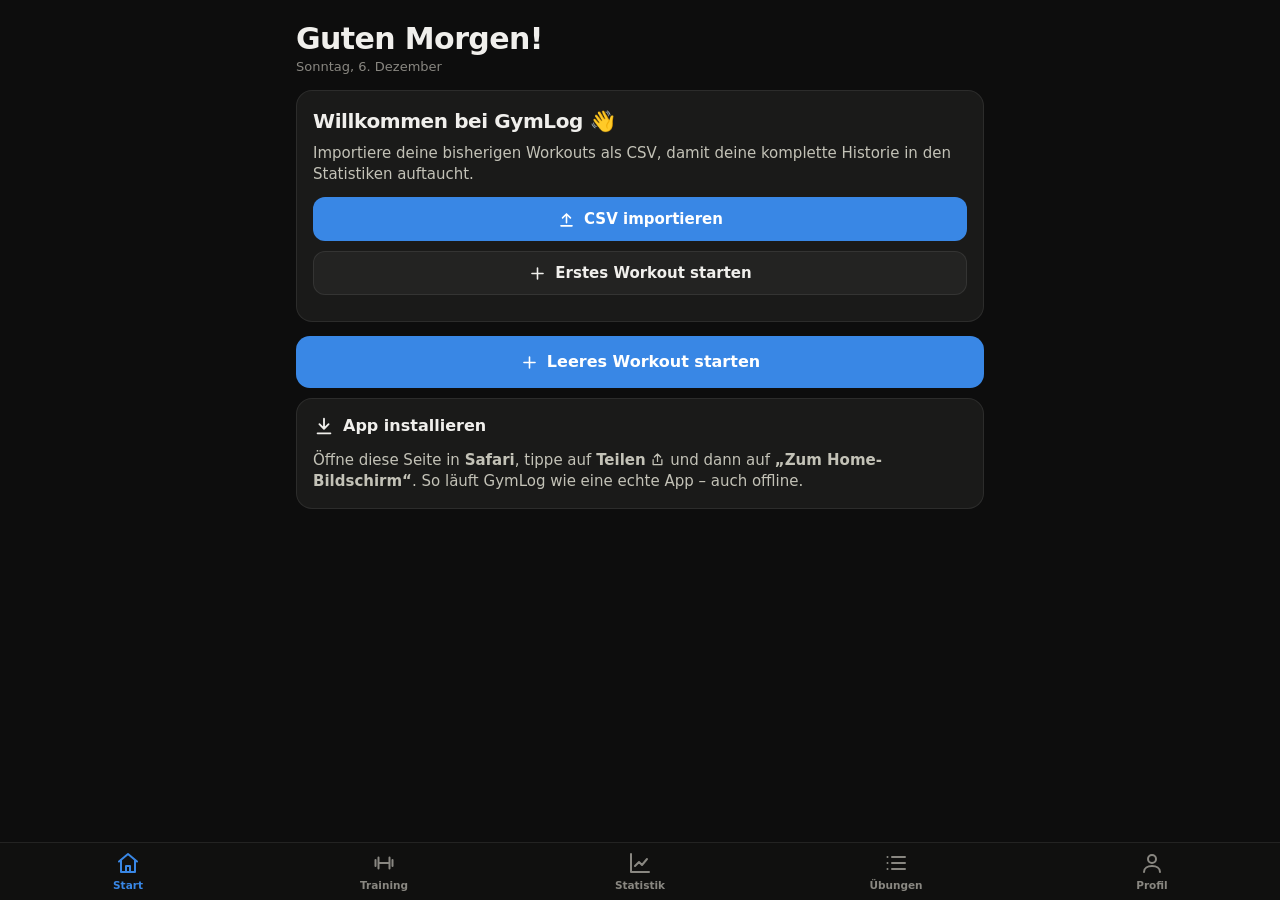
==== index.html @ 5e714deb "GymLog PWA" ====
<!doctype html>
<html lang="de">
<head>
  <meta charset="utf-8">
  <meta name="viewport" content="width=device-width, initial-scale=1, viewport-fit=cover">
  <meta name="theme-color" content="#0d0d0d">
  <meta name="color-scheme" content="dark">
  <meta name="apple-mobile-web-app-capable" content="yes">
  <meta name="mobile-web-app-capable" content="yes">
  <meta name="apple-mobile-web-app-status-bar-style" content="black-translucent">
  <meta name="apple-mobile-web-app-title" content="GymLog">
  <meta name="format-detection" content="telephone=no">
  <title>GymLog</title>
  <link rel="manifest" href="manifest.webmanifest">
  <link rel="apple-touch-icon" href="icons/apple-touch-icon.png">
  <link rel="icon" type="image/png" href="icons/icon-192.png">
  <link rel="stylesheet" href="css/app.css">
</head>
<body>
  <main id="view"><div class="boot">GymLog</div></main>
  <div id="minibar" hidden></div>
  <nav id="tabbar" aria-label="Navigation"></nav>
  <div id="editor" class="overlay editor" hidden></div>
  <div id="layer"></div>
  <script type="module" src="js/app.js"></script>
</body>
</html>
---- css/app.css ----
/* GymLog – dunkles, modernes Design für iPhone */
:root {
  color-scheme: dark;
  --bg: #0d0d0d;
  --surface: #1a1a19;
  --surface-2: #232322;
  --surface-3: #2c2c2a;
  --line: rgba(255, 255, 255, 0.08);
  --line-2: rgba(255, 255, 255, 0.14);
  --text: #f0efec;
  --text-2: #c3c2b7;
  --muted: #898781;
  --accent: #3987e5;
  --accent-press: #2a78d6;
  --accent-soft: rgba(57, 135, 229, 0.16);
  --good: #0ca30c;
  --good-soft: rgba(12, 163, 12, 0.18);
  --danger: #e66767;
  --gold: #fab219;
  --gold-soft: rgba(250, 178, 25, 0.14);
  --warm: #c98500;
  --drop: #9085e9;
  --fail: #e66767;
  --r: 16px;
  --r-sm: 10px;
  --tabbar-h: 58px;
  --st: env(safe-area-inset-top, 0px);
  --sb: env(safe-area-inset-bottom, 0px);
  --font: -apple-system, BlinkMacSystemFont, "SF Pro Text", system-ui, "Segoe UI", sans-serif;
}

* { box-sizing: border-box; -webkit-tap-highlight-color: transparent; }
html { background: var(--bg); }
body {
  margin: 0; background: var(--bg); color: var(--text); font: 15px/1.4 var(--font);
  -webkit-font-smoothing: antialiased; -webkit-text-size-adjust: 100%;
  overscroll-behavior-y: none; min-height: 100vh;
}
body.editor-open { overflow: hidden; }
a { color: inherit; text-decoration: none; }
button { font: inherit; color: inherit; background: none; border: 0; padding: 0; cursor: pointer; }
input, select, textarea { font: inherit; color: var(--text); }
h1, h2, h3 { margin: 0; letter-spacing: -0.02em; }
small { font-size: 12px; }
.muted { color: var(--muted); }
.trunc { overflow: hidden; text-overflow: ellipsis; white-space: nowrap; min-width: 0; }
[hidden] { display: none !important; }

.ic { width: 22px; height: 22px; flex: none; }
.ic.xs { width: 15px; height: 15px; }
.ic.muted { color: var(--muted); }
.ic.gold { color: var(--gold); }
.ic.ml { margin-left: auto; color: var(--accent); }

/* ---------- Layout ---------- */
#view {
  max-width: 720px; margin: 0 auto;
  padding: calc(var(--st) + 8px) 16px calc(var(--tabbar-h) + var(--sb) + 28px);
}
body.has-minibar #view { padding-bottom: calc(var(--tabbar-h) + var(--sb) + 96px); }
.boot { height: 70vh; display: grid; place-items: center; color: var(--muted); font-weight: 700; font-size: 22px; }

.page-head { display: flex; align-items: center; gap: 8px; padding: 14px 0 14px; min-height: 64px; }
.page-head h1 { font-size: 30px; font-weight: 800; line-height: 1.1; }
.page-head.with-back h1 { font-size: 22px; }
.ph-text { flex: 1; min-width: 0; }
.ph-text h1 { overflow-wrap: anywhere; }
.ph-sub { color: var(--muted); font-size: 13px; margin-top: 3px; }
.ph-actions { display: flex; gap: 4px; }
.with-back > .icon-btn:first-child { margin-left: -8px; }

.section-title { font-size: 20px; font-weight: 750; margin: 26px 0 10px; }
.section-row { display: flex; align-items: center; justify-content: space-between; }
.section-row .section-title { margin-bottom: 10px; }
.list-label {
  color: var(--muted); font-size: 12px; font-weight: 650; text-transform: uppercase;
  letter-spacing: 0.06em; margin: 22px 4px 8px;
}
.footnote { color: var(--muted); font-size: 12.5px; margin: 6px 4px 12px; }
.footnote.center { text-align: center; }

.card {
  display: block; background: var(--surface); border-radius: var(--r); padding: 16px;
  margin-bottom: 12px; border: 1px solid var(--line);
}
.card-title { display: flex; align-items: center; gap: 8px; font-weight: 700; font-size: 16px; margin-bottom: 12px; }
.card-title small { color: var(--muted); font-weight: 500; margin-left: auto; }
.grid2 { display: grid; grid-template-columns: 1fr 1fr; gap: 10px; margin-bottom: 12px; }
.grid2 > .card { margin-bottom: 0; }
.grid2.wide { grid-template-columns: 1fr; }
@media (min-width: 640px) { .grid2.wide { grid-template-columns: 1fr 1fr; } }

/* ---------- Buttons ---------- */
.btn {
  display: inline-flex; align-items: center; justify-content: center; gap: 8px;
  height: 44px; padding: 0 18px; border-radius: 12px; font-weight: 650; font-size: 15px;
  background: var(--surface-2); color: var(--text); transition: transform .08s, background .15s;
  user-select: none; -webkit-user-select: none;
}
.btn:active { transform: scale(0.97); }
.btn.primary { background: var(--accent); color: #fff; }
.btn.primary:active { background: var(--accent-press); }
.btn.ghost { background: var(--surface-2); border: 1px solid var(--line); }
.btn.danger-ghost { background: transparent; color: var(--danger); }
.btn.block { display: flex; width: 100%; margin-bottom: 10px; }
.btn.lg { height: 52px; font-size: 16px; border-radius: 14px; }
.btn.sm { height: 34px; padding: 0 14px; font-size: 14px; border-radius: 10px; }
.btn .ic { width: 19px; height: 19px; }
.btn-row { display: flex; gap: 10px; margin: 16px 0; }
.btn-row .btn { flex: 1; }
.icon-btn {
  width: 40px; height: 40px; border-radius: 12px; display: grid; place-items: center; color: var(--text-2);
}
.icon-btn:active { background: var(--surface-2); }
.link-btn { color: var(--accent); font-weight: 600; display: inline-flex; align-items: center; gap: 4px; padding: 8px 4px; }

/* ---------- Chips & Tabs ---------- */
.chips { display: flex; gap: 6px; flex-wrap: wrap; }
.chips.scroll { flex-wrap: nowrap; overflow-x: auto; scrollbar-width: none; margin: 0 -16px; padding: 0 16px 2px; }
.card .chips.scroll { margin: 0 -16px 10px; }
.chips.scroll::-webkit-scrollbar { display: none; }
.chip {
  flex: none; height: 32px; padding: 0 14px; border-radius: 99px; background: var(--surface-2);
  color: var(--text-2); font-size: 13.5px; font-weight: 600; border: 1px solid var(--line); white-space: nowrap;
}
.chip.on { background: var(--text); color: #111; border-color: transparent; }
.filter-row { margin: 4px 0 14px; }
.tabs { display: flex; gap: 4px; background: var(--surface); padding: 4px; border-radius: 12px; margin-bottom: 12px; border: 1px solid var(--line); }
.tabs.scroll { overflow-x: auto; scrollbar-width: none; }
.tabs.scroll::-webkit-scrollbar { display: none; }
.tab { flex: 1; text-align: center; padding: 8px 10px; border-radius: 9px; font-size: 13.5px; font-weight: 650; color: var(--muted); white-space: nowrap; }
.tab.on { background: var(--surface-3); color: var(--text); }

/* ---------- Tab-Leiste ---------- */
#tabbar {
  position: fixed; left: 0; right: 0; bottom: 0; z-index: 30;
  display: flex; justify-content: space-around; align-items: flex-start;
  height: calc(var(--tabbar-h) + var(--sb)); padding-bottom: var(--sb);
  background: rgba(18, 18, 17, 0.86); backdrop-filter: saturate(160%) blur(20px); -webkit-backdrop-filter: saturate(160%) blur(20px);
  border-top: 1px solid var(--line);
}
#tabbar a {
  flex: 1; display: flex; flex-direction: column; align-items: center; gap: 3px; padding-top: 8px;
  color: var(--muted); font-size: 10.5px; font-weight: 600;
}
#tabbar a .ic { width: 24px; height: 24px; }
#tabbar a.on { color: var(--accent); }

#minibar {
  position: fixed; left: 10px; right: 10px; z-index: 31;
  bottom: calc(var(--tabbar-h) + var(--sb) + 8px); max-width: 700px; margin: 0 auto;
}
.mini-inner {
  width: 100%; display: flex; align-items: center; gap: 12px; padding: 12px 16px; border-radius: 16px;
  background: var(--accent); color: #fff; box-shadow: 0 8px 30px rgba(0, 0, 0, .5); text-align: left;
}
.mini-t { flex: 1; display: flex; flex-direction: column; }
.mini-t small { opacity: .85; }
.pulse { width: 10px; height: 10px; border-radius: 50%; background: #fff; animation: pulse 1.6s infinite; }
@keyframes pulse { 0% { box-shadow: 0 0 0 0 rgba(255,255,255,.7); } 70% { box-shadow: 0 0 0 10px rgba(255,255,255,0); } 100% { box-shadow: 0 0 0 0 rgba(255,255,255,0); } }

/* ---------- Start ---------- */
.week-card { padding: 18px; background: linear-gradient(160deg, #1f2a3a 0%, var(--surface) 60%); }
.week-top { display: flex; justify-content: space-between; align-items: flex-start; }
.week-top small { color: var(--text-2); font-weight: 600; }
.week-count b { font-size: 38px; font-weight: 800; letter-spacing: -0.03em; }
.week-count span { color: var(--text-2); margin-left: 6px; }
.streak { display: flex; align-items: center; gap: 8px; background: rgba(250, 178, 25, .12); color: var(--gold); padding: 8px 12px; border-radius: 12px; }
.streak b { display: block; font-size: 18px; line-height: 1; }
.streak small { color: var(--text-2); font-size: 11px; }
.week-dots { display: flex; justify-content: space-between; margin: 16px 0 12px; }
.wd { display: flex; flex-direction: column; align-items: center; gap: 5px; font-size: 11.5px; color: var(--muted); font-weight: 600; }
.wd i { width: 34px; height: 34px; border-radius: 50%; display: grid; place-items: center; background: var(--surface-3); }
.wd.on i { background: var(--accent); color: #fff; }
.wd.on i .ic { width: 17px; height: 17px; }
.wd.today span { color: var(--text); }
.wd.today i { box-shadow: 0 0 0 2px var(--bg), 0 0 0 3.5px var(--text-2); }
.week-bar { height: 6px; border-radius: 3px; background: var(--surface-3); overflow: hidden; }
.week-bar i { display: block; height: 100%; background: var(--accent); border-radius: 3px; }
.week-meta { display: flex; gap: 18px; margin-top: 12px; color: var(--text-2); font-size: 13px; }
.week-meta span { display: inline-flex; align-items: center; gap: 5px; }
.quick { margin: 14px 0 6px; }
.quick-row { display: flex; gap: 8px; overflow-x: auto; scrollbar-width: none; margin: 0 -16px; padding: 0 16px; }
.quick-row::-webkit-scrollbar { display: none; }
.quick-chip {
  flex: none; display: inline-flex; align-items: center; gap: 6px; height: 38px; padding: 0 14px;
  border-radius: 12px; background: var(--surface); border: 1px solid var(--line); font-weight: 600; font-size: 14px;
}
.quick-chip .ic { color: var(--accent); }
.hint p, .onboarding p { color: var(--text-2); margin: 0 0 12px; }
.hint p { margin: 0; }
.hint .ic.xs { vertical-align: -2px; }
.onboarding h3 { font-size: 20px; margin-bottom: 8px; }

/* Workout-Karte */
.workout-card { padding: 16px; transition: transform .1s; }
.workout-card:active { transform: scale(0.985); }
.wc-head { display: flex; justify-content: space-between; align-items: flex-start; gap: 10px; }
.wc-title { font-weight: 750; font-size: 17px; }
.wc-date { color: var(--muted); font-size: 13px; margin-top: 2px; }
.wc-stats { display: flex; gap: 22px; margin: 12px 0; }
.wc-stats small { display: block; color: var(--muted); }
.wc-stats b { font-size: 15px; }
.wc-list { border-top: 1px solid var(--line); padding-top: 10px; }
.wc-ex { display: flex; justify-content: space-between; gap: 10px; font-size: 14px; padding: 3px 0; }
.wc-ex span:first-child { overflow: hidden; text-overflow: ellipsis; white-space: nowrap; }
.wc-ex .muted { flex: none; font-size: 13px; }
.wc-more { color: var(--muted); font-size: 13px; padding-top: 4px; }
.pr-pill {
  display: inline-flex; align-items: center; gap: 4px; padding: 4px 9px; border-radius: 99px;
  background: var(--gold-soft); color: var(--gold); font-size: 12px; font-weight: 700; white-space: nowrap;
}

/* Routinen */
.routine-card .rc-head { display: flex; justify-content: space-between; align-items: flex-start; }
.rc-title { font-weight: 750; font-size: 17px; }
.rc-sub { color: var(--muted); font-size: 13px; margin-top: 2px; }
.rc-list { color: var(--text-2); font-size: 13.5px; margin: 10px 0 14px; display: -webkit-box; -webkit-line-clamp: 2; -webkit-box-orient: vertical; overflow: hidden; }
.routine-card .btn { margin-bottom: 0; }

/* ---------- KPIs ---------- */
.kpis { display: grid; grid-template-columns: repeat(2, 1fr); gap: 10px; margin-bottom: 12px; }
@media (min-width: 560px) { .kpis { grid-template-columns: repeat(3, 1fr); } }
.kpis.four { grid-template-columns: repeat(2, 1fr); }
@media (min-width: 560px) { .kpis.four { grid-template-columns: repeat(4, 1fr); } }
.kpis.three { grid-template-columns: repeat(3, 1fr); }
.kpi { background: var(--surface); border: 1px solid var(--line); border-radius: 14px; padding: 12px 14px; position: relative; min-width: 0; }
.kpi small { display: block; color: var(--muted); font-weight: 600; }
.kpi b { display: block; font-size: 21px; font-weight: 750; letter-spacing: -0.02em; margin-top: 2px; white-space: nowrap; overflow: hidden; text-overflow: ellipsis; }
.kpi.mini b { font-size: 18px; }
.kpi-ic { position: absolute; right: 12px; top: 12px; color: var(--muted); opacity: .6; }
.kpi-ic .ic { width: 17px; height: 17px; }
.delta { display: inline-block; font-size: 12px; font-weight: 650; margin-top: 3px; color: var(--muted); }
.delta.up, .up { color: var(--good); }
.delta.down, .down { color: var(--text-2); }
.mc-delta.down, .strength-table .down, .trend-line.down { color: var(--danger); }

/* ---------- Charts ---------- */
.chart { position: relative; width: 100%; user-select: none; -webkit-user-select: none; }
.chart svg { display: block; touch-action: pan-y; overflow: visible; }
.chart .ax { fill: var(--muted); font-size: 11px; font-variant-numeric: tabular-nums; }
.chart .ax-ref { fill: var(--text-2); font-weight: 600; }
.chart-empty { color: var(--muted); text-align: center; padding: 34px 0; font-size: 14px; }
.chart-tip {
  position: absolute; z-index: 5; pointer-events: auto; min-width: 120px; max-width: 240px;
  background: #2c2c2a; border: 1px solid var(--line-2); border-radius: 10px; padding: 8px 10px;
  box-shadow: 0 6px 24px rgba(0, 0, 0, .45); font-size: 13px;
}
.tt-h { color: var(--text-2); font-size: 12px; margin-bottom: 2px; }
.tt-r { display: flex; align-items: center; gap: 6px; }
.tt-r i { width: 8px; height: 8px; border-radius: 2px; display: inline-block; }
.tt-r.muted { color: var(--muted); font-size: 12px; }
.tt-open { color: var(--accent); font-size: 12px; margin-top: 3px; }
.tt-link { display: block; padding: 4px 0; color: var(--text); border-top: 1px solid var(--line); }
.tt-link:first-of-type { border-top: 0; }
.heat-wrap .chart-tip { position: relative; margin-top: 8px; left: 0 !important; top: 0 !important; max-width: none; }
.heat-scroll { overflow-x: auto; scrollbar-width: none; padding-bottom: 4px; }
.heat-scroll::-webkit-scrollbar { display: none; }
.heat-scroll rect { cursor: pointer; }
.heat-legend { display: flex; align-items: center; gap: 4px; justify-content: flex-end; color: var(--muted); font-size: 11.5px; margin-top: 8px; }
.heat-legend i { width: 12px; height: 12px; border-radius: 3px; }
.heat-legend span:first-child { margin-right: 4px; }
.heat-legend span:last-child { margin-left: 4px; }

.mini-card { padding: 12px; overflow: hidden; }
.mc-name { font-weight: 650; font-size: 13.5px; }
.mc-val { font-size: 22px; font-weight: 800; letter-spacing: -0.02em; margin-top: 2px; }
.mc-val small { font-size: 13px; color: var(--muted); font-weight: 600; }
.mc-delta { font-size: 12px; font-weight: 650; color: var(--muted); margin-bottom: 6px; }
.trend-line { margin-top: 10px; font-size: 13px; color: var(--text-2); display: flex; align-items: center; gap: 6px; flex-wrap: wrap; }
.trend-line.up b { color: var(--good); }

.hbars { display: flex; flex-direction: column; gap: 10px; }
.hbar[data-nav] { cursor: pointer; }
.hbar-top { display: flex; justify-content: space-between; gap: 10px; font-size: 13.5px; margin-bottom: 4px; }
.hbar-l { overflow: hidden; text-overflow: ellipsis; white-space: nowrap; }
.hbar-v { font-weight: 650; font-variant-numeric: tabular-nums; white-space: nowrap; }
.hbar-v small { color: var(--muted); font-weight: 500; }
.hbar-track { height: 8px; background: var(--surface-3); border-radius: 4px; overflow: hidden; }
.hbar-fill { height: 100%; border-radius: 0 4px 4px 0; }

/* Tabellen */
.table { display: flex; flex-direction: column; font-size: 13.5px; }
.tr { display: grid; grid-template-columns: 1.6fr 1fr 1fr 1fr; gap: 8px; padding: 9px 0; border-top: 1px solid var(--line); align-items: center; font-variant-numeric: tabular-nums; }
.tr.five { grid-template-columns: 0.8fr 1fr 1.2fr 1fr 1fr; }
.strength-table .tr { grid-template-columns: 2.2fr 0.9fr 1.1fr 0.9fr; }
.tr .wrap { overflow-wrap: anywhere; line-height: 1.3; }
.tr > span:not(:first-child) { text-align: right; }
.tr.th { border-top: 0; color: var(--muted); font-size: 11.5px; font-weight: 650; text-transform: uppercase; letter-spacing: .04em; padding-top: 0; }
.tr.dim { color: var(--muted); }
.tr small { display: block; color: var(--muted); font-size: 11.5px; }
a.tr:active { background: var(--surface-2); }

/* Rekorde */
.pr-row { display: flex; justify-content: space-between; align-items: center; gap: 10px; padding: 10px 0; border-top: 1px solid var(--line); }
.card-title + .pr-row { border-top: 0; padding-top: 0; }
.pr-row small { display: block; color: var(--muted); }
.pr-val { font-weight: 750; text-align: right; white-space: nowrap; }
.pr-val small { font-weight: 500; }
.pr-card { display: flex; align-items: center; gap: 12px; background: linear-gradient(120deg, rgba(250, 178, 25, .14), var(--surface) 70%); }
.pr-card .ic { width: 30px; height: 30px; }
.pr-card small { display: block; color: var(--text-2); }

/* Workout-Detail */
.detail-date { color: var(--text-2); font-size: 13.5px; margin: -6px 0 14px; }
.dex-head { display: flex; align-items: center; gap: 12px; margin-bottom: 10px; }
.dnote { color: var(--text-2); font-size: 13.5px; background: var(--surface-2); border-radius: 10px; padding: 8px 10px; margin: 0 0 10px; white-space: pre-wrap; }
.dprs { display: flex; flex-wrap: wrap; gap: 6px; margin-bottom: 10px; }
.dsets { display: flex; flex-direction: column; }
.dset { display: flex; align-items: center; gap: 12px; padding: 6px 0; font-size: 14.5px; font-variant-numeric: tabular-nums; }
.dset-v { flex: 1; }
.dset-e { color: var(--muted); font-size: 12.5px; }
.hist { display: block; background: var(--surface); border: 1px solid var(--line); border-radius: var(--r); padding: 12px 14px; margin-bottom: 10px; }
.hist-head { display: flex; justify-content: space-between; font-size: 14px; margin-bottom: 4px; }
.hist-head .muted { font-size: 13px; }

/* Übungsliste */
.search {
  display: flex; align-items: center; gap: 8px; background: var(--surface-2); border-radius: 12px; padding: 0 12px;
  height: 42px; margin-bottom: 10px; color: var(--muted); border: 1px solid var(--line);
}
.search input { flex: 1; background: none; border: 0; outline: none; height: 100%; font-size: 16px; }
.search .ic { width: 18px; height: 18px; }
.ex-list { margin-top: 4px; }
.ex-row { display: flex; align-items: center; gap: 12px; padding: 10px 2px; border-bottom: 1px solid var(--line); }
.ex-row:active { background: var(--surface); }
.ex-avatar {
  width: 40px; height: 40px; border-radius: 12px; flex: none; display: grid; place-items: center;
  background: var(--accent-soft); color: var(--accent); font-weight: 800; font-size: 16px;
}
.ex-titles { flex: 1; min-width: 0; }
.ex-name { font-weight: 650; font-size: 15px; text-align: left; overflow-wrap: anywhere; }
.ex-sub { color: var(--muted); font-size: 12.5px; margin-top: 1px; display: flex; align-items: center; gap: 4px; flex-wrap: wrap; }
.er-right { text-align: right; }
.er-right b { display: block; font-size: 16px; }
.er-right small { color: var(--muted); font-size: 11px; }

/* Profil */
.profile-card { text-align: center; padding: 20px 16px 10px; }
.avatar-lg { width: 64px; height: 64px; border-radius: 50%; margin: 0 auto 14px; display: grid; place-items: center; background: var(--accent-soft); color: var(--accent); }
.avatar-lg .ic { width: 30px; height: 30px; }
.pc-stats { display: grid; grid-template-columns: repeat(3, 1fr); }
.pc-stats b { display: block; font-size: 18px; }
.pc-stats small { color: var(--muted); }
.set-group { background: var(--surface); border-radius: var(--r); border: 1px solid var(--line); overflow: hidden; }
.set-item { display: flex; align-items: center; gap: 12px; width: 100%; padding: 12px 14px; min-height: 50px; border-top: 1px solid var(--line); text-align: left; }
.set-item:first-child { border-top: 0; }
.set-item:active { background: var(--surface-2); }
.si-ic { width: 30px; height: 30px; border-radius: 8px; display: grid; place-items: center; background: var(--surface-3); color: var(--text-2); flex: none; }
.si-ic .ic { width: 17px; height: 17px; }
.si-l { flex: 1; }
.si-v { color: var(--muted); font-size: 14px; }
.set-item.danger { color: var(--danger); }
.set-item.danger .si-ic { color: var(--danger); background: rgba(230, 103, 103, .12); }
.warn-card { display: flex; align-items: center; gap: 12px; border-color: rgba(250, 178, 25, .35); }
.warn-card > .ic { color: var(--gold); }
.warn-card div { flex: 1; }
.warn-card small { display: block; color: var(--text-2); }
.about p { margin: 0 0 6px; color: var(--text-2); }
.switch {
  appearance: none; -webkit-appearance: none; width: 50px; height: 30px; border-radius: 15px; background: var(--surface-3);
  position: relative; transition: background .2s; flex: none; margin: 0;
}
.switch::after { content: ""; position: absolute; top: 2px; left: 2px; width: 26px; height: 26px; border-radius: 50%; background: #fff; transition: transform .2s; box-shadow: 0 2px 4px rgba(0,0,0,.3); }
.switch:checked { background: var(--good); }
.switch:checked::after { transform: translateX(20px); }

/* Leere Zustände */
.empty { text-align: center; padding: 40px 20px; color: var(--text-2); }
.empty-ic { width: 64px; height: 64px; border-radius: 20px; margin: 0 auto 14px; display: grid; place-items: center; background: var(--surface-2); color: var(--muted); }
.empty-ic .ic { width: 30px; height: 30px; }
.empty h3 { color: var(--text); margin-bottom: 6px; }
.empty p { margin: 0 0 16px; }
.empty .btn { margin: 4px; }
.empty-small { text-align: center; color: var(--muted); padding: 30px 0; }
.empty-small .btn { margin-top: 12px; }

/* ---------- Overlays ---------- */
.overlay {
  position: fixed; inset: 0; z-index: 50; background: var(--bg);
  display: flex; flex-direction: column; transform: translateY(100%); transition: transform .25s cubic-bezier(.2, .8, .2, 1);
}
.overlay.open { transform: none; }
.panel { z-index: 60; }
.panel-head, .ed-head {
  display: flex; align-items: center; gap: 8px; padding: calc(var(--st) + 8px) 12px 8px;
  background: var(--bg);
}
.panel-title { flex: 1; text-align: center; font-weight: 700; font-size: 17px; }
.panel-search { padding: 4px 16px 8px; }
.panel-body { flex: 1; overflow-y: auto; -webkit-overflow-scrolling: touch; padding: 0 16px calc(var(--sb) + 90px); }
.panel-foot { position: absolute; left: 0; right: 0; bottom: 0; padding: 12px 16px calc(var(--sb) + 12px); background: linear-gradient(transparent, var(--bg) 30%); }
.pick-row { display: flex; align-items: center; gap: 12px; width: 100%; padding: 10px 4px; border-bottom: 1px solid var(--line); text-align: left; }
.pick-row.sel { background: var(--accent-soft); border-radius: 12px; }
.pick-avatar { width: 40px; height: 40px; border-radius: 12px; background: var(--surface-2); display: grid; place-items: center; font-weight: 800; color: var(--text-2); flex: none; }
.pick-row.sel .pick-avatar { background: var(--accent); color: #fff; }
.pick-main { flex: 1; min-width: 0; }
.pick-name { font-weight: 600; }
.pick-sub { color: var(--muted); font-size: 12.5px; }
.pick-num { width: 26px; height: 26px; border-radius: 50%; background: var(--accent); color: #fff; display: grid; place-items: center; font-size: 13px; font-weight: 700; }
.pick-num .ic { width: 16px; height: 16px; }

/* ---------- Workout-Editor ---------- */
.editor { z-index: 50; }
.ed-head { padding-bottom: 0; }
.ed-title { flex: 1; display: flex; align-items: center; justify-content: center; gap: 6px; font-weight: 750; font-size: 17px; min-width: 0; }
.ed-title span { overflow: hidden; text-overflow: ellipsis; white-space: nowrap; }
.ed-title .ic { color: var(--muted); }
.ed-subline { text-align: center; color: var(--accent); font-weight: 650; font-size: 13.5px; font-variant-numeric: tabular-nums; padding-bottom: 8px; }
.ed-stats { display: grid; grid-template-columns: repeat(3, 1fr); padding: 8px 16px 10px; border-bottom: 1px solid var(--line); }
.ed-stats small { display: block; color: var(--muted); font-size: 12px; }
.ed-stats b { font-size: 16px; font-variant-numeric: tabular-nums; }
.ed-body { flex: 1; overflow-y: auto; -webkit-overflow-scrolling: touch; padding: 12px 12px 0; }
.ed-spacer { height: calc(var(--sb) + 120px); }
.ed-fields { display: grid; grid-template-columns: 1.4fr 1fr; gap: 10px; }
.ex-card { background: var(--surface); border: 1px solid var(--line); border-radius: var(--r); padding: 12px 10px 6px; margin-bottom: 12px; }
.ex-head { display: flex; align-items: center; gap: 10px; padding: 0 4px 8px; }
.ex-head .ex-name { color: var(--accent); }
.rest-chip { display: inline-flex; align-items: center; gap: 3px; color: var(--text-2); font-size: 12.5px; background: var(--surface-2); padding: 2px 7px; border-radius: 6px; }
.ex-notes {
  width: 100%; resize: none; background: var(--surface-2); border: 0; border-radius: 10px; padding: 8px 10px;
  margin: 0 0 8px; font-size: 16px; outline: none; min-height: 38px;
}
.set-row {
  display: grid; align-items: center; gap: 6px; padding: 4px 2px; border-radius: 10px;
  grid-template-columns: 38px 1fr 64px 64px 42px;
  transition: background .2s;
}
.set-row.c1 { grid-template-columns: 38px 1fr 80px 42px; }
.set-row.nochk { grid-template-columns: 38px 1fr 64px 64px; }
.set-row.c1.nochk { grid-template-columns: 38px 1fr 80px; }
.set-row.head { color: var(--muted); font-size: 11px; font-weight: 700; letter-spacing: .05em; padding-bottom: 2px; }
.set-row.head span { text-align: center; }
.set-row.head span:nth-child(2) { text-align: left; padding-left: 4px; }
.set-row.head .ic { width: 14px; height: 14px; vertical-align: middle; }
.set-row.done { background: var(--good-soft); }
.set-badge {
  width: 32px; height: 32px; border-radius: 9px; display: grid; place-items: center; font-weight: 750; font-size: 14px;
  background: var(--surface-2); justify-self: center;
}
.set-badge.sm { width: 26px; height: 26px; font-size: 12.5px; border-radius: 7px; flex: none; }
.set-badge.t-warmup { color: var(--warm); }
.set-badge.t-dropset { color: var(--drop); }
.set-badge.t-failure { color: var(--fail); }
.set-prev { text-align: left; color: var(--muted); font-size: 13px; padding-left: 4px; overflow: hidden; text-overflow: ellipsis; white-space: nowrap; font-variant-numeric: tabular-nums; }
.set-in {
  width: 100%; height: 36px; border-radius: 9px; border: 0; background: var(--surface-2); text-align: center;
  font-size: 16px; font-weight: 650; outline: none; font-variant-numeric: tabular-nums; padding: 0 4px;
}
.set-in:focus { box-shadow: 0 0 0 2px var(--accent); }
.set-in::placeholder { color: #5d5c58; font-weight: 500; }
.set-row.done .set-in { background: transparent; }
.set-chk {
  width: 36px; height: 36px; border-radius: 10px; background: var(--surface-3); display: grid; place-items: center; justify-self: center; color: var(--muted);
}
.set-chk .ic { width: 19px; height: 19px; }
.set-row.done .set-chk { background: var(--good); color: #fff; }
.add-set { width: 100%; height: 38px; margin: 6px 0 4px; border-radius: 10px; background: var(--surface-2); color: var(--text-2); font-weight: 600; font-size: 14px; display: flex; align-items: center; justify-content: center; gap: 6px; }
.shake { animation: shake .35s; }
@keyframes shake { 25% { transform: translateX(-5px); } 75% { transform: translateX(5px); } }

.rest-bar {
  position: absolute; left: 10px; right: 10px; bottom: calc(var(--sb) + 10px); background: #262625; border: 1px solid var(--line-2);
  border-radius: 16px; overflow: hidden; box-shadow: 0 10px 30px rgba(0,0,0,.6);
}
.rest-prog { height: 4px; background: var(--surface-3); }
.rest-prog i { display: block; height: 100%; background: var(--accent); transition: width .5s linear; }
.rest-row { display: flex; align-items: center; gap: 8px; padding: 10px; }
.rest-time { flex: 1; display: flex; align-items: center; justify-content: center; gap: 6px; font-size: 22px; font-variant-numeric: tabular-nums; }
.rest-time .ic { color: var(--accent); }

/* ---------- Sheets & Dialoge ---------- */
.sheet-backdrop {
  position: fixed; inset: 0; z-index: 80; background: rgba(0, 0, 0, .55); display: flex; align-items: flex-end; justify-content: center;
  animation: fade .18s;
}
.sheet-backdrop.closing { opacity: 0; transition: opacity .18s; }
.sheet {
  width: 100%; max-width: 560px; background: var(--surface); border-radius: 20px 20px 0 0; padding: 10px 12px calc(var(--sb) + 12px);
  animation: up .22s cubic-bezier(.2, .8, .2, 1); max-height: 85vh; overflow-y: auto;
}
.sheet-title { text-align: center; font-weight: 700; padding: 8px 10px 4px; }
.sheet-msg { text-align: center; color: var(--text-2); font-size: 14px; padding: 4px 12px 10px; }
.sheet-opts { background: var(--surface-2); border-radius: 14px; overflow: hidden; margin-top: 6px; }
.sheet-opt { display: flex; align-items: center; gap: 12px; width: 100%; padding: 14px 16px; font-size: 16px; border-top: 1px solid var(--line); text-align: left; }
.sheet-opt:first-child { border-top: 0; }
.sheet-opt:active { background: var(--surface-3); }
.sheet-opt .ic { color: var(--text-2); width: 20px; height: 20px; }
.sheet-opt.danger, .sheet-opt.danger .ic { color: var(--danger); }
.sheet-opt.active { font-weight: 700; }
.sheet-cancel { width: 100%; margin-top: 8px; padding: 14px; border-radius: 14px; background: var(--surface-2); font-weight: 700; font-size: 16px; }
.form-sheet { padding: 14px 16px calc(var(--sb) + 16px); }
.field { display: block; margin: 12px 0; }
.field span { display: block; color: var(--text-2); font-size: 13px; margin-bottom: 6px; }
.field input, .field select, .field textarea {
  width: 100%; height: 46px; border-radius: 12px; border: 1px solid var(--line); background: var(--surface-2);
  padding: 0 12px; font-size: 16px; outline: none; -webkit-appearance: none; appearance: none;
}
.field textarea { height: auto; padding: 10px 12px; }
.field input:focus, .field select:focus { border-color: var(--accent); }
.field.inline { margin: 0; }
.form-actions { display: flex; gap: 10px; margin-top: 16px; }
.form-actions .btn { flex: 1; }
@keyframes up { from { transform: translateY(100%); } }
@keyframes fade { from { opacity: 0; } }

.toast {
  position: fixed; left: 50%; top: calc(var(--st) + 12px); transform: translate(-50%, -20px); z-index: 90; opacity: 0;
  background: #2c2c2a; border: 1px solid var(--line-2); padding: 10px 16px; border-radius: 12px; font-size: 14px; font-weight: 600;
  transition: all .25s; box-shadow: 0 8px 24px rgba(0,0,0,.5); max-width: calc(100vw - 32px); text-align: center;
}
.toast.show { opacity: 1; transform: translate(-50%, 0); }

/* Zusammenfassung */
.summary-panel { z-index: 70; }
.summary { flex: 1; overflow-y: auto; padding: calc(var(--st) + 30px) 16px calc(var(--sb) + 20px); max-width: 560px; margin: 0 auto; width: 100%; }
.summary-hero { text-align: center; margin-bottom: 22px; }
.confetti { font-size: 56px; animation: pop .5s cubic-bezier(.2, 1.6, .4, 1); }
.summary-hero h2 { font-size: 28px; font-weight: 800; margin-top: 8px; }
.summary-hero p { color: var(--text-2); margin: 6px 0 0; }
.summary-actions { margin-top: 20px; }
@keyframes pop { from { transform: scale(.3); opacity: 0; } }

@media (min-width: 720px) {
  .overlay.editor, .overlay.panel { left: 50%; width: 720px; margin-left: -360px; border-left: 1px solid var(--line); border-right: 1px solid var(--line); }
}
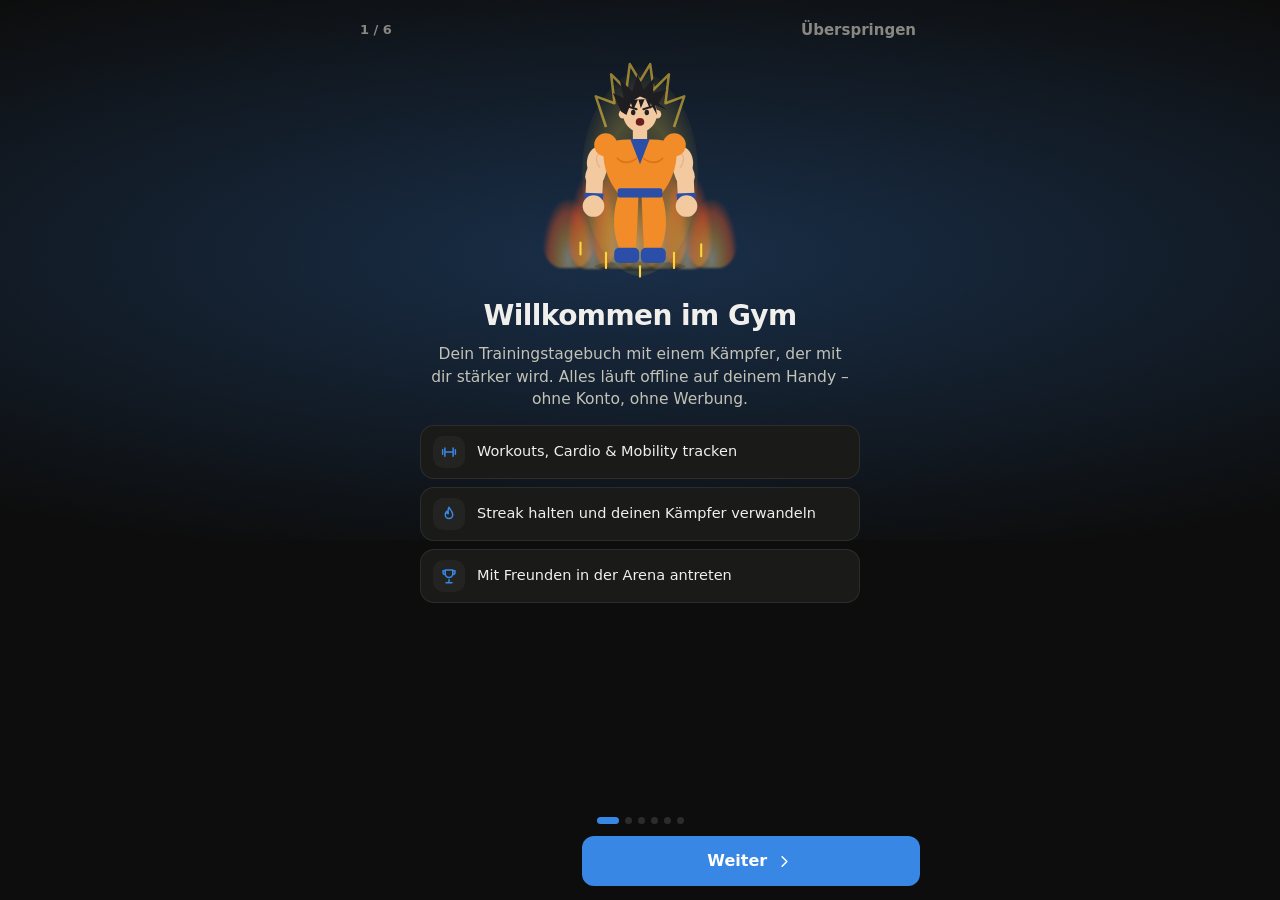
==== commit 1ec6b3ab: "Gym v3.4 (Server): Konten mit Benutzername + Passwort, CORS für die App von GitHub Pages, Pi-Setup (" ====
--- a/index.html
+++ b/index.html
@@ -4,20 +4,31 @@
   <meta charset="utf-8">
   <meta name="viewport" content="width=device-width, initial-scale=1, viewport-fit=cover">
   <meta name="theme-color" content="#0d0d0d">
-  <meta name="color-scheme" content="dark">
+  <meta name="color-scheme" content="dark light">
   <meta name="apple-mobile-web-app-capable" content="yes">
   <meta name="mobile-web-app-capable" content="yes">
   <meta name="apple-mobile-web-app-status-bar-style" content="black-translucent">
-  <meta name="apple-mobile-web-app-title" content="GymLog">
+  <meta name="apple-mobile-web-app-title" content="Gym">
   <meta name="format-detection" content="telephone=no">
-  <title>GymLog</title>
+  <title>Gym</title>
+  <script>
+    (function () {
+      var p = localStorage.getItem('gymlog-theme') || 'dark';
+      var t = p === 'system' ? (matchMedia('(prefers-color-scheme: light)').matches ? 'light' : 'dark') : p;
+      document.documentElement.dataset.theme = t;
+      if (t === 'light') {
+        document.querySelector('meta[name="theme-color"]').setAttribute('content', '#f2f2ef');
+        document.querySelector('meta[name="apple-mobile-web-app-status-bar-style"]').setAttribute('content', 'default');
+      }
+    })();
+  </script>
   <link rel="manifest" href="manifest.webmanifest">
   <link rel="apple-touch-icon" href="icons/apple-touch-icon.png">
   <link rel="icon" type="image/png" href="icons/icon-192.png">
   <link rel="stylesheet" href="css/app.css">
 </head>
 <body>
-  <main id="view"><div class="boot">GymLog</div></main>
+  <main id="view"><div class="boot">Gym</div></main>
   <div id="minibar" hidden></div>
   <nav id="tabbar" aria-label="Navigation"></nav>
   <div id="editor" class="overlay editor" hidden></div>
--- a/css/app.css
+++ b/css/app.css
@@ -1,5 +1,5 @@
 /* GymLog – dunkles, modernes Design für iPhone */
-:root {
+:root, :root[data-theme="dark"] {
   color-scheme: dark;
   --bg: #0d0d0d;
   --surface: #1a1a19;
@@ -10,23 +10,80 @@
   --text: #f0efec;
   --text-2: #c3c2b7;
   --muted: #898781;
+  --placeholder: #5d5c58;
   --accent: #3987e5;
   --accent-press: #2a78d6;
   --accent-soft: rgba(57, 135, 229, 0.16);
   --good: #0ca30c;
+  --good-text: #0ca30c;
   --good-soft: rgba(12, 163, 12, 0.18);
   --danger: #e66767;
   --gold: #fab219;
   --gold-soft: rgba(250, 178, 25, 0.14);
+  --warn: #fab219;
   --warm: #c98500;
   --drop: #9085e9;
   --fail: #e66767;
+  --chip-on-bg: #f0efec;
+  --chip-on-text: #111;
+  --tabbar-bg: rgba(18, 18, 17, 0.86);
+  --tip-bg: #2c2c2a;
+  --week-grad: #1f2a3a;
+  --shadow: 0 8px 30px rgba(0, 0, 0, .5);
+  /* Charts */
+  --grid: #2c2c2a;
+  --axis: #383835;
+  --ref: #c3c2b7;
+  --band: rgba(12, 163, 12, 0.12);
+  --s1: #3987e5; --s2: #d95926; --s3: #199e70; --s4: #c98500;
+  --s5: #d55181; --s6: #0ca30c; --s7: #9085e9; --s8: #e66767;
+  --heat0: #262625; --heat1: #184f95; --heat2: #256abf; --heat3: #3987e5; --heat4: #86b6ef;
+  --st-good: #0ca30c; --st-warn: #fab219; --st-serious: #ec835a; --st-crit: #d03b3b;
   --r: 16px;
   --r-sm: 10px;
   --tabbar-h: 58px;
   --st: env(safe-area-inset-top, 0px);
   --sb: env(safe-area-inset-bottom, 0px);
   --font: -apple-system, BlinkMacSystemFont, "SF Pro Text", system-ui, "Segoe UI", sans-serif;
+}
+:root[data-theme="light"] {
+  color-scheme: light;
+  --bg: #f2f2ef;
+  --surface: #fcfcfb;
+  --surface-2: #f0efec;
+  --surface-3: #e4e3dd;
+  --line: rgba(11, 11, 11, 0.08);
+  --line-2: rgba(11, 11, 11, 0.14);
+  --text: #0b0b0b;
+  --text-2: #52514e;
+  --muted: #74736e;
+  --placeholder: #a9a8a2;
+  --accent: #2a78d6;
+  --accent-press: #256abf;
+  --accent-soft: rgba(42, 120, 214, 0.12);
+  --good: #0ca30c;
+  --good-text: #006300;
+  --good-soft: rgba(12, 163, 12, 0.14);
+  --danger: #d03b3b;
+  --gold: #b07400;
+  --gold-soft: rgba(237, 161, 0, 0.16);
+  --warn: #b07400;
+  --warm: #b07400;
+  --drop: #6250d6;
+  --fail: #d03b3b;
+  --chip-on-bg: #0b0b0b;
+  --chip-on-text: #fcfcfb;
+  --tabbar-bg: rgba(252, 252, 251, 0.88);
+  --tip-bg: #ffffff;
+  --week-grad: #dce9fa;
+  --shadow: 0 8px 30px rgba(0, 0, 0, .14);
+  --grid: #e1e0d9;
+  --axis: #c3c2b7;
+  --ref: #52514e;
+  --band: rgba(12, 163, 12, 0.10);
+  --s1: #2a78d6; --s2: #eb6834; --s3: #1baf7a; --s4: #eda100;
+  --s5: #e87ba4; --s6: #008300; --s7: #6250d6; --s8: #e34948;
+  --heat0: #e9e8e3; --heat1: #b7d3f6; --heat2: #6da7ec; --heat3: #2a78d6; --heat4: #184f95;
 }
 
 * { box-sizing: border-box; -webkit-tap-highlight-color: transparent; }
@@ -123,7 +180,7 @@
   flex: none; height: 32px; padding: 0 14px; border-radius: 99px; background: var(--surface-2);
   color: var(--text-2); font-size: 13.5px; font-weight: 600; border: 1px solid var(--line); white-space: nowrap;
 }
-.chip.on { background: var(--text); color: #111; border-color: transparent; }
+.chip.on { background: var(--chip-on-bg); color: var(--chip-on-text); border-color: transparent; }
 .filter-row { margin: 4px 0 14px; }
 .tabs { display: flex; gap: 4px; background: var(--surface); padding: 4px; border-radius: 12px; margin-bottom: 12px; border: 1px solid var(--line); }
 .tabs.scroll { overflow-x: auto; scrollbar-width: none; }
@@ -136,7 +193,7 @@
   position: fixed; left: 0; right: 0; bottom: 0; z-index: 30;
   display: flex; justify-content: space-around; align-items: flex-start;
   height: calc(var(--tabbar-h) + var(--sb)); padding-bottom: var(--sb);
-  background: rgba(18, 18, 17, 0.86); backdrop-filter: saturate(160%) blur(20px); -webkit-backdrop-filter: saturate(160%) blur(20px);
+  background: var(--tabbar-bg); backdrop-filter: saturate(160%) blur(20px); -webkit-backdrop-filter: saturate(160%) blur(20px);
   border-top: 1px solid var(--line);
 }
 #tabbar a {
@@ -152,7 +209,7 @@
 }
 .mini-inner {
   width: 100%; display: flex; align-items: center; gap: 12px; padding: 12px 16px; border-radius: 16px;
-  background: var(--accent); color: #fff; box-shadow: 0 8px 30px rgba(0, 0, 0, .5); text-align: left;
+  background: var(--accent); color: #fff; box-shadow: var(--shadow); text-align: left;
 }
 .mini-t { flex: 1; display: flex; flex-direction: column; }
 .mini-t small { opacity: .85; }
@@ -160,7 +217,7 @@
 @keyframes pulse { 0% { box-shadow: 0 0 0 0 rgba(255,255,255,.7); } 70% { box-shadow: 0 0 0 10px rgba(255,255,255,0); } 100% { box-shadow: 0 0 0 0 rgba(255,255,255,0); } }
 
 /* ---------- Start ---------- */
-.week-card { padding: 18px; background: linear-gradient(160deg, #1f2a3a 0%, var(--surface) 60%); }
+.week-card { padding: 18px; background: linear-gradient(160deg, var(--week-grad) 0%, var(--surface) 60%); }
 .week-top { display: flex; justify-content: space-between; align-items: flex-start; }
 .week-top small { color: var(--text-2); font-weight: 600; }
 .week-count b { font-size: 38px; font-weight: 800; letter-spacing: -0.03em; }
@@ -231,7 +288,7 @@
 .kpi-ic { position: absolute; right: 12px; top: 12px; color: var(--muted); opacity: .6; }
 .kpi-ic .ic { width: 17px; height: 17px; }
 .delta { display: inline-block; font-size: 12px; font-weight: 650; margin-top: 3px; color: var(--muted); }
-.delta.up, .up { color: var(--good); }
+.delta.up, .up { color: var(--good-text); }
 .delta.down, .down { color: var(--text-2); }
 .mc-delta.down, .strength-table .down, .trend-line.down { color: var(--danger); }
 
@@ -243,8 +300,8 @@
 .chart-empty { color: var(--muted); text-align: center; padding: 34px 0; font-size: 14px; }
 .chart-tip {
   position: absolute; z-index: 5; pointer-events: auto; min-width: 120px; max-width: 240px;
-  background: #2c2c2a; border: 1px solid var(--line-2); border-radius: 10px; padding: 8px 10px;
-  box-shadow: 0 6px 24px rgba(0, 0, 0, .45); font-size: 13px;
+  background: var(--tip-bg); border: 1px solid var(--line-2); border-radius: 10px; padding: 8px 10px;
+  box-shadow: var(--shadow); font-size: 13px;
 }
 .tt-h { color: var(--text-2); font-size: 12px; margin-bottom: 2px; }
 .tt-r { display: flex; align-items: center; gap: 6px; }
@@ -268,7 +325,7 @@
 .mc-val small { font-size: 13px; color: var(--muted); font-weight: 600; }
 .mc-delta { font-size: 12px; font-weight: 650; color: var(--muted); margin-bottom: 6px; }
 .trend-line { margin-top: 10px; font-size: 13px; color: var(--text-2); display: flex; align-items: center; gap: 6px; flex-wrap: wrap; }
-.trend-line.up b { color: var(--good); }
+.trend-line.up b { color: var(--good-text); }
 
 .hbars { display: flex; flex-direction: column; gap: 10px; }
 .hbar[data-nav] { cursor: pointer; }
@@ -448,7 +505,7 @@
   font-size: 16px; font-weight: 650; outline: none; font-variant-numeric: tabular-nums; padding: 0 4px;
 }
 .set-in:focus { box-shadow: 0 0 0 2px var(--accent); }
-.set-in::placeholder { color: #5d5c58; font-weight: 500; }
+.set-in::placeholder { color: var(--placeholder); font-weight: 500; }
 .set-row.done .set-in { background: transparent; }
 .set-chk {
   width: 36px; height: 36px; border-radius: 10px; background: var(--surface-3); display: grid; place-items: center; justify-self: center; color: var(--muted);
@@ -460,8 +517,8 @@
 @keyframes shake { 25% { transform: translateX(-5px); } 75% { transform: translateX(5px); } }
 
 .rest-bar {
-  position: absolute; left: 10px; right: 10px; bottom: calc(var(--sb) + 10px); background: #262625; border: 1px solid var(--line-2);
-  border-radius: 16px; overflow: hidden; box-shadow: 0 10px 30px rgba(0,0,0,.6);
+  position: absolute; left: 10px; right: 10px; bottom: calc(var(--sb) + 10px); background: var(--surface); border: 1px solid var(--line-2);
+  border-radius: 16px; overflow: hidden; box-shadow: var(--shadow);
 }
 .rest-prog { height: 4px; background: var(--surface-3); }
 .rest-prog i { display: block; height: 100%; background: var(--accent); transition: width .5s linear; }
@@ -506,8 +563,8 @@
 
 .toast {
   position: fixed; left: 50%; top: calc(var(--st) + 12px); transform: translate(-50%, -20px); z-index: 90; opacity: 0;
-  background: #2c2c2a; border: 1px solid var(--line-2); padding: 10px 16px; border-radius: 12px; font-size: 14px; font-weight: 600;
-  transition: all .25s; box-shadow: 0 8px 24px rgba(0,0,0,.5); max-width: calc(100vw - 32px); text-align: center;
+  background: var(--tip-bg); border: 1px solid var(--line-2); padding: 10px 16px; border-radius: 12px; font-size: 14px; font-weight: 600;
+  transition: all .25s; box-shadow: var(--shadow); max-width: calc(100vw - 32px); text-align: center;
 }
 .toast.show { opacity: 1; transform: translate(-50%, 0); }
 
@@ -515,7 +572,6 @@
 .summary-panel { z-index: 70; }
 .summary { flex: 1; overflow-y: auto; padding: calc(var(--st) + 30px) 16px calc(var(--sb) + 20px); max-width: 560px; margin: 0 auto; width: 100%; }
 .summary-hero { text-align: center; margin-bottom: 22px; }
-.confetti { font-size: 56px; animation: pop .5s cubic-bezier(.2, 1.6, .4, 1); }
 .summary-hero h2 { font-size: 28px; font-weight: 800; margin-top: 8px; }
 .summary-hero p { color: var(--text-2); margin: 6px 0 0; }
 .summary-actions { margin-top: 20px; }
@@ -524,3 +580,926 @@
 @media (min-width: 720px) {
   .overlay.editor, .overlay.panel { left: 50%; width: 720px; margin-left: -360px; border-left: 1px solid var(--line); border-right: 1px solid var(--line); }
 }
+
+/* =====================================================================
+   v2: Charts-Klassen, Gamification, AI, Balance, Geführte Einheiten
+   ===================================================================== */
+.g-grid { stroke: var(--grid); stroke-width: 1; }
+.g-axis { stroke: var(--axis); stroke-width: 1; }
+.g-ref { stroke: var(--ref); stroke-width: 1; stroke-opacity: .6; }
+.g-cross { stroke: var(--muted); stroke-width: 1; }
+.g-ring { stroke: var(--surface); stroke-width: 2; }
+.g-sel { stroke: var(--text); stroke-width: 1.5; }
+.chart .ax-band { fill: var(--good-text); font-weight: 600; }
+.chart .ax-radar { fill: var(--text-2); font-size: 11.5px; font-weight: 600; }
+.legend { display: flex; flex-wrap: wrap; gap: 6px 14px; margin: 0 0 10px; font-size: 12.5px; color: var(--text-2); }
+.legend span { display: inline-flex; align-items: center; gap: 6px; }
+.legend i { width: 10px; height: 10px; border-radius: 3px; }
+
+.bar { height: 6px; border-radius: 3px; background: var(--surface-3); overflow: hidden; }
+.bar i { display: block; height: 100%; border-radius: 3px; background: var(--accent); transition: width .4s; }
+
+/* ---------- Kämpfer ---------- */
+.fighter { width: 100%; height: auto; display: block; overflow: visible; }
+.fighter .body { animation: breathe 3.2s ease-in-out infinite; transform-origin: 100px 240px; }
+.fighter.st0 .body { animation-duration: 4.5s; }
+.fighter .aura { animation: aura 1.1s ease-in-out infinite; transform-origin: 100px 150px; }
+.fighter .bolt { animation: bolt .9s steps(2) infinite; }
+.fighter .bolt.b2 { animation-delay: .3s; }
+.fighter .bolt.b3 { animation-delay: .55s; }
+.fighter.power .aura { animation-duration: .45s; }
+.fighter.power .particles path { animation: rise .7s linear infinite; }
+.fighter.power .particles path:nth-child(2n) { animation-delay: .35s; }
+@keyframes breathe { 50% { transform: scaleY(1.012) translateY(-1px); } }
+@keyframes aura { 50% { transform: scale(1.05, 1.03); opacity: .8; } }
+@keyframes bolt { 50% { opacity: 0; } }
+@keyframes rise { from { transform: translateY(0); opacity: 1; } to { transform: translateY(-40px); opacity: 0; } }
+
+.hero { display: grid; grid-template-columns: 112px 1fr; gap: 14px; align-items: center; position: relative; overflow: hidden; padding: 14px 16px; }
+.hero::before { content: ""; position: absolute; inset: 0; background: radial-gradient(circle at 18% 60%, var(--accent-soft), transparent 55%); pointer-events: none; }
+.hero.st5::before, .hero.st6::before, .hero.st7::before { background: radial-gradient(circle at 18% 60%, var(--gold-soft), transparent 60%); }
+.hero-fig { position: relative; }
+.hero-info { position: relative; min-width: 0; }
+.hero-info > small { color: var(--muted); font-weight: 600; }
+.hero-info h3 { font-size: 21px; margin: 1px 0 6px; }
+.hero-streak { display: flex; align-items: baseline; gap: 6px; color: var(--gold); }
+.hero-streak .ic { align-self: center; }
+.hero-streak b { font-size: 26px; font-weight: 800; }
+.hero-streak span { color: var(--text-2); font-size: 13px; }
+.hero-next { margin: 8px 0; }
+.hero-next small { display: block; color: var(--text-2); margin-top: 4px; }
+.hero-next .bar i { background: linear-gradient(90deg, var(--gold), #eb6834); }
+.hero-max { color: var(--gold); font-weight: 700; }
+.hero-power { display: flex; align-items: baseline; gap: 8px; flex-wrap: wrap; }
+.hero-power small { color: var(--muted); }
+.hero-power b { font-size: 17px; font-variant-numeric: tabular-nums; }
+.over9000 { font-size: 11px; font-weight: 900; color: #fff; background: linear-gradient(90deg, #eb6834, #e34948); padding: 2px 6px; border-radius: 6px; animation: shake9000 2.5s infinite; }
+@keyframes shake9000 { 0%, 90%, 100% { transform: none; } 92% { transform: rotate(-4deg) scale(1.1); } 96% { transform: rotate(4deg) scale(1.1); } }
+.hero-level { position: absolute; top: 12px; right: 14px; display: flex; flex-direction: column; align-items: flex-end; gap: 4px; width: 64px; }
+.hero-level span { font-size: 12px; font-weight: 800; color: var(--accent); }
+.hero-level .bar { width: 100%; height: 4px; }
+
+.week-meta.col { flex-direction: column; gap: 4px; margin-top: 4px; align-items: flex-end; }
+.streak-alert { margin-top: 12px; padding: 10px 12px; border-radius: 12px; font-size: 13.5px; background: var(--surface-2); color: var(--text-2); }
+.streak-alert b { color: var(--text); }
+.streak-alert.ok { background: var(--good-soft); color: var(--good-text); }
+.streak-alert.danger { background: rgba(236, 131, 90, .16); color: var(--text); border: 1px solid rgba(236, 131, 90, .5); animation: glow 2s infinite; }
+.streak-alert.lost { background: rgba(208, 59, 59, .12); }
+@keyframes glow { 50% { box-shadow: 0 0 0 4px rgba(236, 131, 90, .12); } }
+
+.quest { display: flex; gap: 12px; align-items: flex-start; padding: 10px 0; border-top: 1px solid var(--line); }
+.card-title + .quest { border-top: 0; padding-top: 0; }
+.q-ic { font-size: 22px; width: 28px; text-align: center; }
+.q-main { flex: 1; min-width: 0; }
+.q-top { display: flex; justify-content: space-between; gap: 8px; font-size: 14px; margin-bottom: 6px; }
+.q-top span { color: var(--accent); font-size: 12px; font-weight: 700; white-space: nowrap; }
+.q-main small { display: block; color: var(--muted); margin-top: 4px; }
+.quest.done b { text-decoration: line-through; color: var(--muted); }
+.quest.done .bar i { background: var(--good); }
+
+.ai-badge { display: inline-grid; place-items: center; min-width: 30px; height: 22px; padding: 0 6px; border-radius: 7px; font-size: 11px; font-weight: 900; letter-spacing: .04em; color: #fff; background: linear-gradient(135deg, #6250d6, #3987e5); flex: none; }
+.ai-badge.lg { min-width: 42px; height: 32px; font-size: 14px; border-radius: 10px; }
+.coach-mini, .badge-teaser, .resume-card { display: flex; align-items: center; gap: 12px; text-align: left; width: 100%; }
+.coach-mini div, .badge-teaser > div:not(.bt-icons), .resume-card div { flex: 1; min-width: 0; }
+.coach-mini small, .badge-teaser small, .resume-card small { display: block; color: var(--muted); }
+.bt-icons { display: flex; font-size: 22px; }
+.bt-icons span { margin-right: -4px; }
+.resume-card { border-color: var(--accent); color: var(--text); }
+.resume-card > .ic { color: var(--accent); }
+
+/* ---------- Editor: AI & PR ---------- */
+.ai-chip { display: flex; gap: 10px; align-items: center; background: linear-gradient(120deg, rgba(98, 80, 214, .14), var(--surface-2)); border-radius: 10px; padding: 8px 10px; margin: 0 2px 8px; }
+.ai-chip b { display: block; font-size: 14px; }
+.ai-chip small { color: var(--text-2); font-size: 12px; }
+.ai-chip.k-increase b::after { content: " ▲"; color: var(--good-text); }
+.ai-chip.k-deload b::after { content: " ▼"; color: var(--muted); }
+.set-row.pr { background: linear-gradient(90deg, #ffb02e, #ff7a1a 55%, #ff4d1a); position: relative; overflow: hidden; animation: prRow .6s ease-out; }
+.set-row.pr::after { content: ""; position: absolute; inset: 0; background: linear-gradient(0deg, rgba(255, 220, 80, .0), rgba(255, 240, 150, .35), rgba(255, 220, 80, 0)); background-size: 100% 200%; animation: flame 1.4s linear infinite; pointer-events: none; }
+.set-row.pr .set-in, .set-row.pr .set-prev, .set-row.pr .set-badge { color: #2a1200; background: rgba(255, 255, 255, .22); }
+.set-row.pr .set-chk { background: #fff; color: #ff6a00; }
+.set-row.pr .set-prev { font-weight: 700; }
+@keyframes prRow { 0% { transform: scale(.96); filter: brightness(1.6); } 100% { transform: none; filter: none; } }
+@keyframes flame { from { background-position: 0 100%; } to { background-position: 0 -100%; } }
+
+.pr-pop {
+  position: fixed; left: 50%; top: calc(var(--st) + 70px); z-index: 95; pointer-events: none;
+  width: min(340px, calc(100vw - 32px)); transform: translate(-50%, -30px) scale(.8); opacity: 0;
+  display: flex; align-items: center; gap: 10px; padding: 12px 16px 12px 8px; border-radius: 22px;
+  background: linear-gradient(135deg, #2a1400, #5a2400 60%, #8a3a00); color: #fff;
+  box-shadow: 0 0 0 2px rgba(255, 196, 60, .7), 0 18px 50px rgba(255, 120, 0, .45);
+  transition: transform .35s cubic-bezier(.2, 1.5, .4, 1), opacity .3s;
+}
+.pr-pop.show { transform: translate(-50%, 0) scale(1); opacity: 1; }
+.pr-pop.hide { transform: translate(-50%, -20px) scale(.9); opacity: 0; transition: all .4s ease-in; }
+.pr-burst { position: absolute; inset: -30px; background: radial-gradient(circle, rgba(255, 210, 63, .45), transparent 60%); animation: burst 1s ease-out infinite; border-radius: 50%; z-index: -1; }
+@keyframes burst { from { transform: scale(.6); opacity: 1; } to { transform: scale(1.3); opacity: 0; } }
+.pr-fighter { width: 86px; flex: none; margin: -24px 0 -10px; }
+.pr-title { font-weight: 900; font-size: 20px; letter-spacing: .02em; background: linear-gradient(90deg, #ffe680, #ffb02e); -webkit-background-clip: text; background-clip: text; color: transparent; }
+.pr-ex { font-weight: 700; font-size: 15px; }
+.pr-detail { font-size: 12.5px; opacity: .9; }
+
+/* ---------- Training: AI ---------- */
+.ai-toggle { display: flex; align-items: center; gap: 12px; cursor: pointer; }
+.ai-toggle div { flex: 1; }
+.ai-toggle small { display: block; color: var(--muted); }
+.ai-toggle.on { border-color: rgba(98, 80, 214, .6); background: linear-gradient(120deg, rgba(98, 80, 214, .12), var(--surface) 70%); }
+.coach-head { display: flex; align-items: center; gap: 8px; margin-bottom: 8px; font-size: 16px; }
+.coach-when { font-size: 17px; font-weight: 700; }
+.coach-goal { color: var(--text-2); font-size: 13.5px; margin: 2px 0 12px; }
+.coach-best { display: flex; justify-content: space-between; align-items: center; gap: 10px; background: var(--surface-2); border-radius: 12px; padding: 12px; margin-bottom: 12px; }
+.coach-best small { display: block; color: var(--muted); }
+.coach-best b { font-size: 18px; }
+.ready-pill { text-align: center; font-weight: 800; font-size: 18px; padding: 6px 10px; border-radius: 12px; }
+.ready-pill small { display: block; font-size: 10.5px; font-weight: 600; }
+.ready-pill.good, .cand-bar i.good { background: var(--good-soft); color: var(--good-text); }
+.ready-pill.warn { background: rgba(250, 178, 25, .16); color: var(--warn); }
+.ready-pill.crit { background: rgba(208, 59, 59, .14); color: var(--danger); }
+.cand { display: grid; grid-template-columns: 1fr 90px 44px; align-items: center; gap: 10px; padding: 6px 0; font-size: 14px; }
+.cand b { text-align: right; font-size: 13px; }
+.cand-bar { height: 6px; background: var(--surface-3); border-radius: 3px; overflow: hidden; }
+.cand-bar i { display: block; height: 100%; }
+.cand-bar i.good { background: var(--st-good); }
+.cand-bar i.warn { background: var(--st-warn); }
+.cand-bar i.crit { background: var(--st-crit); }
+.stag { border-top: 1px solid var(--line); padding: 12px 0 4px; }
+.card-title + .stag { border-top: 0; padding-top: 0; }
+.stag-head { display: flex; justify-content: space-between; gap: 10px; }
+.stag-head small { display: block; color: var(--muted); font-size: 12px; }
+.stag.decline .stag-head small { color: var(--danger); }
+.stag-val { font-weight: 800; white-space: nowrap; }
+.stag-val small { color: var(--muted); font-weight: 500; }
+.tips { margin: 6px 0 4px; padding-left: 18px; color: var(--text-2); font-size: 13px; }
+.tips li { margin: 2px 0; }
+.stag-progress { margin-top: 10px; padding: 10px 12px; border-radius: 10px; background: var(--good-soft); color: var(--good-text); font-size: 13px; }
+.guided-grid { display: grid; grid-template-columns: 1fr 1fr; gap: 10px; }
+.guided-tile { text-align: left; border-radius: var(--r); padding: 14px; color: #fff; min-height: 130px; display: flex; flex-direction: column; gap: 4px; }
+.guided-tile span { font-size: 30px; }
+.guided-tile b { font-size: 17px; }
+.guided-tile small { opacity: .9; font-size: 12px; line-height: 1.3; }
+.guided-tile.cardio { background: linear-gradient(140deg, #eb6834, #e34948); }
+.guided-tile.mobility { background: linear-gradient(140deg, #1baf7a, #2a78d6); }
+.guided-tile:active { transform: scale(.98); }
+
+/* ---------- Körperkarte ---------- */
+.bodymap { text-align: center; }
+.bm-figs { display: grid; grid-template-columns: 1fr 1fr; gap: 6px; max-width: 360px; margin: 0 auto; }
+.bm-figs figure { margin: 0; }
+.bm-figs svg { width: 100%; height: auto; }
+.bm-figs figcaption { color: var(--muted); font-size: 12px; margin-top: 2px; }
+.bm-base { fill: var(--surface-3); }
+.bm-m { cursor: pointer; transition: opacity .2s; stroke: var(--surface); stroke-width: .8; }
+.bm-m.sel { stroke: var(--text); stroke-width: 1.2; }
+.bm-info { font-size: 13.5px; color: var(--text-2); margin: 8px 0 6px; min-height: 20px; }
+.bm-legend { display: flex; flex-wrap: wrap; justify-content: center; gap: 4px 12px; font-size: 11.5px; color: var(--muted); }
+.bm-legend span { display: inline-flex; align-items: center; gap: 4px; }
+.bm-legend i { width: 10px; height: 10px; border-radius: 3px; }
+
+/* ---------- Balance ---------- */
+.bal-summary { display: flex; gap: 12px; align-items: center; }
+.bal-summary > span { font-size: 26px; }
+.bal-summary small { display: block; color: var(--muted); }
+.bal-summary.warn { border-color: rgba(236, 131, 90, .5); }
+.bal-summary.ok { border-color: rgba(12, 163, 12, .4); }
+.bal-head { display: flex; justify-content: space-between; align-items: center; gap: 8px; margin-bottom: 12px; }
+.bal-lvl { font-size: 12px; font-weight: 700; padding: 3px 8px; border-radius: 8px; white-space: nowrap; }
+.bal-lvl.ok { background: var(--good-soft); color: var(--good-text); }
+.bal-lvl.mild { background: rgba(250, 178, 25, .16); color: var(--warn); }
+.bal-lvl.strong { background: rgba(208, 59, 59, .14); color: var(--danger); }
+.bal-lvl.none { background: var(--surface-2); color: var(--muted); }
+.bal-track { position: relative; height: 14px; border-radius: 7px; background: var(--surface-3); }
+.bal-zone { position: absolute; top: 0; bottom: 0; background: var(--band); border: 1.5px solid var(--st-good); border-radius: 7px; }
+.bal-mid { position: absolute; left: 50%; top: -3px; bottom: -3px; width: 1px; background: var(--ref); opacity: .5; }
+.bal-dot { position: absolute; top: 50%; width: 20px; height: 20px; margin: -10px 0 0 -10px; border-radius: 50%; background: var(--accent); border: 3px solid var(--surface); box-shadow: 0 1px 4px rgba(0,0,0,.3); }
+.bal.mild .bal-dot { background: var(--st-warn); }
+.bal.strong .bal-dot { background: var(--st-crit); }
+.bal.ok .bal-dot { background: var(--st-good); }
+.bal-labels { display: flex; justify-content: space-between; font-size: 12px; color: var(--text-2); margin-top: 6px; gap: 6px; }
+.bal-nums { display: flex; justify-content: space-between; gap: 10px; flex-wrap: wrap; font-size: 12.5px; color: var(--muted); margin-top: 10px; }
+.bal-nums b { color: var(--text); }
+.bal-tip { margin-top: 10px; font-size: 13.5px; background: var(--surface-2); padding: 8px 10px; border-radius: 10px; }
+.bal-ratio { display: flex; align-items: baseline; gap: 10px; margin-bottom: 10px; }
+.bal-ratio b { font-size: 26px; font-weight: 800; }
+.bal-ratio small { color: var(--muted); }
+.std { margin-bottom: 18px; }
+.std-head { display: flex; justify-content: space-between; font-size: 14px; margin-bottom: 6px; }
+.std-head span { color: var(--text-2); }
+.std-track { position: relative; height: 10px; border-radius: 5px; background: var(--surface-3); overflow: hidden; }
+.std-track i { position: absolute; top: 0; bottom: 0; width: 2px; background: var(--surface); z-index: 2; }
+.std-fill { height: 100%; border-radius: 5px; background: var(--s1); }
+.std-lbl { position: relative; height: 16px; font-size: 10px; color: var(--muted); }
+.std-lbl span { position: absolute; transform: translateX(-50%); top: 3px; white-space: nowrap; }
+
+/* Jahresrückblick */
+.review { background: linear-gradient(150deg, rgba(98, 80, 214, .16), var(--surface) 55%); }
+.review-grid { display: grid; grid-template-columns: 1fr 1fr; gap: 12px; }
+.review-grid > div { background: var(--surface-2); border-radius: 12px; padding: 10px 12px; min-width: 0; }
+.review-grid .wide { grid-column: 1 / -1; }
+.review-grid span { font-size: 20px; }
+.review-grid b { display: block; font-size: 17px; margin-top: 2px; }
+.review-grid small { color: var(--muted); font-size: 12px; }
+
+/* Profil: Segment-Auswahl */
+.seg { display: grid; grid-template-columns: repeat(3, 1fr); gap: 4px; background: var(--surface); border: 1px solid var(--line); padding: 4px; border-radius: 14px; }
+.seg-btn { padding: 10px 6px; border-radius: 10px; font-weight: 650; font-size: 14px; color: var(--text-2); }
+.seg-btn.on { background: var(--accent); color: #fff; }
+
+/* Abzeichen */
+.level-card { display: flex; gap: 16px; align-items: center; }
+.level-card small { display: block; color: var(--text-2); margin-top: 2px; }
+.lv-ring { --p: 0; width: 82px; height: 82px; border-radius: 50%; flex: none; display: grid; place-content: center; text-align: center;
+  background: radial-gradient(closest-side, var(--surface) 78%, transparent 80%), conic-gradient(var(--accent) calc(var(--p) * 1%), var(--surface-3) 0); }
+.lv-ring b { font-size: 26px; line-height: 1; }
+.lv-ring small { font-size: 11px; color: var(--muted); margin: 0; }
+.stage-row { display: grid; grid-template-columns: repeat(4, 1fr); gap: 6px; overflow-x: auto; }
+.stage { text-align: center; opacity: .35; filter: grayscale(1); font-size: 11px; }
+.stage.got { opacity: 1; filter: none; }
+.stage.cur { background: var(--accent-soft); border-radius: 12px; }
+.stage b { display: block; font-size: 11px; line-height: 1.2; }
+.stage small { color: var(--muted); font-size: 10px; }
+.badge-grid { display: grid; grid-template-columns: repeat(2, 1fr); gap: 10px; }
+@media (min-width: 560px) { .badge-grid { grid-template-columns: repeat(3, 1fr); } }
+.badge { background: var(--surface); border: 1px solid var(--line); border-radius: 14px; padding: 12px; text-align: center; opacity: .55; }
+.badge.done { opacity: 1; border-color: rgba(250, 178, 25, .45); background: linear-gradient(160deg, var(--gold-soft), var(--surface) 70%); }
+.b-ic { font-size: 30px; display: block; filter: grayscale(1); }
+.badge.done .b-ic { filter: none; }
+.badge b { display: block; font-size: 13.5px; margin-top: 4px; }
+.badge small { color: var(--muted); font-size: 11.5px; display: block; margin-bottom: 6px; }
+
+/* AI-Karte (Übung) */
+.ai-card { background: linear-gradient(130deg, rgba(98, 80, 214, .14), var(--surface) 65%); }
+.ai-target { font-size: 24px; font-weight: 800; }
+.ai-reason { color: var(--text-2); font-size: 13.5px; margin: 2px 0 10px; }
+.ai-sets { display: flex; flex-wrap: wrap; gap: 6px; margin-bottom: 8px; }
+.ai-sets span { background: var(--surface-2); border-radius: 8px; padding: 4px 8px; font-size: 13px; font-weight: 650; font-variant-numeric: tabular-nums; }
+.ai-sets span.w { color: var(--warm); }
+
+/* ---------- Geführt: Auswahl ---------- */
+.device-grid { display: grid; grid-template-columns: repeat(4, 1fr); gap: 8px; }
+.device { display: flex; flex-direction: column; align-items: center; gap: 4px; padding: 10px 4px; border-radius: 12px; background: var(--surface); border: 1.5px solid var(--line); font-size: 12px; font-weight: 600; }
+.device.on { border-color: var(--accent); background: var(--accent-soft); }
+.prog-card p { color: var(--text-2); font-size: 13.5px; margin: 8px 0 10px; }
+.prog-card .chips { margin-bottom: 10px; }
+.prog-card .btn { margin-bottom: 0; }
+.prog-head { display: flex; gap: 12px; align-items: center; }
+.prog-head small { display: block; color: var(--muted); }
+.prog-strip { display: flex; gap: 2px; height: 10px; margin-bottom: 12px; }
+.prog-strip i { border-radius: 2px; }
+.z1 { --zc: #5aa0e8; } .z2 { --zc: #1baf7a; } .z3 { --zc: #eda100; } .z4 { --zc: #eb6834; } .z5 { --zc: #e34948; }
+.prog-strip i, .g-segs i { background: var(--zc, var(--muted)); }
+
+/* ---------- Geführt: Player ---------- */
+.guided {
+  position: fixed; inset: 0; z-index: 58; background: var(--bg); color: var(--text); display: flex; flex-direction: column;
+  padding: calc(var(--st) + 6px) 16px calc(var(--sb) + 12px); overflow: hidden; transform: translateY(100%); transition: transform .3s cubic-bezier(.2, .8, .2, 1);
+}
+.guided.open { transform: none; }
+.g-bg { position: absolute; inset: 0; z-index: -1; background: radial-gradient(120% 70% at 50% 35%, color-mix(in srgb, var(--zc, var(--accent)) 30%, transparent), transparent 70%); transition: background .6s; }
+.guided.mob { --zc: #1baf7a; }
+.guided.mob.k-prep, .guided.mob.k-switch { --zc: #5aa0e8; }
+.guided.k-hard .g-bg { animation: hardPulse 1.2s ease-in-out infinite; }
+@keyframes hardPulse { 50% { opacity: .65; } }
+.g-top { display: flex; align-items: center; gap: 8px; }
+.g-title { flex: 1; text-align: center; font-weight: 750; }
+.g-title small { display: block; color: var(--muted); font-weight: 500; font-size: 12px; }
+.g-top .icon-btn { font-size: 20px; }
+.g-segs { display: flex; gap: 2px; height: 10px; }
+.g-segs i { border-radius: 2px; opacity: .45; }
+.g-segs i.past { opacity: .18; }
+.g-segs i.now { opacity: 1; box-shadow: 0 0 10px var(--zc); }
+.g-segs i.m-prep, .g-segs i.m-switch { --zc: var(--surface-3); flex-grow: .5 !important; }
+.g-segs i.m-move { --zc: #1baf7a; }
+.g-main { flex: 1; display: flex; flex-direction: column; align-items: center; justify-content: center; text-align: center; gap: 10px; min-height: 0; }
+.g-phase { font-size: 22px; font-weight: 800; letter-spacing: -.01em; display: flex; align-items: center; gap: 8px; }
+.g-badge { font-size: 13px; background: var(--zc); color: #fff; padding: 2px 8px; border-radius: 8px; }
+.g-ring { position: relative; width: min(64vw, 260px, 34vh); aspect-ratio: 1; }
+.g-ring > svg { width: 100%; height: 100%; transform: rotate(-90deg); }
+.g-ring-bg { fill: none; stroke: var(--surface-3); stroke-width: 14; }
+.g-ring-fg { fill: none; stroke: var(--zc, var(--accent)); stroke-width: 14; stroke-linecap: round; stroke-dasharray: 1000; transition: stroke-dashoffset .25s linear; filter: drop-shadow(0 0 6px var(--zc)); }
+.g-ring-in { position: absolute; inset: 0; display: flex; flex-direction: column; align-items: center; justify-content: center; }
+.g-time { font-size: clamp(44px, 14vw, 64px); font-weight: 800; font-variant-numeric: tabular-nums; letter-spacing: -.03em; line-height: 1; }
+.g-sub { color: var(--text-2); font-weight: 650; margin-top: 4px; text-transform: uppercase; letter-spacing: .08em; font-size: 12px; }
+.g-settings { display: flex; gap: 10px; justify-content: center; flex-wrap: wrap; }
+.g-settings div { background: var(--surface); border: 1px solid var(--line); border-radius: 14px; padding: 8px 14px; min-width: 96px; }
+.g-settings small { display: block; color: var(--muted); font-size: 11.5px; }
+.g-settings b { font-size: clamp(20px, 6vw, 26px); font-variant-numeric: tabular-nums; }
+.g-zone { font-size: 12.5px; color: var(--text-2); display: flex; align-items: center; gap: 6px; flex-wrap: wrap; justify-content: center; }
+.zdot { width: 10px; height: 10px; border-radius: 50%; background: var(--zc); }
+.g-side { background: var(--zc); color: #fff; font-weight: 800; padding: 2px 12px; border-radius: 8px; font-size: 14px; letter-spacing: .06em; text-transform: uppercase; }
+.g-cue { color: var(--text-2); font-size: 14.5px; margin: 0; }
+.g-bottom { display: flex; flex-direction: column; gap: 8px; }
+.g-next { text-align: center; color: var(--text-2); font-size: 13.5px; background: var(--surface); border-radius: 12px; padding: 8px 10px; border: 1px solid var(--line); }
+.g-ctrl { display: grid; grid-template-columns: 1fr 1fr; gap: 10px; }
+.g-ctrl .btn { height: 50px; }
+.g-finish { flex: 1; overflow-y: auto; text-align: center; padding-top: 10px; position: relative; }
+.g-finish h2 { font-size: 30px; margin: 6px 0 2px; }
+.g-finish p { color: var(--text-2); margin: 0 0 16px; }
+.g-finish .field { text-align: left; }
+.g-fin-fighter { width: 150px; margin: 0 auto; }
+.guided.done { --zc: #fab219; }
+
+/* ---------- Kämpfer: Licht- & Feuer-Effekt ---------- */
+.fx-wrap {
+  --f1: #fff4c2; --f2: #ffb02e; --f3: #ff5a1f; --glow: rgba(255, 150, 40, .55); --spark: #ffd23f; --fs: 1;
+  position: relative; isolation: isolate;
+}
+.fx-st0 { --fs: .55; } .fx-st1 { --fs: .7; } .fx-st2 { --fs: .85; } .fx-st3 { --fs: 1; }
+.fx-st4 { --fs: 1.08; }
+.fx-st5, .fx-st6, .fx-st7 { --f1: #fffbe6; --f2: #ffe066; --f3: #ffb300; --glow: rgba(255, 214, 60, .6); --spark: #fff3a0; --fs: 1.14; }
+.fx-st6 { --fs: 1.24; --spark: #b9f3ff; }
+.fx-st7 { --fs: 1.32; --spark: #b9f3ff; --glow: rgba(255, 230, 120, .75); }
+.fx-wrap .fighter { position: relative; z-index: 2; }
+.fx-glow, .fx-fire, .fx-sparks, .fx-flash { position: absolute; pointer-events: none; }
+.fx-glow { inset: 0 -10% 0; z-index: 0; border-radius: 50%; background: radial-gradient(ellipse at 50% 62%, var(--glow), transparent 62%); opacity: 0; }
+.fx-fire { left: 0; right: 0; bottom: 5%; height: 92%; z-index: 1; }
+.fx-fire i { position: absolute; bottom: 0; left: var(--x); width: 30%; height: calc(78% * var(--h) * var(--fs)); margin-left: -15%; transform-origin: 50% 100%; opacity: 0; }
+.fx-fire b { position: absolute; inset: 0; border-radius: 50% 50% 38% 38% / 64% 64% 36% 36%;
+  background: radial-gradient(ellipse at 50% 88%, var(--f1) 0%, var(--f2) 28%, var(--f3) 55%, transparent 74%);
+  filter: blur(1.2px); transform-origin: 50% 100%; animation: fxFlicker .55s ease-in-out infinite alternate; animation-delay: var(--d); }
+.fx-sparks { inset: 0; z-index: 3; }
+.fx-sparks span { position: absolute; bottom: 12%; left: var(--x); width: 4px; height: 4px; border-radius: 50%; background: var(--spark); box-shadow: 0 0 6px var(--spark); opacity: 0; }
+.fx-flash { inset: -25%; z-index: 4; border-radius: 50%; opacity: 0;
+  background: radial-gradient(circle, rgba(255, 255, 240, .95) 0%, var(--glow) 30%, transparent 62%); }
+
+/* Ruhezustand ab Stufe 3: dezente, flackernde Aura */
+.fx-idle .fx-glow { opacity: .55; animation: fxGlow 2.4s ease-in-out infinite; }
+.fx-idle .fx-fire i { opacity: .38; transform: scaleY(.7); }
+
+/* Auftritt beim Öffnen der Seite */
+.fx-enter .fx-flash { animation: fxFlash 1s cubic-bezier(.2, .7, .3, 1) .05s both; }
+.fx-enter .fx-glow { animation: fxGlowIn 2.6s ease-out both; }
+.fx-enter.fx-idle .fx-glow { animation: fxGlowIn 2.6s ease-out both, fxGlow 2.4s ease-in-out 2.6s infinite; }
+.fx-enter .fx-fire i { animation: fxFireIn 2.6s cubic-bezier(.2, .8, .3, 1) both; animation-delay: calc(var(--d) * .4); }
+.fx-enter.fx-idle .fx-fire i { animation-name: fxFireInIdle; }
+.fx-enter .fx-sparks span { animation: fxSpark 1.5s ease-out both; animation-delay: calc(.25s + var(--d) * .6); }
+.fx-enter .fighter { animation: fxPop .9s cubic-bezier(.2, 1.6, .4, 1) both; }
+
+@keyframes fxFlicker { from { transform: scaleY(.9) scaleX(1.04) skewX(-3deg); } to { transform: scaleY(1.12) scaleX(.94) skewX(3deg); } }
+@keyframes fxGlow { 50% { opacity: .85; transform: scale(1.04); } }
+@keyframes fxGlowIn { 0% { opacity: 0; transform: scale(.6); } 25% { opacity: 1; transform: scale(1.15); } 100% { opacity: 0; transform: scale(1); } }
+@keyframes fxFlash { 0% { opacity: 0; transform: scale(.25); } 25% { opacity: 1; } 100% { opacity: 0; transform: scale(1.35); } }
+@keyframes fxFireIn { 0% { opacity: 0; transform: scaleY(0); } 22% { opacity: 1; transform: scaleY(1.35); } 60% { opacity: .9; transform: scaleY(1); } 100% { opacity: 0; transform: scaleY(.5); } }
+@keyframes fxFireInIdle { 0% { opacity: 0; transform: scaleY(0); } 22% { opacity: 1; transform: scaleY(1.35); } 60% { opacity: .9; transform: scaleY(1); } 100% { opacity: .38; transform: scaleY(.7); } }
+@keyframes fxSpark { 0% { opacity: 0; transform: translate(0, 0) scale(.6); } 15% { opacity: 1; } 100% { opacity: 0; transform: translate(calc((var(--x) - 50%) * .25), -150px) scale(1.2); } }
+@keyframes fxPop { 0% { transform: scale(.88); filter: brightness(1.8) saturate(1.3); } 60% { transform: scale(1.04); filter: brightness(1.15); } 100% { transform: none; filter: none; } }
+
+.stage .fx-wrap { margin-bottom: 2px; }
+.g-fin-fighter .fx-wrap { margin-top: 10px; }
+
+@media (prefers-reduced-motion: reduce) {
+  .fx-wrap *, .fx-wrap { animation: none !important; }
+  .fx-flash, .fx-sparks { display: none; }
+}
+
+/* =====================================================================
+   v2.2: Kämpfer-Posen, schlanker geführter Player
+   ===================================================================== */
+:root, :root[data-theme="dark"] { --pose-prop: #6b6b66; --pose-prop-fill: #2f2f2d; --pose-shadow: rgba(0, 0, 0, .35); --pose-mat: rgba(57, 135, 229, .28); }
+:root[data-theme="light"] { --pose-prop: #9a9993; --pose-prop-fill: #e4e3dd; --pose-shadow: rgba(0, 0, 0, .12); --pose-mat: rgba(42, 120, 214, .2); }
+.pose { width: 100%; height: 100%; display: block; overflow: visible; }
+
+.pose-av { background: var(--surface-2); padding: 2px; overflow: hidden; }
+.ex-avatar.pose-av { width: 44px; height: 44px; }
+.pick-avatar.pose-av { width: 44px; height: 44px; }
+.pick-row.sel .pick-avatar.pose-av { background: var(--accent-soft); box-shadow: inset 0 0 0 2px var(--accent); }
+
+.demo { padding: 8px; display: flex; justify-content: center; background: radial-gradient(ellipse at 50% 60%, var(--accent-soft), var(--surface) 70%); }
+.demo [data-demo] { width: min(240px, 70%); aspect-ratio: 1; }
+
+.q-ic { color: var(--accent); display: grid; place-items: center; }
+.quest.done .q-ic { color: var(--good-text); }
+.bt-icons span { width: 30px; height: 30px; border-radius: 50%; display: grid; place-items: center; background: var(--gold-soft); color: var(--gold); margin-right: -6px; border: 2px solid var(--surface); }
+.bt-icons .ic { width: 16px; height: 16px; }
+.b-ic { color: var(--muted); display: grid; place-items: center; }
+.b-ic .ic { width: 30px; height: 30px; }
+.badge.done .b-ic { color: var(--gold); }
+.streak-alert { display: flex; gap: 8px; align-items: flex-start; }
+.streak-alert .ic { margin-top: 2px; flex: none; }
+.review-grid span { color: var(--accent); display: block; }
+.review-grid span .ic { width: 20px; height: 20px; }
+.bal-summary > span { color: var(--warn); }
+.bal-summary.ok > span { color: var(--good-text); }
+.bal-summary > span .ic { width: 28px; height: 28px; }
+.summary-fighter { width: 150px; margin: 0 auto 4px; }
+
+.guided-tile { min-height: 150px; }
+.gt-fig { width: 72px; height: 72px; margin: -6px 0 2px -6px; filter: drop-shadow(0 4px 8px rgba(0, 0, 0, .25)); }
+.guided-tile .pose ellipse, .guided-tile .pose rect, .guided-tile .pose path[style] { opacity: .55; }
+
+.device { padding: 6px 4px 8px; }
+.device .pose { width: 100%; aspect-ratio: 1; height: auto; }
+.prog-head { display: flex; justify-content: space-between; align-items: baseline; gap: 10px; margin-bottom: 10px; }
+.prog-head span { color: var(--muted); font-size: 13px; font-weight: 600; }
+.move-thumbs { display: flex; gap: 6px; overflow-x: auto; scrollbar-width: none; margin: 0 -4px 6px; padding: 0 4px; }
+.move-thumbs::-webkit-scrollbar { display: none; }
+.move-thumbs figure { margin: 0; flex: none; width: 70px; text-align: center; }
+.move-thumbs .pose { width: 70px; height: 70px; background: var(--surface-2); border-radius: 12px; }
+.move-thumbs figcaption { font-size: 10.5px; color: var(--muted); line-height: 1.2; margin-top: 3px; }
+
+/* Player */
+.guided { gap: 6px; }
+.g-segs { display: flex; gap: 2px; height: 5px; margin: 10px 0 4px; }
+.g-main { gap: 6px; justify-content: space-evenly; }
+.g-phase { font-size: 24px; flex-wrap: wrap; justify-content: center; }
+.g-side { font-size: 13px; padding: 3px 10px; }
+.g-figure { width: min(46vw, 25vh, 210px); aspect-ratio: 1; position: relative; }
+.g-figure::before { content: ""; position: absolute; inset: 8%; border-radius: 50%; background: radial-gradient(circle, color-mix(in srgb, var(--zc, var(--accent)) 28%, transparent), transparent 70%); }
+.g-figure.hot::before { animation: aura 0.9s ease-in-out infinite; background: radial-gradient(circle, rgba(255, 180, 40, .55), transparent 68%); }
+.g-figure .pose { position: relative; }
+.g-ring { width: min(62vw, 30vh, 270px); position: relative; }
+.breath-big {
+  position: absolute; inset: 10%; border-radius: 50%; z-index: 0;
+  background: radial-gradient(circle, color-mix(in srgb, var(--zc) 55%, transparent) 0%, color-mix(in srgb, var(--zc) 25%, transparent) 60%, transparent 72%);
+  animation: breathBig 10s ease-in-out infinite;
+}
+@keyframes breathBig { 0% { transform: scale(.55); } 40% { transform: scale(1.12); } 100% { transform: scale(.55); } }
+.paused .breath-big { animation-play-state: paused; }
+.g-ring > svg, .g-ring-in { position: relative; z-index: 1; }
+.g-ring-in { position: absolute; inset: 0; }
+.g-sub { font-size: 14px; letter-spacing: .1em; color: var(--text); }
+.g-cue { color: var(--text-2); font-size: 15px; margin: 0; max-width: 420px; text-align: center; }
+.g-settings div { min-width: 120px; }
+.g-zone { font-size: 13px; }
+.g-next { background: none; border: 0; padding: 0; font-size: 13.5px; }
+.g-ctrl .btn .ic { width: 18px; height: 18px; }
+.g-fin-fighter { width: 170px; }
+.move-thumbs .pose, .device .pose, .gt-fig .pose { overflow: hidden; }
+.move-thumbs .pose { border-radius: 12px; }
+
+/* ---------- Start-Animation ---------- */
+.intro { position: fixed; inset: 0; z-index: 200; overflow: hidden; display: flex; flex-direction: column; align-items: center; justify-content: center;
+  --f1: #fff4c2; --f2: #ffb02e; --f3: #ff5a1f; --glow: rgba(255, 150, 40, .7); animation: inFade .3s ease-out both; cursor: pointer; }
+.intro.st5, .intro.st6, .intro.st7 { --f1: #fffbe6; --f2: #ffe066; --f3: #ffb300; --glow: rgba(255, 214, 60, .75); }
+.intro.out { animation: inOut .42s ease-in both; }
+.in-bg { position: absolute; inset: 0; background: radial-gradient(120% 80% at 50% 60%, #2a1406 0%, #0d0705 55%, #050302 100%); }
+.in-rays { position: absolute; left: 50%; top: 55%; width: 220vmax; height: 220vmax; margin: -110vmax 0 0 -110vmax; opacity: 0;
+  background: repeating-conic-gradient(from 0deg, color-mix(in srgb, var(--f2) 40%, transparent) 0deg 6deg, transparent 6deg 18deg);
+  mask-image: radial-gradient(circle, #000 0%, transparent 45%); -webkit-mask-image: radial-gradient(circle, #000 0%, transparent 45%);
+  animation: inRays 3s linear both; }
+.in-fire { position: absolute; inset: 0; pointer-events: none; }
+.in-fire i { position: absolute; bottom: -60%; left: var(--x); width: var(--w); height: 70%; margin-left: calc(var(--w) / -2); border-radius: 50% 50% 40% 40% / 70% 70% 30% 30%;
+  background: linear-gradient(0deg, transparent 0%, var(--f3) 25%, var(--f2) 55%, var(--f1) 80%, transparent 100%);
+  filter: blur(6px); opacity: 0; mix-blend-mode: screen;
+  animation: inFire var(--s) ease-in var(--d) infinite; }
+.in-fire i:nth-child(2n) { height: 90%; }
+.in-fire i:nth-child(3n) { height: 55%; }
+.in-flash { position: absolute; inset: 0; background: radial-gradient(circle at 50% 50%, rgba(255, 252, 230, .95), var(--glow) 35%, transparent 70%); opacity: 0; animation: inFlash .9s ease-out 1s both; }
+.in-stage { position: relative; width: min(70vw, 340px); }
+.in-glow { position: absolute; inset: -20%; border-radius: 50%; background: radial-gradient(circle, var(--glow), transparent 62%); opacity: 0; animation: inGlow 2.2s ease-out .9s both; }
+.in-fighter { position: relative; animation: inJump 1s cubic-bezier(.3, 1.4, .5, 1) .15s both, inShake .08s linear 1.05s 18; }
+.intro .fighter .body { animation: none; }
+.intro .fighter .f-head { animation: inHead .35s cubic-bezier(.3, 1.3, .5, 1) 1s both; }
+.intro .fighter .e-up, .intro .fighter .m-scream { opacity: 0; animation: inShow .01s linear 1s both; }
+.intro .fighter .e-happy, .intro .fighter .m-smile { animation: inHide .01s linear 1s both; }
+.intro .fighter .aura { opacity: 0; animation: inShow .2s ease-out 1s both, aura .4s ease-in-out 1.2s infinite; }
+@keyframes inFade { from { opacity: 0; } }
+@keyframes inOut { to { opacity: 0; transform: scale(1.04); } }
+@keyframes inRays { 0%, 30% { opacity: 0; transform: rotate(0deg) scale(.6); } 40% { opacity: 1; } 100% { opacity: .7; transform: rotate(40deg) scale(1); } }
+@keyframes inFire { 0% { transform: translateY(0) scaleX(1); opacity: 0; } 15% { opacity: .95; } 100% { transform: translateY(-175%) scaleX(.6); opacity: 0; } }
+@keyframes inFlash { 0% { opacity: 0; } 15% { opacity: 1; } 100% { opacity: 0; } }
+@keyframes inGlow { 0% { opacity: 0; transform: scale(.4); } 30% { opacity: 1; transform: scale(1.15); } 100% { opacity: .8; transform: scale(1); } }
+@keyframes inJump { 0% { transform: translateY(40px) scale(.7); opacity: 0; } 30% { transform: translateY(-26px) scale(1.03); opacity: 1; } 50% { transform: translateY(0) scale(1); } 70% { transform: translateY(-14px); } 100% { transform: none; } }
+@keyframes inShake { 0% { transform: translate(0, 0); } 25% { transform: translate(-3px, 1px); } 50% { transform: translate(2px, -2px); } 75% { transform: translate(-2px, 2px); } 100% { transform: translate(0, 0); } }
+@keyframes inHead { 0% { transform: none; } 60% { transform: translateY(-9px) scale(1.08, .86); } 100% { transform: translateY(-7px) scale(1.05, .9); } }
+@keyframes inShow { to { opacity: 1; } }
+@keyframes inHide { to { opacity: 0; } }
+.home-top { height: 12px; }
+.card-title .link-btn.sm { margin-left: 8px; padding: 4px; }
+.goal-row .si-l { text-align: left; display: flex; flex-direction: column; }
+.goal-row .si-l small { color: var(--muted); font-size: 12.5px; }
+
+/* ---------- v2.5: Avatar-Editor, Körpergewicht ---------- */
+.hero-fig { display: block; padding: 0; background: none; border: 0; cursor: pointer; }
+.avatar-fig { display: block; margin: -4px auto 10px; width: 112px; position: relative; }
+.avatar-fig .fighter { width: 112px; height: 146px; display: block; }
+.avatar-fig span { position: absolute; left: 50%; bottom: 0; transform: translateX(-50%); background: var(--accent); color: #fff; font-size: 11.5px; font-weight: 700; padding: 3px 9px; border-radius: 99px; display: inline-flex; gap: 4px; align-items: center; white-space: nowrap; }
+.avatar-fig span .ic { width: 12px; height: 12px; }
+.section-title .link-btn.sm { font-size: 13px; margin-left: 8px; vertical-align: middle; }
+
+.av-body { padding-bottom: 40px; }
+.av-preview { height: 260px; display: grid; place-items: center; position: relative; }
+.av-preview .fx-wrap { width: 200px; height: 260px; }
+.av-stages { display: flex; justify-content: center; gap: 6px; margin: 6px 0 2px; }
+.av-stages button { width: 32px; height: 32px; border-radius: 50%; background: var(--surface-2); font-weight: 700; color: var(--text-2); font-size: 13px; }
+.av-stages button.on { background: var(--accent); color: #fff; }
+.av-grid { display: grid; gap: 8px; }
+.av-grid.two { grid-template-columns: 1fr 1fr; }
+.av-grid.three { grid-template-columns: repeat(3, 1fr); }
+.av-grid.four { grid-template-columns: repeat(4, 1fr); }
+.av-opt { background: var(--surface); border: 1px solid var(--line); border-radius: 14px; padding: 8px 4px 6px; display: flex; flex-direction: column; align-items: center; gap: 2px; }
+.av-opt svg { width: 100%; height: 72px; display: block; }
+.av-grid.four .av-opt svg { height: 86px; }
+.av-opt small { font-size: 11.5px; font-weight: 650; color: var(--text-2); }
+.av-opt.on { border-color: var(--accent); box-shadow: inset 0 0 0 1.5px var(--accent); background: var(--accent-soft); }
+.av-opt .aura, .av-opt .bolts { display: none; }
+.av-swatches { display: grid; grid-template-columns: repeat(auto-fit, minmax(30px, 1fr)); gap: 6px; padding: 4px 4px 6px; justify-items: center; }
+.av-sw { width: 100%; max-width: 34px; aspect-ratio: 1; height: auto; border-radius: 50%; background: var(--c); border: 2px solid var(--line-2); }
+.av-sw.on { box-shadow: 0 0 0 3px var(--bg), 0 0 0 5px var(--accent); }
+.fighter.head-only { overflow: hidden; }
+.av-opt { overflow: hidden; }
+.fighter.head-only .aura, .fighter.head-only .bolts, .fighter.head-only ellipse[opacity] { display: none; }
+
+.rel-switch { display: inline-flex; background: var(--surface-2); border-radius: 10px; padding: 3px; gap: 2px; flex: none; }
+.rel-switch button { padding: 5px 10px; border-radius: 8px; font-size: 12.5px; font-weight: 700; color: var(--text-2); }
+.rel-switch button.on { background: var(--accent); color: #fff; }
+.rel-row { display: flex; justify-content: flex-end; margin: 4px 0 2px; }
+.rel-head { display: flex; align-items: flex-start; gap: 10px; }
+.rel-head .footnote { flex: 1; }
+.rel-head .rel-switch { margin-top: 6px; }
+.card-title .rel-switch { margin-left: auto; }
+.tr small { display: block; color: var(--muted); font-size: 11px; }
+
+.bw-now { text-align: center; margin: 6px 0 16px; }
+.bw-now b { font-size: 44px; font-weight: 800; letter-spacing: -.02em; }
+.bw-now span { font-size: 18px; color: var(--muted); margin-left: 4px; font-weight: 650; }
+.bw-now small { display: block; color: var(--muted); font-weight: 600; margin-top: 2px; }
+.bw-now small.up { color: var(--warn, #e8a33d); }
+.bw-now small.down { color: var(--good, #3fb27f); }
+.bw-editor .card { margin-top: 12px; }
+
+/* ---------- v3: Gruppe, Liga, Challenges ---------- */
+#tabbar.six a { font-size: 10px; }
+#tabbar.six a .ic { width: 22px; height: 22px; }
+.sheet-msg { white-space: pre-line; }
+.tag { font-style: normal; font-size: 10.5px; font-weight: 750; color: var(--accent); background: var(--accent-soft); padding: 1px 6px; border-radius: 6px; vertical-align: middle; margin-left: 4px; }
+.pill { font-size: 12px; font-weight: 700; color: var(--text-2); background: var(--surface-2); padding: 4px 10px; border-radius: 99px; white-space: nowrap; }
+.field-row { display: grid; grid-template-columns: 1fr 1fr; gap: 10px; }
+.seg.two { grid-template-columns: 1fr 1fr; }
+
+.lg-row { display: flex; align-items: center; gap: 10px; padding: 9px 0; border-bottom: 1px solid var(--line); color: inherit; }
+.lg-row:last-of-type { border-bottom: 0; }
+.set-group .lg-row { padding: 10px 14px; }
+.lg-row.me .lg-main b { color: var(--accent); }
+.lg-rank { width: 22px; text-align: center; font-weight: 800; color: var(--muted); font-variant-numeric: tabular-nums; flex: none; }
+.lg-rank.m1 { color: var(--gold); }
+.lg-rank.m2 { color: #a7b0bd; }
+.lg-rank.m3 { color: #c6814a; }
+.lg-head { width: 40px; height: 40px; border-radius: 50%; background: var(--surface-2); overflow: hidden; flex: none; display: block; }
+.lg-head svg { width: 100%; height: 100%; }
+.lg-main { flex: 1; min-width: 0; display: flex; flex-direction: column; gap: 3px; }
+.lg-main b { font-weight: 700; white-space: nowrap; overflow: hidden; text-overflow: ellipsis; }
+.lg-main small { color: var(--muted); font-size: 12px; display: flex; align-items: center; gap: 3px; flex-wrap: wrap; }
+.lg-main small .ic { width: 12px; height: 12px; }
+.lg-main .bar { height: 5px; }
+.lg-val { font-weight: 800; font-variant-numeric: tabular-nums; white-space: nowrap; text-align: right; }
+.lg-val small { font-size: 11px; color: var(--muted); margin-left: 2px; }
+
+.season-card { overflow: hidden; }
+.season-top { display: flex; justify-content: space-between; align-items: flex-start; }
+.season-top small { color: var(--muted); font-weight: 650; }
+.season-top h3 { font-size: 21px; margin: 0; }
+.podium { display: grid; grid-template-columns: 1fr 1.2fr 1fr; align-items: end; gap: 6px; margin-top: 8px; }
+.pod { display: flex; flex-direction: column; align-items: center; color: inherit; text-align: center; min-width: 0; }
+.pod-fig { width: 100%; max-width: 110px; }
+.pod.p1 .pod-fig { max-width: 140px; }
+.pod-fig .fx-wrap { width: 100%; aspect-ratio: 200 / 260; }
+.pod b { font-size: 14px; margin-top: 2px; max-width: 100%; overflow: hidden; text-overflow: ellipsis; white-space: nowrap; }
+.pod small { color: var(--muted); font-weight: 700; }
+.pod-base { width: 100%; margin-top: 6px; border-radius: 10px 10px 0 0; background: var(--surface-2); font-weight: 900; font-size: 20px; color: var(--muted); padding: 6px 0; }
+.pod.p1 .pod-base { height: 58px; background: linear-gradient(var(--gold-soft, rgba(250, 178, 25, .2)), var(--surface-2)); color: var(--gold); }
+.pod.p2 .pod-base { height: 40px; }
+.pod.p3 .pod-base { height: 28px; }
+.pod.me b { color: var(--accent); }
+
+.ch-card .ch-top { display: flex; align-items: flex-start; gap: 8px; margin-bottom: 6px; }
+.ch-t { flex: 1; min-width: 0; display: flex; flex-direction: column; gap: 2px; }
+.ch-t b { font-size: 16.5px; }
+.ch-t small { color: var(--muted); font-size: 12.5px; }
+.ch-row { display: flex; align-items: center; gap: 10px; padding: 7px 0; }
+.ch-row.me .lg-main b { color: var(--accent); }
+.ch-row .lg-head { width: 34px; height: 34px; }
+.ch-finished .bar i { background: var(--gold); }
+.ch-invite { display: flex; align-items: center; gap: 8px; flex-wrap: wrap; background: var(--accent-soft); border-radius: 12px; padding: 10px 12px; margin: 6px 0 8px; }
+.ch-invite span { flex: 1; font-weight: 650; font-size: 13.5px; min-width: 140px; }
+.ch-wait { display: block; color: var(--muted); margin-top: 6px; }
+.ch-card .btn.block { margin-top: 8px; }
+.ch-win { display: flex; align-items: center; gap: 10px; padding: 4px 0 8px; }
+.ch-win-fig { width: 56px; }
+.ch-win small { display: block; color: var(--muted); }
+.ch-win b { color: var(--gold); font-size: 16px; }
+
+.key-box { text-align: center; background: var(--surface); border: 1px dashed var(--line-2); border-radius: 16px; padding: 18px 12px; margin: 6px 0 12px; }
+.key-box small { display: block; color: var(--muted); font-weight: 600; }
+.key-box b { display: block; font: 800 24px/1.3 ui-monospace, SFMono-Regular, Menlo, monospace; letter-spacing: .06em; margin: 6px 0; user-select: all; -webkit-user-select: all; }
+.key-box.sm b { font-size: 18px; }
+.key-link { font-size: 12.5px; color: var(--muted); word-break: break-all; text-align: center; margin-bottom: 14px; user-select: all; -webkit-user-select: all; }
+.key-view .btn { margin-bottom: 10px; }
+.adm-u.off { opacity: .55; }
+.adm-u .si-l { display: flex; flex-direction: column; text-align: left; }
+.adm-u .si-l small { color: var(--muted); font-size: 12px; }
+
+.join-card { text-align: center; }
+.join-card form { text-align: left; }
+.join-fig { width: 130px; margin: 0 auto; }
+.join-fig .fx-wrap { width: 130px; height: 169px; }
+
+.mem-hero { margin-top: 4px; }
+.mw-head { display: flex; justify-content: space-between; align-items: flex-start; gap: 8px; }
+.mw-head small { display: block; color: var(--muted); font-size: 12.5px; }
+.mw-pr { color: var(--gold); font-weight: 750; display: inline-flex; align-items: center; gap: 3px; }
+.mw-meta { display: flex; gap: 12px; flex-wrap: wrap; color: var(--text-2); font-size: 13px; margin: 6px 0; }
+.mw-meta span { display: inline-flex; align-items: center; gap: 4px; }
+.mw-ex { display: flex; flex-wrap: wrap; gap: 6px; }
+.mw-ex span { font-size: 12px; background: var(--surface-2); padding: 3px 8px; border-radius: 8px; color: var(--text-2); }
+.mw-sets { display: none; margin-top: 10px; }
+.mw.open .mw-sets { display: block; }
+.mw.open .mw-ex, .mw.open .mw-toggle { display: none; }
+.mw-e { padding: 6px 0; border-top: 1px solid var(--line); }
+.mw-e > b { display: block; font-size: 14px; margin-bottom: 2px; }
+.ch-form .chips { margin-bottom: 4px; }
+
+/* ---------- Arena-Kampf ---------- */
+.fight { position: fixed; inset: 0; z-index: 200; background: #07070a; opacity: 0; transition: opacity .25s; overflow: hidden; touch-action: none; }
+.fight.open { opacity: 1; }
+.fg-bg { position: absolute; inset: 0; background: radial-gradient(ellipse at 50% 62%, #2b1d4a 0%, #120d1f 45%, #050507 80%); }
+.fg-lines { position: absolute; inset: -50%; background: repeating-conic-gradient(from 0deg at 50% 50%, rgba(255,255,255,.05) 0 2deg, transparent 2deg 9deg); animation: fgSpin 6s linear infinite; }
+.fight.charged .fg-lines { background: repeating-conic-gradient(from 0deg at 50% 50%, rgba(255,210,63,.09) 0 2deg, transparent 2deg 8deg); animation-duration: 2.5s; }
+.fg-ground { position: absolute; left: 0; right: 0; top: 68%; bottom: 0; background: linear-gradient(#2a2040, #0b0912); border-top: 2px solid rgba(255,210,63,.35); box-shadow: 0 -10px 40px rgba(255,170,40,.15); }
+@keyframes fgSpin { to { transform: rotate(360deg); } }
+.fg-stage { position: absolute; inset: 0; max-width: 560px; margin: 0 auto; padding-top: env(safe-area-inset-top); }
+.fg-hud { position: absolute; top: calc(env(safe-area-inset-top) + 18px); left: 14px; right: 14px; display: flex; align-items: center; justify-content: space-between; gap: 8px; color: #fff; }
+.fg-name { display: flex; flex-direction: column; min-width: 0; flex: 1; }
+.fg-name.b { text-align: right; }
+.fg-name b { font-size: 19px; font-weight: 850; white-space: nowrap; overflow: hidden; text-overflow: ellipsis; text-shadow: 0 2px 10px rgba(0,0,0,.6); }
+.fg-name small { color: #ffd23f; font-weight: 800; font-size: 15px; font-variant-numeric: tabular-nums; }
+.fg-vs { font-size: 30px; font-weight: 900; font-style: italic; color: #ffd23f; text-shadow: 0 0 18px rgba(255,140,0,.8); animation: fgVs .6s cubic-bezier(.2,1.8,.4,1) both; }
+@keyframes fgVs { from { transform: scale(3); opacity: 0; } }
+.fg-cat { position: absolute; top: calc(env(safe-area-inset-top) + 76px); left: 0; right: 0; text-align: center; color: rgba(255,255,255,.7); font-weight: 700; font-size: 13px; letter-spacing: .06em; text-transform: uppercase; }
+.fg-f { position: absolute; will-change: transform; transform-origin: 50% 85%; }
+.fg-f .fighter { width: 100%; height: auto; display: block; }
+.fg-f.b .fg-body { transform: scaleX(-1); }
+.fg-f .aura, .fg-f .particles, .fg-f .bolts { opacity: 0; transition: opacity .3s; }
+.fight.charged .fg-f .aura, .fight.charged .fg-f .particles { opacity: 1; }
+.fight.charged .fg-f .bolts { opacity: 1; }
+.fight.charged .fg-f .fighter { filter: drop-shadow(0 0 14px rgba(255,210,63,.55)); }
+.fight.ko .fg-f .fighter { filter: none; }
+.fg-beams { position: absolute; height: 18px; margin-top: -9px; opacity: 0; display: flex; pointer-events: none; }
+.fg-beams i { display: block; height: 100%; }
+.fg-beams .ba { background: linear-gradient(90deg, #8fd0ff, #e8f7ff 60%, #8fd0ff); border-radius: 9px 0 0 9px; box-shadow: 0 0 18px 6px rgba(80,170,255,.7); }
+.fg-beams .bb { margin-left: auto; background: linear-gradient(90deg, #ffe680, #fff6cf 40%, #ffb03a); border-radius: 0 9px 9px 0; box-shadow: 0 0 18px 6px rgba(255,170,40,.7); }
+.fg-clash { position: absolute; top: 50%; width: 54px; height: 54px; margin: -27px 0 0 -27px; border-radius: 50%; background: radial-gradient(circle, #fff 0 30%, rgba(255,240,180,.9) 45%, rgba(255,150,40,0) 70%); animation: fgPulse .12s infinite alternate; }
+@keyframes fgPulse { to { transform: scale(1.25); } }
+.fg-hit { position: absolute; width: 120px; height: 120px; border-radius: 50%; opacity: 0; pointer-events: none; background: radial-gradient(circle, #fff 0 18%, rgba(255,230,140,.9) 30%, rgba(255,140,40,.4) 50%, transparent 70%); }
+.fg-boom { position: absolute; width: 160px; height: 160px; border-radius: 50%; opacity: 0; pointer-events: none; background: radial-gradient(circle, #fff 0 15%, #ffe680 30%, #ff8a2b 50%, rgba(220,50,30,.5) 62%, transparent 72%); }
+.fg-flash { position: absolute; inset: 0; background: #fff; opacity: 0; pointer-events: none; }
+.fg-result { position: absolute; left: 16px; right: 16px; bottom: calc(env(safe-area-inset-bottom) + 22px); text-align: center; color: #fff; opacity: 0; transform: translateY(20px); transition: opacity .4s, transform .4s; pointer-events: none; }
+.fight.done .fg-result { opacity: 1; transform: none; pointer-events: auto; }
+.fg-result small { display: block; color: #ffd23f; font-weight: 800; letter-spacing: .12em; text-transform: uppercase; font-size: 13px; }
+.fg-result b { display: block; font-size: 30px; font-weight: 900; margin: 2px 0; text-shadow: 0 0 20px rgba(255,170,40,.6); }
+.fg-result span { display: block; color: rgba(255,255,255,.8); font-weight: 700; font-variant-numeric: tabular-nums; margin-bottom: 14px; }
+.fg-actions { display: flex; gap: 10px; justify-content: center; }
+.fg-actions .btn { min-width: 130px; }
+.fg-actions .btn.ghost { color: #fff; border-color: rgba(255,255,255,.25); background: rgba(255,255,255,.08); }
+.fg-skip { position: absolute; right: 14px; bottom: calc(env(safe-area-inset-bottom) + 14px); width: 40px; height: 40px; border-radius: 50%; background: rgba(255,255,255,.1); color: #fff; display: grid; place-items: center; z-index: 2; }
+.fight.done .fg-skip { display: none; }
+.lg-fight { width: 34px; height: 34px; border-radius: 50%; display: grid; place-items: center; background: var(--gold-soft); color: var(--gold); flex: none; }
+.lg-fight .ic { width: 17px; height: 17px; }
+.btn.fight-btn { background: linear-gradient(90deg, #eb6834, #e34948); color: #fff; border: 0; }
+.fight.ko .fg-f.lose .aura, .fight.ko .fg-f.lose .particles, .fight.ko .fg-f.lose .bolts { opacity: 0; }
+.fight.ko .fg-f.lose .fighter { filter: saturate(.6) brightness(.8); }
+.demo-banner { display: flex; gap: 12px; align-items: flex-start; border-color: var(--gold-soft); background: linear-gradient(135deg, var(--gold-soft), var(--surface) 60%); }
+.demo-banner b { display: block; }
+.demo-banner small { color: var(--text-2); font-size: 12.5px; display: block; margin-top: 2px; }
+.demo-tag { flex: none; font-size: 11px; font-weight: 900; letter-spacing: .08em; color: #1a1300; background: var(--gold); padding: 3px 7px; border-radius: 6px; margin-top: 2px; }
+.tag.demo { color: var(--gold); background: var(--gold-soft); }
+
+/* ---------- v3.3: Training-Kacheln ---------- */
+.train-tiles { display: grid; grid-template-columns: repeat(3, 1fr); gap: 8px; margin: 4px 0 6px; }
+.t-tile { position: relative; overflow: hidden; text-align: left; border-radius: var(--r); padding: 10px 10px 12px; color: #fff; min-height: 178px; display: flex; flex-direction: column; justify-content: flex-end; gap: 1px; isolation: isolate; box-shadow: 0 8px 22px -10px var(--tt-glow, rgba(0,0,0,.5)); }
+.t-tile:active { transform: scale(.97); }
+.t-tile b { font-size: 17px; font-weight: 850; letter-spacing: -.01em; text-shadow: 0 1px 6px rgba(0,0,0,.25); }
+.t-tile small { font-size: 11.5px; font-weight: 650; opacity: .95; line-height: 1.25; }
+.t-tile em { font-style: normal; font-size: 10.5px; font-weight: 750; margin-top: 5px; align-self: flex-start; background: rgba(0,0,0,.22); padding: 2px 7px; border-radius: 99px; white-space: nowrap; max-width: 100%; overflow: hidden; text-overflow: ellipsis; }
+.t-tile.gym { background: linear-gradient(150deg, #f7b733, #fc4a1a 70%); --tt-glow: rgba(252,74,26,.6); }
+.t-tile.cardio { background: linear-gradient(150deg, #00c6ff, #0052d4 75%); --tt-glow: rgba(0,110,255,.6); }
+.t-tile.mobility { background: linear-gradient(150deg, #e56cf0, #7b2ff7 75%); --tt-glow: rgba(150,60,240,.6); }
+.tt-fig { position: absolute; left: 50%; top: 4px; width: 104px; height: 104px; transform: translateX(-50%); z-index: -1; filter: drop-shadow(0 6px 10px rgba(0,0,0,.3)); }
+.tt-fig .pose { width: 100%; height: 100%; overflow: visible; }
+.tt-fig .pose ellipse, .tt-fig .pose rect[style] { opacity: .35; }
+.tt-fx { position: absolute; inset: 0; z-index: -2; pointer-events: none; }
+.t-tile.cardio .tt-fx { background: repeating-linear-gradient(90deg, transparent 0 22px, rgba(255,255,255,.22) 22px 24px, transparent 24px 50px); background-size: 100% 2px, auto; mask: linear-gradient(transparent 8%, #000 20%, #000 55%, transparent 70%); -webkit-mask: linear-gradient(transparent 8%, #000 20%, #000 55%, transparent 70%); animation: ttSpeed .5s linear infinite; }
+.t-tile.cardio .tt-fx::after { content: ''; position: absolute; right: 8px; top: 10px; width: 22px; height: 30px; background: #fff36b; clip-path: polygon(60% 0, 10% 55%, 45% 55%, 30% 100%, 90% 40%, 55% 40%); filter: drop-shadow(0 0 6px #fff36b); animation: ttBolt 1.2s steps(2) infinite; }
+.t-tile.gym .tt-fx { background: radial-gradient(circle at 50% 32%, rgba(255,230,120,.55), transparent 48%); animation: ttPulse 1.6s ease-in-out infinite; }
+.t-tile.mobility .tt-fx { background: radial-gradient(circle at 50% 36%, rgba(255,255,255,.35), transparent 30%), conic-gradient(from 0deg at 50% 36%, rgba(255,255,255,0), rgba(255,255,255,.18), rgba(255,255,255,0) 30%); animation: ttSpin 5s linear infinite; }
+@keyframes ttSpeed { to { background-position: -50px 0; } }
+@keyframes ttBolt { 50% { opacity: .25; } }
+@keyframes ttPulse { 50% { opacity: .55; transform: scale(1.06); } }
+@keyframes ttSpin { to { filter: hue-rotate(40deg); } }
+@media (prefers-reduced-motion: reduce) { .tt-fx, .tt-fx::after { animation: none !important; } }
+#gym-list { scroll-margin-top: 12px; }
+#gym-list .section-title { display: flex; align-items: center; gap: 6px; }
+.quick.bottom { margin: 22px 0 6px; display: grid; gap: 8px; }
+.demo-tag.sm { font-size: 9.5px; padding: 2px 5px; margin: 0 0 0 auto; }
+.ai-badge.xs { min-width: 0; height: 15px; font-size: 9px; padding: 0 4px; border-radius: 4px; vertical-align: 1px; }
+.si-sub { display: block; color: var(--muted); font-size: 12px; font-weight: 500; margin-top: 1px; }
+
+/* ---------- Statistik: Woche, Kalender, Balance ---------- */
+.week-nav { display: flex; align-items: center; justify-content: space-between; gap: 8px; background: var(--surface); border: 1px solid var(--line); border-radius: 14px; padding: 6px; margin-bottom: 12px; }
+.week-nav > div { text-align: center; }
+.week-nav b { display: block; font-size: 15px; }
+.week-nav small { color: var(--muted); font-size: 12.5px; }
+.week-nav .icon-btn[disabled] { opacity: .3; }
+.week-days { padding: 6px 14px; }
+.wd-row { display: flex; gap: 12px; padding: 8px 0; border-top: 1px solid var(--line); align-items: flex-start; }
+.wd-row:first-child { border-top: 0; }
+.wd-row.future { opacity: .45; }
+.wd-d { width: 34px; flex: none; text-align: center; }
+.wd-d b { display: block; font-size: 13px; }
+.wd-d small { color: var(--muted); font-size: 11.5px; }
+.wd-row.today .wd-d b { color: var(--accent); }
+.wd-w { flex: 1; min-width: 0; display: flex; flex-direction: column; gap: 4px; padding-top: 2px; }
+.wd-w a { display: block; background: var(--surface-2); border-radius: 10px; padding: 6px 10px; }
+.wd-w a b { display: block; font-size: 14px; white-space: nowrap; overflow: hidden; text-overflow: ellipsis; }
+.wd-w a small { color: var(--muted); font-size: 12px; }
+.heat-row { display: flex; align-items: flex-start; }
+.heat-days { flex: none; }
+.heat-row .heat-scroll { flex: 1; min-width: 0; }
+.bal-head b { white-space: nowrap; overflow: hidden; text-overflow: ellipsis; min-width: 0; }
+.std-card { margin-bottom: 12px; }
+
+/* ---------- Arena: Saison, Rangliste, Könige, Vorschläge ---------- */
+.season-card.tap { cursor: pointer; }
+.season-card.tap:active { transform: scale(.99); }
+.pod-hint { text-align: center; color: var(--muted); font-size: 12.5px; font-weight: 650; margin-top: 10px; display: flex; align-items: center; justify-content: center; gap: 2px; }
+.pod-hint .ic { width: 14px; height: 14px; }
+.month-grid { display: grid; grid-template-columns: repeat(3, 1fr); gap: 6px; }
+.mg { background: var(--surface-2); border-radius: 12px; padding: 8px 6px; text-align: center; min-width: 0; display: flex; flex-direction: column; align-items: center; gap: 2px; }
+.mg small { color: var(--muted); font-size: 11px; font-weight: 650; }
+.mg b { font-size: 12.5px; white-space: nowrap; overflow: hidden; text-overflow: ellipsis; max-width: 100%; }
+.mg .lg-head { width: 30px; height: 30px; }
+.mg.run { outline: 1.5px dashed var(--gold); outline-offset: -1.5px; }
+.mg.me { background: var(--gold-soft); }
+.rank-view .seg { margin-bottom: 12px; }
+.sug-card { display: flex; align-items: center; gap: 12px; width: 100%; text-align: left; margin-bottom: 10px; border: 1px solid var(--line); }
+.sug-card:active { transform: scale(.99); }
+.sug-fig { width: 48px; height: 48px; flex: none; border-radius: 14px; background: var(--surface-2); overflow: hidden; }
+.sug-fig .fighter { width: 100%; height: 100%; }
+.sug-main { flex: 1; min-width: 0; display: flex; flex-direction: column; }
+.sug-main small { font-size: 13px; color: var(--text-2); }
+.sug-main em { font-style: normal; font-weight: 750; color: var(--text); }
+.sug-go { width: 40px; height: 40px; border-radius: 50%; display: grid; place-items: center; background: linear-gradient(135deg, #eb6834, #e34948); color: #fff; flex: none; }
+.king-card .king-top { display: flex; align-items: center; gap: 12px; margin-bottom: 8px; position: relative; }
+.king-fig { width: 78px; flex: none; }
+.king-fig .fx-wrap { width: 78px; height: 101px; }
+.king-info { flex: 1; min-width: 0; }
+.king-info small { display: inline-flex; align-items: center; gap: 4px; color: var(--muted); font-weight: 750; font-size: 12px; text-transform: uppercase; letter-spacing: .05em; }
+.king-info h3 { font-size: 21px; font-weight: 850; margin: 1px 0 2px; }
+.king-info span { font-size: 13.5px; color: var(--text-2); font-weight: 650; }
+.king-crown { position: absolute; right: 0; top: 0; width: 34px; height: 34px; border-radius: 50%; display: grid; place-items: center; color: var(--gold); background: var(--gold-soft); }
+.king-card.k-gym { background: linear-gradient(160deg, rgba(252,74,26,.13), var(--surface) 55%); }
+.king-card.k-cardio { background: linear-gradient(160deg, rgba(0,110,255,.14), var(--surface) 55%); }
+.king-card.k-mobility { background: linear-gradient(160deg, rgba(150,60,240,.14), var(--surface) 55%); }
+.king-card .btn { margin-top: 8px; }
+.lg-val.sm { font-size: 12.5px; max-width: 46%; text-align: right; white-space: normal; line-height: 1.25; }
+.chip-sep { flex: none; width: 1px; background: var(--line); margin: 4px 2px; }
+
+/* ---------- Könige-Duelle ---------- */
+.showdown .fg-bg { background: radial-gradient(ellipse at 50% 70%, #1b2b4a 0%, #0c1020 50%, #050507 85%); }
+.sd-lift .fg-bg { background: radial-gradient(ellipse at 50% 70%, #4a261b 0%, #1f100c 50%, #050507 85%); }
+.sd-stretch .fg-bg { background: radial-gradient(ellipse at 50% 70%, #3a1b4a 0%, #170c20 50%, #050507 85%); }
+.sd-head { position: absolute; top: calc(env(safe-area-inset-top) + 16px); left: 0; right: 0; text-align: center; color: #fff; z-index: 2; }
+.sd-head small { display: block; color: #ffd23f; font-weight: 800; letter-spacing: .12em; text-transform: uppercase; font-size: 12px; }
+.sd-head b { display: block; font-size: 22px; font-weight: 900; }
+.sd-head span { color: rgba(255,255,255,.65); font-size: 13px; font-weight: 650; }
+.sd-field { position: absolute; left: 0; right: 0; top: calc(env(safe-area-inset-top) + 96px); bottom: 34%; max-width: 640px; margin: 0 auto; display: flex; flex-direction: column; }
+.sd-lane { position: relative; flex: 1; min-height: 0; display: flex; align-items: flex-end; }
+.sd-race .sd-lane { border-bottom: 2px solid rgba(255,255,255,.12); }
+.sd-track { position: absolute; left: 0; right: 0; bottom: 0; height: 26%; background: linear-gradient(transparent, rgba(255,255,255,.05)), linear-gradient(90deg, rgba(255,255,255,.25) 0 26px, transparent 26px) 0 100% / 60px 3px repeat-x; animation: sdTrack .35s linear infinite; }
+.showdown.done .sd-track { animation: none; }
+@keyframes sdTrack { from { background-position: 0 0, 0 100%; } to { background-position: 0 0, -60px 100%; } }
+.sd-fig { position: relative; height: 100%; aspect-ratio: 220 / 226; max-width: 48%; will-change: transform; transform-origin: 50% 90%; }
+.sd-fig .sd-svg { display: block; width: 100%; height: 100%; overflow: visible; position: relative; z-index: 1; }
+.sd-fig .pose ellipse { display: none; }
+.sd-aura { position: absolute; inset: 8% 18% 4%; border-radius: 50%; background: radial-gradient(ellipse at 50% 60%, rgba(255,220,90,.55), rgba(255,150,40,0) 68%); opacity: 0; transition: opacity .3s; }
+.sd-fig.charged .sd-aura { opacity: 1; animation: aura .5s ease-in-out infinite; }
+.sd-fig.charged .sd-svg { filter: drop-shadow(0 0 10px rgba(255,210,63,.7)); }
+.sd-bolts { position: absolute; inset: -6% -10% 10%; width: 120%; height: 96%; z-index: 2; fill: #fff36b; filter: drop-shadow(0 0 6px #ffe14d); opacity: 0; pointer-events: none; }
+.sd-fig.zoom .sd-bolts { opacity: 1; animation: bolt .25s steps(2) infinite; }
+.sd-fig.zoom::before { content: ''; position: absolute; right: 70%; top: 30%; width: 160%; height: 40%; background: repeating-linear-gradient(180deg, rgba(150,220,255,.45) 0 2px, transparent 2px 9px); mask: linear-gradient(90deg, transparent, #000); -webkit-mask: linear-gradient(90deg, transparent, #000); }
+.sd-fig.worst .sd-svg { filter: saturate(.55); }
+.sd-pop { position: absolute; left: 50%; top: 2%; transform: translateX(-50%) scale(.5); color: #fff; font-weight: 900; font-size: 18px; white-space: nowrap; opacity: 0; z-index: 3; text-shadow: 0 2px 10px rgba(0,0,0,.7); }
+.sd-pop.show { animation: sdPop 1.1s ease-out both; }
+.sd-fig.worst .sd-pop { color: #ff8a8a; }
+@keyframes sdPop { 0% { opacity: 0; transform: translateX(-50%) scale(.5); } 15% { opacity: 1; transform: translateX(-50%) scale(1.15); } 70% { opacity: 1; transform: translateX(-50%) scale(1); } 100% { opacity: 0; transform: translateX(-50%) translateY(-14px); } }
+.sd-tag { position: absolute; left: 8px; top: 4px; color: #fff; z-index: 2; pointer-events: none; max-width: 60%; }
+.sd-tag b { display: block; font-size: 13.5px; font-weight: 850; white-space: nowrap; overflow: hidden; text-overflow: ellipsis; text-shadow: 0 1px 6px rgba(0,0,0,.8); }
+.sd-tag small { color: #ffd23f; font-size: 11.5px; font-weight: 750; text-shadow: 0 1px 6px rgba(0,0,0,.8); }
+.sd-lift .sd-field, .sd-stretch .sd-field { flex-direction: row; align-items: stretch; }
+.sd-lift .sd-lane, .sd-stretch .sd-lane { flex-direction: column; justify-content: flex-end; align-items: center; border-bottom: 2px solid rgba(255,255,255,.14); }
+.sd-lift .sd-fig, .sd-stretch .sd-fig { height: auto; width: 100%; max-width: 230px; max-height: calc(100% - 52px); }
+.sd-lift .sd-tag, .sd-stretch .sd-tag { position: static; text-align: center; max-width: 100%; order: 2; padding: 6px 4px 0; }
+.sd-msg { position: absolute; left: 0; right: 0; top: 46%; text-align: center; color: #fff; font-size: 34px; font-weight: 900; font-style: italic; pointer-events: none; opacity: 0; text-shadow: 0 0 20px rgba(255,140,0,.8); z-index: 3; }
+.sd-msg.show { animation: sdMsg .9s ease-out both; }
+@keyframes sdMsg { 0% { opacity: 0; transform: scale(2); } 25% { opacity: 1; transform: scale(1); } 75% { opacity: 1; } 100% { opacity: 0; } }
+.sd-result { bottom: calc(env(safe-area-inset-bottom) + 16px); }
+.sd-rank { background: rgba(255,255,255,.06); border-radius: 14px; padding: 6px 10px; margin: 6px auto 12px; max-width: 420px; text-align: left; }
+.sd-rank div { display: flex; align-items: center; gap: 8px; padding: 4px 0; font-size: 13.5px; color: rgba(255,255,255,.85); flex-wrap: wrap; }
+.sd-rank div.top { color: #fff; font-weight: 800; }
+.sd-rank span { display: inline; margin: 0; color: inherit; }
+.sd-rank em { font-style: normal; flex: 1; min-width: 0; overflow: hidden; text-overflow: ellipsis; white-space: nowrap; font-weight: 750; }
+.sd-badge { font-style: normal; font-size: 10.5px; font-weight: 850; padding: 2px 6px; border-radius: 6px; background: rgba(255,255,255,.14); color: #ffb0b0; display: inline-flex; align-items: center; gap: 2px; }
+.sd-badge.gold { background: rgba(255,210,63,.2); color: #ffd23f; }
+.sd-badge .ic { width: 11px; height: 11px; }
+.showdown.many .sd-tag b { font-size: 12px; }
+
+/* ---------- Tickets ---------- */
+.tk-new { display: flex; gap: 8px; margin-bottom: 10px; }
+.tk-new .btn { flex: 1; }
+.tk-row { display: flex; align-items: center; gap: 12px; width: 100%; text-align: left; margin-bottom: 8px; border: 1px solid var(--line); }
+.tk-ic { width: 34px; height: 34px; border-radius: 10px; display: grid; place-items: center; flex: none; background: var(--gold-soft); color: var(--gold); }
+.tk-ic.bug { background: rgba(208, 59, 59, .14); color: var(--danger); }
+.tk-main { flex: 1; min-width: 0; display: flex; flex-direction: column; }
+.tk-main b { white-space: nowrap; overflow: hidden; text-overflow: ellipsis; }
+.tk-main small, .tk-side small { color: var(--muted); font-size: 12px; }
+.tk-side { display: flex; flex-direction: column; align-items: flex-end; gap: 3px; flex: none; }
+.tk-side small { display: inline-flex; align-items: center; gap: 3px; }
+.tk-st { font-size: 11px; font-weight: 800; padding: 3px 7px; border-radius: 7px; background: var(--surface-3); color: var(--text-2); white-space: nowrap; }
+.tk-st.open { background: rgba(57, 135, 229, .16); color: var(--accent); }
+.tk-st.progress { background: rgba(250, 178, 25, .16); color: var(--warn); }
+.tk-st.done { background: var(--good-soft); color: var(--good-text); }
+.tk-head { display: flex; align-items: flex-start; gap: 12px; margin-bottom: 12px; }
+.tk-head > div { flex: 1; min-width: 0; }
+.tk-head h3 { font-size: 19px; margin-bottom: 2px; }
+.tk-head small { color: var(--muted); }
+.tk-body { white-space: normal; line-height: 1.45; margin-bottom: 8px; }
+.tk-c { padding: 10px 12px; margin-bottom: 8px; }
+.tk-c small { color: var(--muted); font-size: 12px; }
+.tk-c p { margin-top: 2px; }
+.tk-cform { display: flex; gap: 8px; align-items: flex-end; margin-top: 8px; }
+.tk-cform textarea { flex: 1; resize: none; background: var(--surface-2); border: 1px solid var(--line); border-radius: 12px; padding: 8px 10px; color: var(--text); font: inherit; }
+
+/* ---------- v3.4: Zugangsdaten ---------- */
+.key-box.acc { text-align: left; padding: 14px 16px; }
+.key-box.acc small { margin-top: 6px; }
+.key-box.acc b { font-size: 19px; letter-spacing: .02em; margin: 2px 0 4px; word-break: break-all; }
+.key-box.acc b.sm { font-size: 14px; }
+
+/* ---------- Onboarding ---------- */
+.onb { position: fixed; inset: 0; z-index: 210; background: var(--bg); display: flex; flex-direction: column; padding: calc(env(safe-area-inset-top) + 10px) 20px calc(env(safe-area-inset-bottom) + 14px); opacity: 0; transition: opacity .3s; overflow: hidden; touch-action: pan-y; }
+.onb.open { opacity: 1; }
+.onb::before { content: ''; position: absolute; left: -20%; right: -20%; top: -10%; height: 70%; background: radial-gradient(ellipse 60% 50% at 50% 55%, var(--onb-glow, rgba(57,135,229,.28)), transparent 100%); pointer-events: none; }
+.onb-top { display: flex; justify-content: space-between; align-items: center; height: 40px; position: relative; max-width: 560px; width: 100%; margin: 0 auto; }
+.onb-step { color: var(--muted); font-size: 13px; font-weight: 700; }
+.onb-skip { color: var(--muted); font-weight: 650; font-size: 15px; padding: 8px 4px; }
+.onb-slide { flex: 1; min-height: 0; overflow-y: auto; position: relative; max-width: 560px; width: 100%; margin: 0 auto; display: flex; flex-direction: column; scrollbar-width: none; }
+.onb-slide::-webkit-scrollbar { display: none; }
+.onb-slide.in-r { animation: onbR .35s ease both; }
+.onb-slide.in-l { animation: onbL .35s ease both; }
+@keyframes onbR { from { opacity: 0; transform: translateX(40px); } }
+@keyframes onbL { from { opacity: 0; transform: translateX(-40px); } }
+.onb-fig { height: min(28vh, 230px); flex: none; display: flex; align-items: center; justify-content: center; margin: 4px 0 12px; }
+.onb-slide h2 { font-size: 28px; font-weight: 850; letter-spacing: -.02em; text-align: center; }
+.onb-text { text-align: center; color: var(--text-2); font-size: 15.5px; line-height: 1.45; margin: 8px auto 14px; max-width: 420px; }
+.onb-list { list-style: none; padding: 0; margin: 0 auto; display: grid; gap: 8px; width: 100%; max-width: 440px; }
+.onb-list li { display: flex; gap: 12px; align-items: center; background: var(--surface); border: 1px solid var(--line); border-radius: 14px; padding: 10px 12px; font-size: 14.5px; line-height: 1.35; }
+.onb-list li > span { width: 32px; height: 32px; flex: none; border-radius: 10px; display: grid; place-items: center; background: var(--surface-2); color: var(--accent); }
+.onb-list li > span .ic { width: 18px; height: 18px; }
+.onb-q { margin: 14px auto 0; width: 100%; max-width: 440px; text-align: center; }
+.onb-q > b { display: block; font-size: 15px; margin-bottom: 8px; }
+.onb-q small { color: var(--muted); font-weight: 600; }
+.onb-chips { display: grid; grid-template-columns: repeat(7, 1fr); gap: 5px; margin-bottom: 8px; }
+.onb-chips .chip { min-width: 0; padding: 0; }
+.onb-bw { display: flex; align-items: center; justify-content: center; gap: 8px; }
+.onb-bw input { width: 120px; height: 46px; border-radius: 12px; border: 1px solid var(--line); background: var(--surface-2); color: var(--text); font: 700 20px/1 inherit; text-align: center; }
+.onb-bw span { color: var(--muted); font-weight: 700; }
+.onb-actions { display: flex; gap: 8px; margin: 14px auto 0; width: 100%; max-width: 440px; }
+.onb-actions .btn { flex: 1; }
+.onb-bottom { position: relative; max-width: 560px; width: 100%; margin: 10px auto 0; }
+.onb-dots { display: flex; justify-content: center; gap: 6px; margin-bottom: 12px; }
+.onb-dots i { width: 7px; height: 7px; border-radius: 4px; background: var(--surface-3); transition: width .25s, background .25s; cursor: pointer; }
+.onb-dots i.on { width: 22px; background: var(--accent); }
+.onb-nav { display: grid; grid-template-columns: 1fr 1.6fr; gap: 10px; }
+.onb-nav .btn { height: 50px; font-size: 16px; }
+/* Illustrationen */
+.onb-fx { width: 170px; }
+.onb-fx .fx-wrap { width: 170px; height: 221px; }
+.onb-poses { display: grid; grid-template-columns: repeat(3, 1fr); gap: 8px; width: 100%; max-width: 380px; height: 100%; }
+.onb-poses > div { border-radius: 18px; padding: 6px; display: flex; align-items: center; }
+.onb-poses .pose { width: 100%; height: auto; overflow: visible; }
+.onb-poses .pose ellipse, .onb-poses .pose rect[style] { opacity: .35; }
+.p-gym { background: linear-gradient(150deg, #f7b733, #fc4a1a 70%); }
+.p-cardio { background: linear-gradient(150deg, #00c6ff, #0052d4 75%); }
+.p-mob { background: linear-gradient(150deg, #e56cf0, #7b2ff7 75%); }
+.onb-stages { display: flex; align-items: flex-end; justify-content: center; gap: 4px; width: 100%; max-width: 420px; }
+.onb-st { flex: 1; text-align: center; }
+.onb-st > div { animation: onbPop .5s cubic-bezier(.2,1.6,.4,1) both; }
+.onb-st:nth-child(2) > div { animation-delay: .12s; } .onb-st:nth-child(3) > div { animation-delay: .24s; } .onb-st:nth-child(4) > div { animation-delay: .36s; }
+.onb-st:nth-child(1) { transform: scale(.82); transform-origin: bottom; } .onb-st:nth-child(2) { transform: scale(.9); transform-origin: bottom; }
+.onb-st small { display: block; font-size: 11px; font-weight: 750; color: var(--muted); margin-top: 2px; white-space: nowrap; }
+@keyframes onbPop { from { opacity: 0; transform: translateY(20px) scale(.8); } }
+.onb-chart { width: 220px; height: auto; }
+.onb-chart rect { fill: var(--accent); opacity: .85; transform-origin: bottom; transform-box: fill-box; animation: onbBar .6s ease both; }
+.onb-line { fill: none; stroke: #ffd23f; stroke-width: 3; stroke-linecap: round; stroke-linejoin: round; stroke-dasharray: 220; animation: onbLine 1.2s .4s ease both; }
+@keyframes onbBar { from { transform: scaleY(0); } }
+@keyframes onbLine { from { stroke-dashoffset: 220; } to { stroke-dashoffset: 0; } }
+.onb-duel { display: flex; align-items: center; justify-content: center; gap: 4px; width: 100%; max-width: 360px; }
+.onb-duel > div { width: 40%; }
+.onb-duel .flip { transform: scaleX(-1); }
+.onb-duel i { font-style: italic; font-weight: 900; font-size: 30px; color: #ffd23f; text-shadow: 0 0 18px rgba(255,140,0,.7); animation: fgVs .6s cubic-bezier(.2,1.8,.4,1) both; }
+.onb-data { display: flex; gap: 18px; }
+.onb-data .ic { width: 64px; height: 64px; padding: 16px; border-radius: 22px; background: var(--surface); border: 1px solid var(--line); color: var(--accent); }
+.onb:has(.s-train) { --onb-glow: rgba(252,74,26,.25); }
+.onb:has(.s-streak) { --onb-glow: rgba(255,210,63,.25); }
+.onb:has(.s-arena) { --onb-glow: rgba(150,60,240,.28); }
+.onb:has(.s-stats) { --onb-glow: rgba(0,150,255,.25); }
+@media (prefers-reduced-motion: reduce) { .onb-slide, .onb-st > div, .onb-chart rect, .onb-line { animation: none !important; } }
+@media (max-height: 700px) { .onb-fig { height: 150px; } .onb-slide h2 { font-size: 24px; } .onb-list li { padding: 7px 10px; font-size: 13.5px; } }
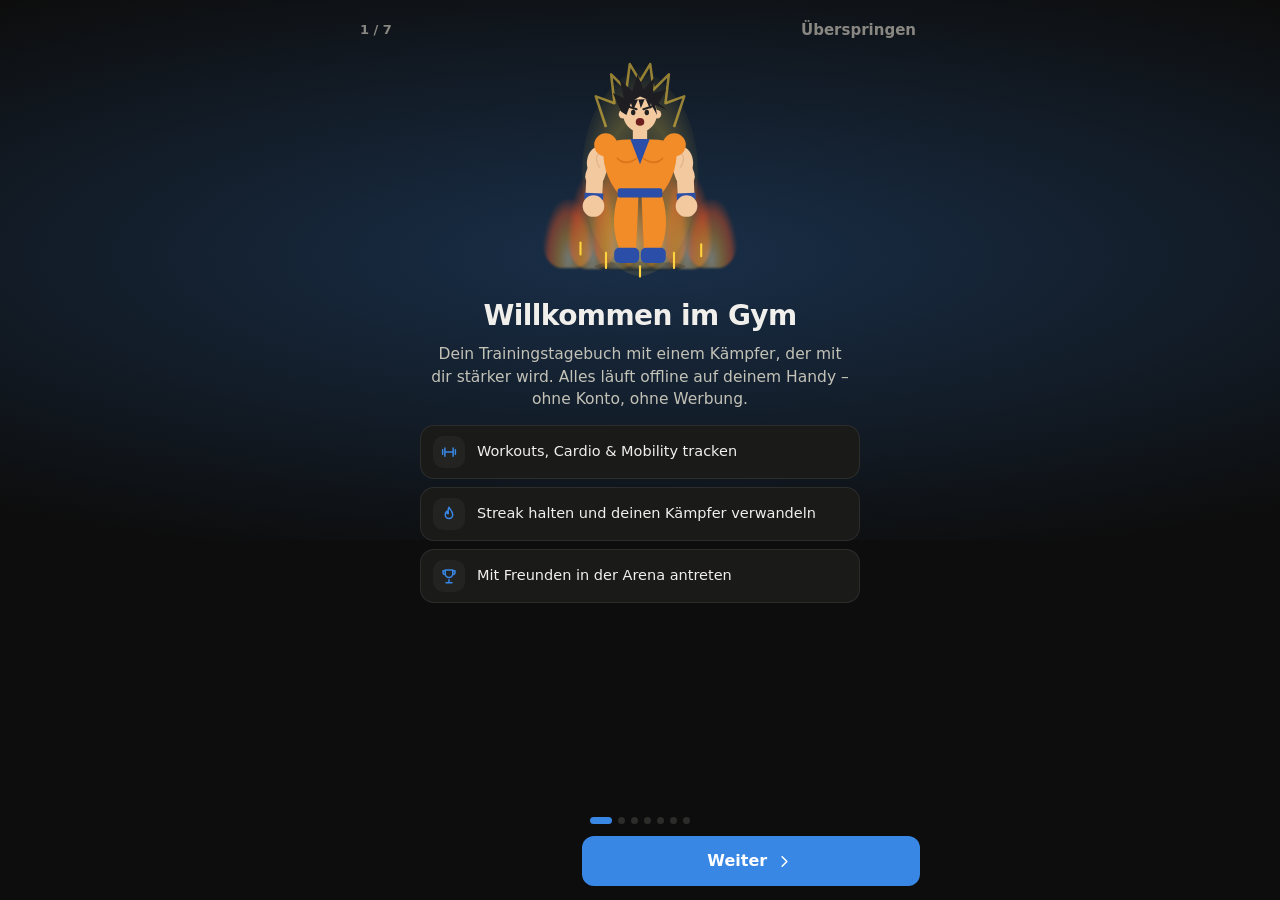
==== commit 10b37201: "Phase 2: ein Punktesystem für Level, Arena und Streak (nur in der App Getracktes zählt, Importe und " ====
--- a/index.html
+++ b/index.html
@@ -2,7 +2,9 @@
 <html lang="de">
 <head>
   <meta charset="utf-8">
-  <meta name="viewport" content="width=device-width, initial-scale=1, viewport-fit=cover">
+  <!-- Sicherheitsregel: nur eigene Skripte, kein eingeschleuster Code, keine Plugins/Frames -->
+  <meta http-equiv="Content-Security-Policy" content="default-src 'self'; script-src 'self'; style-src 'self' 'unsafe-inline'; img-src 'self' data: blob:; media-src 'self' data: blob:; font-src 'self'; connect-src 'self' https: http://localhost:* http://127.0.0.1:*; worker-src 'self'; manifest-src 'self'; frame-src 'none'; object-src 'none'; base-uri 'none'; form-action 'self'">
+  <meta name="viewport" content="width=device-width, initial-scale=1, maximum-scale=1, viewport-fit=cover">
   <meta name="theme-color" content="#0d0d0d">
   <meta name="color-scheme" content="dark light">
   <meta name="apple-mobile-web-app-capable" content="yes">
@@ -11,21 +13,13 @@
   <meta name="apple-mobile-web-app-title" content="Gym">
   <meta name="format-detection" content="telephone=no">
   <title>Gym</title>
-  <script>
-    (function () {
-      var p = localStorage.getItem('gymlog-theme') || 'dark';
-      var t = p === 'system' ? (matchMedia('(prefers-color-scheme: light)').matches ? 'light' : 'dark') : p;
-      document.documentElement.dataset.theme = t;
-      if (t === 'light') {
-        document.querySelector('meta[name="theme-color"]').setAttribute('content', '#f2f2ef');
-        document.querySelector('meta[name="apple-mobile-web-app-status-bar-style"]').setAttribute('content', 'default');
-      }
-    })();
-  </script>
+  <script src="js/boot.js"></script>
   <link rel="manifest" href="manifest.webmanifest">
   <link rel="apple-touch-icon" href="icons/apple-touch-icon.png">
   <link rel="icon" type="image/png" href="icons/icon-192.png">
   <link rel="stylesheet" href="css/app.css">
+  <link rel="stylesheet" href="css/items.css">
+  <link rel="stylesheet" href="css/stats.css">
 </head>
 <body>
   <main id="view"><div class="boot">Gym</div></main>
--- a/css/app.css
+++ b/css/app.css
@@ -87,7 +87,8 @@
 }
 
 * { box-sizing: border-box; -webkit-tap-highlight-color: transparent; }
-html { background: var(--bg); }
+html { background: var(--bg); touch-action: manipulation; }
+a, button, input, select, textarea, label { touch-action: manipulation; }
 body {
   margin: 0; background: var(--bg); color: var(--text); font: 15px/1.4 var(--font);
   -webkit-font-smoothing: antialiased; -webkit-text-size-adjust: 100%;
@@ -1503,3 +1504,350 @@
 .onb:has(.s-stats) { --onb-glow: rgba(0,150,255,.25); }
 @media (prefers-reduced-motion: reduce) { .onb-slide, .onb-st > div, .onb-chart rect, .onb-line { animation: none !important; } }
 @media (max-height: 700px) { .onb-fig { height: 150px; } .onb-slide h2 { font-size: 24px; } .onb-list li { padding: 7px 10px; font-size: 13.5px; } }
+
+/* ---------- EP pro Workout ---------- */
+.ep-card { display: flex; align-items: center; gap: 12px; padding: 12px 14px; background: linear-gradient(120deg, var(--gold-soft), var(--surface) 70%); }
+.ep-badge { flex: none; font-weight: 900; font-size: 17px; color: #1a1300; background: var(--gold); padding: 4px 10px; border-radius: 10px; }
+.ep-card small { color: var(--text-2); font-size: 12.5px; line-height: 1.35; }
+.mw-side { display: flex; align-items: center; gap: 8px; flex: none; }
+.mw-ep { font-size: 12.5px; font-weight: 850; color: #1a1300; background: var(--gold); padding: 2px 8px; border-radius: 8px; white-space: nowrap; }
+
+/* ---------- AI-Coach: Einrichtung ---------- */
+.coach-setup .panel-title { display: flex; align-items: center; gap: 8px; justify-content: center; }
+.cs-sec { margin: 18px 0 6px; }
+.cs-h { display: flex; align-items: baseline; gap: 8px; font-weight: 750; font-size: 15.5px; margin-bottom: 10px; }
+.cs-h .ic { align-self: center; color: var(--accent); }
+.cs-h small { color: var(--muted); font-weight: 500; font-size: 12.5px; }
+.cs-l { color: var(--text-2); font-size: 13px; margin: 12px 0 8px; }
+.cs-goals { display: grid; grid-template-columns: repeat(2, 1fr); gap: 8px; }
+.cs-goals.six { grid-template-columns: repeat(3, 1fr); }
+.cs-goal { display: flex; align-items: center; gap: 8px; padding: 12px; border-radius: 12px; background: var(--surface); border: 1px solid var(--line); font-weight: 650; font-size: 14px; text-align: left; }
+.cs-goals.six .cs-goal { justify-content: center; text-align: center; padding: 11px 6px; font-size: 13.5px; }
+.cs-goal .ic { color: var(--accent); flex: none; }
+.cs-goal.on { border-color: var(--accent); background: var(--accent-soft); }
+.cs-opts { display: grid; gap: 6px; }
+.cs-opt { text-align: left; padding: 10px 12px; border-radius: 12px; background: var(--surface); border: 1px solid var(--line); }
+.cs-opt b { display: block; font-size: 14.5px; }
+.cs-opt b em { font-style: normal; color: var(--muted); font-weight: 500; }
+.cs-opt small { display: block; color: var(--muted); font-size: 12.5px; margin-top: 2px; }
+.cs-opt.on { border-color: var(--accent); background: var(--accent-soft); }
+.chips.nums { display: grid; grid-template-columns: repeat(7, 1fr); }
+.chips.nums .chip { justify-content: center; padding-left: 0; padding-right: 0; text-align: center; }
+.field-row.three { grid-template-columns: repeat(3, 1fr); }
+.cs-pick { width: 100%; height: 44px; display: flex; align-items: center; justify-content: space-between; padding: 0 12px; border-radius: 12px; background: var(--surface); border: 1px solid var(--line); font-size: 15px; text-align: left; }
+.cs-actions { margin: 22px 0 8px; }
+.cs-verdict { margin-top: 12px; }
+.csv-top { display: flex; align-items: center; gap: 8px; font-size: 17px; }
+.cs-verdict > small { display: block; color: var(--muted); margin: 4px 0 10px; }
+.cs-verdict p { margin: 8px 0; color: var(--text-2); font-size: 14px; line-height: 1.45; }
+.csv-pill { display: inline-block; font-weight: 800; font-size: 13px; padding: 4px 10px; border-radius: 999px; }
+.csv-pill.sm { font-size: 11.5px; padding: 2px 8px; }
+.csv-pill.good { color: var(--good-text); background: var(--good-soft); }
+.csv-pill.warn { color: #1a1300; background: var(--gold); }
+.csv-pill.crit { color: #fff; background: var(--danger); }
+.csv-pill.info { color: var(--accent); background: var(--accent-soft); }
+.cs-verdict.good { border-left: 4px solid var(--good); }
+.cs-verdict.warn { border-left: 4px solid var(--gold); }
+.cs-verdict.crit { border-left: 4px solid var(--danger); }
+.cs-prop { display: flex; align-items: center; gap: 10px; width: 100%; text-align: left; padding: 10px 12px; margin-top: 8px; border-radius: 12px; background: var(--surface-2); border: 1px dashed var(--line-2); }
+.cs-prop > div { flex: 1; min-width: 0; }
+.cs-prop b { display: block; font-size: 14px; }
+.cs-prop small { display: block; color: var(--muted); font-size: 12px; }
+.cs-prop > span { flex: none; font-size: 12.5px; font-weight: 750; color: var(--accent); }
+.cs-prop.on { border-style: solid; border-color: var(--good); background: var(--good-soft); }
+.cs-prop.on > span, .cs-prop.on .ic { color: var(--good-text); }
+.cs-note { display: flex; gap: 10px; align-items: flex-start; }
+.cs-note > .ic { color: var(--gold); flex: none; margin-top: 3px; }
+.cs-note > div { flex: 1; min-width: 0; }
+.cs-note p { margin: 0; font-size: 14px; color: var(--text-2); line-height: 1.45; }
+
+/* ---------- AI-Coach: Trainingsplan ---------- */
+.coach-empty { display: flex; align-items: center; gap: 12px; width: 100%; text-align: left; }
+.coach-empty > .ic:first-child { color: var(--accent); flex: none; }
+.coach-empty div { flex: 1; min-width: 0; }
+.coach-empty small { display: block; color: var(--muted); }
+.goal-card .gc-top { display: flex; align-items: center; gap: 10px; margin-bottom: 10px; }
+.gc-ic { width: 36px; height: 36px; border-radius: 11px; display: grid; place-items: center; background: var(--accent-soft); color: var(--accent); flex: none; }
+.goal-card.cardio .gc-ic { background: rgba(255, 140, 60, .14); color: #ff8c3c; }
+.gc-t { flex: 1; min-width: 0; }
+.gc-t b { display: block; font-size: 16px; }
+.gc-t small { display: block; color: var(--muted); font-size: 12.5px; }
+.gc-foot { display: flex; align-items: center; justify-content: space-between; gap: 8px; margin-top: 8px; }
+.gc-foot small { color: var(--text-2); font-size: 12.5px; }
+.review { border-left: 4px solid var(--gold); }
+.review.reached { border-left-color: var(--good); background: linear-gradient(120deg, var(--good-soft), var(--surface) 70%); }
+.rv-top { display: flex; gap: 10px; align-items: flex-start; font-size: 15px; }
+.rv-top .ic { flex: none; color: var(--gold); margin-top: 2px; }
+.review.reached .rv-top .ic { color: var(--good); }
+.review p { color: var(--text-2); font-size: 13.5px; margin: 8px 0; }
+.rv-acts { display: flex; gap: 8px; margin-top: 10px; flex-wrap: wrap; }
+.week-nav { display: flex; align-items: center; gap: 8px; margin: 18px 0 8px; }
+.week-nav > div { flex: 1; text-align: center; }
+.week-nav b { display: block; font-size: 16px; }
+.week-nav small { color: var(--muted); font-size: 12.5px; }
+.week-nav .icon-btn[disabled] { opacity: .3; }
+.plan-days { display: grid; gap: 8px; }
+.pd { display: grid; grid-template-columns: 46px 1fr; gap: 8px; align-items: start; }
+.pd-h { padding-top: 10px; }
+.pd-h b { display: block; font-size: 15px; }
+.pd-h small { color: var(--muted); font-size: 11.5px; }
+.pd.today .pd-h b { color: var(--accent); }
+.pd.past { opacity: .75; }
+.pd-l { display: grid; gap: 6px; min-width: 0; }
+.pd-rest { color: var(--muted); font-size: 13px; padding: 12px 2px; border-bottom: 1px dashed var(--line); }
+.ps { background: var(--surface); border: 1px solid var(--line); border-radius: 14px; overflow: hidden; }
+.ps.done { border-color: var(--good-soft); }
+.ps.skipped, .ps.missed { opacity: .6; }
+.ps-head { display: flex; align-items: center; gap: 10px; width: 100%; padding: 10px 12px; text-align: left; }
+.ps-head > div { flex: 1; min-width: 0; }
+.ps-head b { display: block; font-size: 14.5px; }
+.ps-head small { display: block; color: var(--muted); font-size: 12px; white-space: nowrap; overflow: hidden; text-overflow: ellipsis; }
+.ps-ic { width: 28px; height: 28px; border-radius: 9px; display: grid; place-items: center; background: var(--accent-soft); color: var(--accent); flex: none; }
+.ps.cardio .ps-ic, .pw-ic.cardio { background: rgba(255, 140, 60, .14); color: #ff8c3c; }
+.ps.done .ps-ic { background: var(--good-soft); color: var(--good-text); }
+.ps-tag { flex: none; font-size: 11px; font-weight: 750; padding: 2px 7px; border-radius: 7px; background: var(--surface-2); color: var(--text-2); display: inline-flex; align-items: center; gap: 3px; }
+.ps-tag.done { background: var(--good-soft); color: var(--good-text); }
+.ps-tag.miss { color: var(--danger); }
+.ps-ex { padding: 0 12px 4px; }
+.pse { display: flex; align-items: center; gap: 8px; padding: 8px 0; border-top: 1px solid var(--line); }
+.pse-t { flex: 1; min-width: 0; }
+.pse-t b { font-size: 14px; }
+.pse-t small { display: block; font-size: 12.5px; color: var(--text-2); }
+.pse-t small.muted { color: var(--muted); font-size: 11.5px; }
+.pse-goal { font-style: normal; font-size: 10.5px; font-weight: 850; margin-left: 6px; padding: 1px 6px; border-radius: 6px; color: #1a1300; background: var(--gold); vertical-align: 1px; }
+.pse-swap { flex: none; width: 36px; height: 36px; border-radius: 10px; display: grid; place-items: center; background: var(--surface-2); color: var(--accent); }
+.ps-desc { margin: 0; padding: 0 12px 6px; font-size: 13.5px; color: var(--text-2); line-height: 1.45; }
+.ps-acts { display: flex; gap: 6px; flex-wrap: wrap; padding: 8px 12px 12px; }
+.ps-done { display: flex; align-items: center; gap: 6px; padding: 4px 12px 12px; font-size: 13.5px; color: var(--good-text); }
+.ps.extra { display: flex; align-items: center; gap: 10px; padding: 10px 12px; border-style: dashed; }
+.ps.extra > div { flex: 1; min-width: 0; }
+.ps.extra small { display: block; color: var(--muted); font-size: 12px; }
+.plan-tools { margin-top: 18px; }
+.plan-mini .row-btns, .row-btns { display: flex; gap: 8px; }
+.row-btns .btn { flex: 1; }
+
+/* Startseite: Plan pro Wochentag */
+.pw { margin-top: 14px; border-top: 1px solid var(--line); padding-top: 10px; }
+.week-card > .pw:first-child { margin-top: 0; border-top: 0; padding-top: 0; }
+.pw-head { display: flex; align-items: center; gap: 6px; font-weight: 750; font-size: 14px; margin-bottom: 4px; }
+.pw-head small { color: var(--muted); font-weight: 500; margin-left: 4px; }
+.pw-head .link-btn { margin-left: auto; }
+.pw-row { display: flex; align-items: center; gap: 10px; min-height: 40px; padding: 4px 0; border-bottom: 1px solid var(--line); color: var(--text); }
+.pw-row:last-child { border-bottom: 0; }
+.pw-d { width: 24px; flex: none; font-weight: 750; font-size: 13px; color: var(--text-2); }
+.pw-row.today .pw-d { color: var(--accent); }
+.pw-ic { width: 24px; height: 24px; border-radius: 8px; display: grid; place-items: center; background: var(--accent-soft); color: var(--accent); flex: none; }
+.pw-t { flex: 1; min-width: 0; font-size: 14px; font-weight: 600; }
+.pw-t small { color: var(--muted); font-weight: 500; font-size: 12px; margin-left: 6px; }
+.pw-row.rest .pw-t { color: var(--muted); font-weight: 500; font-size: 13px; }
+.pw-row.past:not(.done) { opacity: .55; }
+.pw-row.done .pw-ic { background: var(--good-soft); color: var(--good-text); }
+.pw-s { flex: none; color: var(--good-text); display: flex; align-items: center; }
+.pw-s em { font-style: normal; font-size: 11px; color: var(--muted); }
+.pw-row.next { background: linear-gradient(90deg, var(--accent-soft), transparent 80%); border-radius: 10px; margin: 2px -6px; padding: 4px 6px; border-bottom-color: transparent; }
+.pw-go { width: 34px; height: 34px; border-radius: 50%; display: grid; place-items: center; background: var(--accent); color: #fff; }
+
+/* Ernährung */
+.nu-top { display: flex; align-items: flex-end; justify-content: space-between; margin-bottom: 12px; }
+.nu-kcal b { font-size: 34px; font-weight: 900; letter-spacing: -.02em; }
+.nu-kcal span { color: var(--muted); margin-left: 6px; font-weight: 600; }
+.nu-water { color: var(--text-2); font-size: 13px; display: flex; align-items: center; gap: 4px; padding-bottom: 6px; }
+.nu-macros { display: grid; grid-template-columns: repeat(3, 1fr); gap: 10px; }
+.nu-m small { display: block; color: var(--muted); font-size: 12px; }
+.nu-m b { display: block; font-size: 17px; margin: 2px 0 6px; }
+.nu-m .bar i { background: #e5a33a; }
+.nu-m.p .bar i { background: #3987e5; }
+.nu-m.f .bar i { background: #b35ac9; }
+.nu-sub { display: block; color: var(--muted); font-size: 12.5px; margin-top: 12px; }
+.time-in { display: grid; grid-template-columns: 1fr auto 1fr auto; align-items: center; gap: 6px; }
+.field .time-in span { display: inline; margin: 0; color: var(--muted); font-size: 13px; }
+.field .time-in input { min-width: 0; text-align: center; }
+.combo-note { display: flex; gap: 8px; align-items: flex-start; font-size: 12.5px; color: var(--text-2); background: var(--accent-soft); border-radius: 12px; padding: 9px 12px; margin: 0 0 10px; line-height: 1.4; }
+.combo-note .ic { flex: none; color: var(--accent); margin-top: 2px; }
+.pse-more { display: flex; flex-wrap: wrap; gap: 4px 14px; padding: 8px 0 4px; border-top: 1px solid var(--line); }
+.plan-edit { display: flex; align-items: center; gap: 6px; margin: 10px auto 0; }
+.goal-card .gc-top .btn.sm { flex: none; height: 30px; padding: 0 10px; font-size: 13px; }
+
+/* ---------- AI-Coach-Karte mit den Meistern ---------- */
+.coach-hero { padding: 16px; background: radial-gradient(120% 80% at 50% 0%, rgba(98, 80, 214, .22), transparent 60%), var(--surface); overflow: hidden; }
+.ch-head { display: flex; align-items: center; gap: 8px; font-size: 17px; }
+.ch-head .demo-tag { margin-left: auto; }
+.ch-stage { position: relative; margin: 6px 0 4px; }
+.ch-masters { display: grid; grid-template-columns: 1fr; justify-items: center; align-items: end; }
+.ch-stage.n2 .ch-masters { grid-template-columns: 1fr 1fr; }
+.master { display: flex; flex-direction: column; align-items: center; width: 100%; }
+.master-fig { width: 100%; max-width: 190px; aspect-ratio: 1; }
+.ch-stage.n1 .master-fig { max-width: 200px; }
+.master-fig svg { width: 100%; height: 100%; overflow: visible; }
+.master small { margin-top: -6px; font-size: 12px; font-weight: 750; color: var(--text-2); letter-spacing: .02em; }
+.m-gym .master-fig { filter: drop-shadow(0 0 14px rgba(226, 177, 60, .35)); }
+.m-cardio .master-fig { filter: drop-shadow(0 0 12px rgba(15, 163, 181, .4)); }
+.speedlines line { stroke: #0fa3b5; stroke-width: 2.5; stroke-linecap: round; opacity: .55; animation: speedline .45s linear infinite; }
+.speedlines line:nth-child(2) { animation-delay: -.1s; } .speedlines line:nth-child(3) { animation-delay: -.2s; }
+.speedlines line:nth-child(4) { animation-delay: -.3s; } .speedlines line:nth-child(5) { animation-delay: -.38s; }
+@keyframes speedline { from { transform: translateX(30px); opacity: 0; } 40% { opacity: .6; } to { transform: translateX(-30px); opacity: 0; } }
+.ch-bubble { position: relative; margin: 8px auto 2px; max-width: 290px; text-align: center; font-size: 13.5px; font-weight: 600; line-height: 1.35; padding: 9px 13px; border-radius: 14px; background: var(--surface-2); border: 1px solid var(--line); }
+.ch-bubble::after { content: ''; position: absolute; left: 50%; bottom: -7px; width: 12px; height: 12px; background: var(--surface-2); border-right: 1px solid var(--line); border-bottom: 1px solid var(--line); transform: translateX(-50%) rotate(45deg); }
+.ch-next { background: var(--surface-2); border-radius: 12px; padding: 12px; margin: 4px 0 12px; }
+.ch-next small { display: block; color: var(--muted); font-size: 12.5px; }
+.ch-next small:first-child { color: var(--accent); font-weight: 750; text-transform: uppercase; letter-spacing: .04em; font-size: 11.5px; }
+.ch-next b { display: block; font-size: 19px; margin: 2px 0; }
+@media (prefers-reduced-motion: reduce) { .speedlines line { animation: none; } }
+.err-card { border-left: 4px solid var(--danger); }
+.err-card b { display: flex; align-items: center; gap: 6px; }
+.err-card pre { white-space: pre-wrap; word-break: break-word; font-size: 12px; color: var(--text-2); background: var(--surface-2); padding: 8px 10px; border-radius: 10px; margin: 10px 0; }
+.ps-tag.alt { background: rgba(255, 140, 60, .14); color: #ff8c3c; }
+
+/* ---------- Cardio-Baukasten ---------- */
+.prog-card .row-btns { display: flex; gap: 8px; align-items: center; }
+.prog-card .row-btns .icon-btn { flex: none; }
+.build-card { display: flex; align-items: center; gap: 12px; width: 100%; text-align: left; }
+.build-card > .ic:first-child { color: var(--accent); flex: none; }
+.build-card div { flex: 1; min-width: 0; }
+.build-card small { display: block; color: var(--muted); font-size: 12.5px; }
+.cb-dev { display: flex; flex-wrap: wrap; gap: 6px; margin: 4px 0 12px; }
+.cb-sum { display: grid; grid-template-columns: 1fr auto; align-items: center; gap: 4px 10px; margin-bottom: 10px; }
+.cb-sum .prog-strip { grid-column: 1 / -1; margin: 0; height: 14px; }
+.cb-sum b { font-size: 20px; }
+.cb-sum small { color: var(--muted); text-align: right; }
+.cb-block { padding: 12px 14px; }
+.cb-block.intervals { border-left: 4px solid #eb6834; }
+.cb-head { display: flex; align-items: center; justify-content: space-between; margin-bottom: 6px; }
+.cb-head b { display: flex; align-items: center; gap: 6px; font-size: 15px; }
+.cb-head span { display: flex; gap: 2px; }
+.icon-btn.sm { width: 32px; height: 32px; }
+.cb-row { display: flex; align-items: center; justify-content: space-between; gap: 8px; margin: 8px 0 4px; }
+.cb-row > span { color: var(--text-2); font-size: 13.5px; }
+.cb-step { display: flex; align-items: center; gap: 4px; }
+.cb-step button { width: 38px; height: 34px; border-radius: 10px; background: var(--surface-2); font-size: 20px; font-weight: 700; color: var(--accent); }
+.cb-step b { min-width: 74px; text-align: center; font-variant-numeric: tabular-nums; font-size: 16px; }
+.cb-zones { display: flex; align-items: center; gap: 6px; margin: 4px 0; }
+.cb-z { width: 34px; height: 30px; border-radius: 9px; font-weight: 800; background: color-mix(in srgb, var(--zc) 18%, transparent); color: var(--zc); border: 2px solid transparent; }
+.cb-z.on { background: var(--zc); color: #fff; }
+.cb-zones small { color: var(--muted); font-size: 12px; margin-left: 4px; }
+.cb-note { display: block; color: var(--muted); font-size: 12px; margin-top: 4px; }
+.cb-add { display: flex; flex-wrap: wrap; gap: 6px; margin: 4px 0 16px; }
+.free-card .chips { margin-bottom: 12px; } .free-card .footnote { margin: 8px 0 0; }
+
+/* ---------- Strava ---------- */
+.st-steps { margin: 0; padding-left: 20px; color: var(--text-2); font-size: 14px; line-height: 1.5; }
+.st-steps li { margin: 6px 0; }
+.st-steps a { color: var(--accent); }
+.st-copy { display: flex; align-items: center; gap: 8px; margin-top: 6px; }
+.st-copy code { flex: 1; min-width: 0; overflow-wrap: anywhere; background: var(--surface-2); padding: 8px 10px; border-radius: 10px; font-size: 13px; color: var(--text); }
+.st-card { text-align: center; }
+.st-card .st-ic { width: 52px; height: 52px; margin: 0 auto 8px; border-radius: 16px; display: grid; place-items: center; background: rgba(252, 76, 2, .14); color: #fc4c02; }
+.st-card.ok .st-ic { background: var(--good-soft); color: var(--good-text); }
+.st-card b { display: block; font-size: 17px; }
+.st-card p { color: var(--text-2); font-size: 14px; margin: 6px 0 12px; }
+.st-card .st-err { color: var(--danger); }
+.st-card p.st-from { font-size: 13px; color: var(--muted); margin-top: -6px; }
+.st-card.garmin:not(.ok) .st-ic { background: rgba(0, 124, 195, .14); color: #007cc3; }
+textarea[data-key] { width: 100%; box-sizing: border-box; font: 13px/1.4 ui-monospace, Menlo, monospace; resize: vertical; word-break: break-all; }
+.garmin-link { color: #007cc3 !important; }
+.onb-strava .o-gm { background: linear-gradient(150deg, #1aa0e6, #007cc3); width: 70px; height: 70px; border-radius: 22px; }
+.onb-strava .o-gm .ic { width: 36px; height: 36px; }
+.strava-link { display: inline-flex; align-items: center; gap: 6px; margin: 4px 0 10px; color: #fc4c02; font-weight: 700; font-size: 14px; }
+.onb-hint { text-align: center; color: var(--muted); font-size: 13px; margin: 10px auto 0; max-width: 440px; }
+.s-strava { --onb-glow: rgba(252, 76, 2, .25); }
+.onb-strava { display: flex; align-items: center; gap: 14px; }
+.onb-strava span { width: 92px; height: 92px; border-radius: 28px; display: grid; place-items: center; color: #fff; box-shadow: 0 12px 30px rgba(0, 0, 0, .3); }
+.onb-strava span .ic { width: 46px; height: 46px; }
+.onb-strava .o-st { background: linear-gradient(150deg, #ff7a3d, #fc4c02); }
+.onb-strava .o-gym { background: linear-gradient(150deg, #3987e5, #6250d6); }
+.onb-strava i { color: var(--muted); animation: onbArrow 1.2s ease-in-out infinite; }
+@keyframes onbArrow { 50% { transform: translateX(6px); } }
+@media (prefers-reduced-motion: reduce) { .onb-strava i { animation: none; } }
+
+/* ---------- Umzug auf den eigenen Server ---------- */
+.move-panel { max-width: 460px; margin: 0 auto; padding-top: max(40px, env(safe-area-inset-top)); text-align: center; }
+.move-panel h2 { margin: 10px 0 6px; font-size: 26px; }
+.move-panel > p { color: var(--text-2); }
+.move-panel .st-steps { text-align: left; margin: 16px 0; }
+.move-panel .btn { margin-top: 10px; }
+.move-body p { color: var(--text-2); font-size: 15px; }
+.move-ic { width: 76px; height: 76px; margin: 0 auto; border-radius: 24px; display: grid; place-items: center; color: #fff; background: linear-gradient(150deg, #3987e5, #6250d6); }
+.move-ic .ic { width: 38px; height: 38px; }
+
+/* ---------- Wischen zum Löschen ---------- */
+.swipe-host { overflow-x: hidden; }
+.swipe-row { position: relative; touch-action: pan-y; }
+.swipe-del { position: absolute; top: 0; bottom: 0; left: 100%; width: 88px; margin-left: 0; border: 0; background: var(--danger, #e5484d); color: #fff; font-weight: 700; font-size: 14px; border-radius: 0 10px 10px 0; }
+.toast.with-action { display: flex; align-items: center; gap: 14px; pointer-events: auto; }
+.toast.with-action button { border: 0; background: none; color: var(--accent, #3987e5); font-weight: 800; font-size: 15px; padding: 4px 2px; }
+
+/* ---------- Verlauf ---------- */
+.h-search { display: flex; align-items: center; gap: 8px; background: var(--surface-2); border-radius: 12px; padding: 0 12px; margin: 4px 0 10px; color: var(--muted); }
+.h-search input { flex: 1; border: 0; background: none; color: var(--text); font-size: 16px; padding: 12px 0; outline: none; }
+.h-cal { padding: 8px 12px 10px; margin-top: 10px; }
+.hc-head { display: flex; align-items: center; justify-content: space-between; margin-bottom: 6px; }
+.hc-head b { font-size: 15px; text-transform: capitalize; }
+.hc-grid { display: grid; grid-template-columns: repeat(7, 1fr); gap: 3px; text-align: center; }
+.hc-wd { font-size: 11px; color: var(--muted); padding-bottom: 2px; }
+.hc-d { position: relative; height: 32px; border: 0; border-radius: 9px; background: none; color: var(--muted); font-size: 13px; }
+.hc-d.on { background: var(--accent-soft, rgba(57, 135, 229, .18)); color: var(--text); font-weight: 700; }
+.hc-d.today { box-shadow: inset 0 0 0 1.5px var(--line-2); }
+.hc-d.sel { background: var(--accent, #3987e5); color: #fff; }
+.hc-d i { position: absolute; top: 2px; right: 4px; font-size: 9px; font-style: normal; }
+.h-cal .btn { margin-top: 8px; }
+.h-count { color: var(--muted); font-size: 13px; margin: 6px 2px; }
+.h-list { border-radius: 14px; overflow: hidden; }
+.h-row { display: flex; align-items: center; gap: 10px; padding: 11px 12px; background: var(--surface); border-bottom: 1px solid var(--line); color: inherit; text-decoration: none; }
+.h-ic { width: 34px; height: 34px; flex: none; border-radius: 10px; display: grid; place-items: center; background: var(--surface-2); color: var(--text-2); }
+.h-ic .ic { width: 18px; height: 18px; }
+.h-ic.k-cardio { color: #e5894a; } .h-ic.k-mob { color: #47b07a; } .h-ic.k-gym { color: var(--accent, #3987e5); }
+.h-main { flex: 1; min-width: 0; display: flex; flex-direction: column; }
+.h-main b, .h-main small { white-space: nowrap; overflow: hidden; text-overflow: ellipsis; }
+.h-main small, .h-side small { color: var(--muted); font-size: 12px; }
+.h-side { text-align: right; display: flex; flex-direction: column; flex: none; }
+.h-side b { font-size: 13px; }
+.h-src { font-size: 10px; font-weight: 700; color: var(--muted); border: 1px solid var(--line-2); border-radius: 6px; padding: 1px 5px; }
+.h-row.swipe-row .swipe-del { border-radius: 0; }
+
+/* ---------- Farbprofile ---------- */
+:root[data-accent="violett"] { --accent: #8b6cf0; --accent-press: #7556e0; --accent-soft: rgba(139, 108, 240, .18); }
+:root[data-accent="gruen"] { --accent: #2fb36d; --accent-press: #229a5b; --accent-soft: rgba(47, 179, 109, .18); }
+:root[data-accent="orange"] { --accent: #f08a3c; --accent-press: #d9752a; --accent-soft: rgba(240, 138, 60, .18); }
+:root[data-accent="pink"] { --accent: #e8579b; --accent-press: #d04284; --accent-soft: rgba(232, 87, 155, .18); }
+:root[data-accent="rot"] { --accent: #e5484d; --accent-press: #cc363b; --accent-soft: rgba(229, 72, 77, .18); }
+:root[data-theme="light"][data-accent="violett"] { --accent: #6a4fd8; --accent-press: #5a40c4; }
+:root[data-theme="light"][data-accent="gruen"] { --accent: #1f9256; --accent-press: #187d49; }
+:root[data-theme="light"][data-accent="orange"] { --accent: #c96a1f; --accent-press: #b15c18; }
+:root[data-theme="light"][data-accent="pink"] { --accent: #c43d7d; --accent-press: #ad326c; }
+:root[data-theme="light"][data-accent="rot"] { --accent: #c9353a; --accent-press: #b22c31; }
+.accent-row { display: flex; gap: 10px; flex-wrap: wrap; padding: 12px 14px; }
+.accent-dot { width: 40px; height: 40px; border-radius: 50%; border: 0; display: grid; place-items: center; color: #fff; box-shadow: inset 0 0 0 2px rgba(255, 255, 255, .15); }
+.accent-dot.on { box-shadow: 0 0 0 3px var(--bg, #0d0d0d), 0 0 0 5px currentColor; }
+.accent-dot .ic { width: 18px; height: 18px; }
+
+/* ---------- Simple Mode: ohne Avatare, Meister und Effekte ---------- */
+.simple .hero-fig, .simple .ch-masters, .simple .g-figure, .simple .pod-fig, .simple .ch-win-fig, .simple .avatar-fig, .simple .hero-power .over9000 { display: none !important; }
+.simple .hero { grid-template-columns: 1fr; }
+.simple *, .simple *::before, .simple *::after { animation: none !important; }
+
+/* ---------- Einstellungen (Menü) ---------- */
+.set-menu .set-item small.si-sub { display: block; }
+
+/* ---------- Medaillen-Stufen der Abzeichen ---------- */
+.badge.done.m-bronze .b-ic { background: linear-gradient(150deg, #e0a36b, #a86a35); color: #fff; }
+.badge.done.m-silber .b-ic { background: linear-gradient(150deg, #e9eaee, #a3a7b0); color: #333; }
+.badge.done.m-gold .b-ic { background: linear-gradient(150deg, #ffe07a, #d9a514); color: #4a3500; }
+.badge.done.m-platin .b-ic { background: linear-gradient(150deg, #d7f3ff, #7fb9d9 50%, #c3a6ff); color: #1d2b3a; }
+.ep-card.none .ep-badge { background: var(--surface-2); color: var(--muted); }
+
+/* ---------- Arena: Wer führt? ---------- */
+.ld-card { padding: 12px 14px; }
+.ld-head { display: flex; align-items: center; gap: 8px; margin-bottom: 8px; }
+.ld-head small { margin-left: auto; color: var(--muted); font-size: 12px; }
+.ld-ic { width: 26px; height: 26px; border-radius: 8px; display: grid; place-items: center; background: var(--surface-2); color: var(--accent); }
+.ld-lead { display: flex; align-items: center; gap: 12px; margin-bottom: 8px; }
+.ld-fig { width: 52px; height: 52px; flex: none; }
+.ld-fig svg { width: 100%; height: 100%; }
+.ld-lead small { display: block; color: var(--muted); font-size: 11px; text-transform: uppercase; letter-spacing: .05em; }
+.ld-lead b { font-size: 17px; margin-right: 8px; }
+.ld-lead span { color: var(--text-2); font-weight: 700; }
+.ld-rows { display: grid; gap: 4px; margin-bottom: 6px; }
+.ld-row { display: flex; align-items: center; gap: 8px; font-size: 14px; }
+.ld-row b { margin-left: auto; font-variant-numeric: tabular-nums; }
+.ld-dot { width: 10px; height: 10px; border-radius: 50%; flex: none; }
+.ld-n { color: var(--text-2); }
--- a/css/items.css
+++ b/css/items.css
@@ -0,0 +1,11 @@
+/* Avatar-Objekte im Editor */
+.av-slot { font-size: 12px; font-weight: 700; color: var(--text-2); margin: 10px 2px 6px; }
+.av-grid.av-items { grid-template-columns: repeat(3, 1fr); }
+.av-opt { position: relative; }
+.av-opt .av-none { height: 72px; display: grid; place-items: center; font-size: 28px; color: var(--text-3, var(--text-2)); }
+.av-handprev { height: 72px; width: 100%; overflow: hidden; display: grid; place-items: center; }
+.av-handprev svg { width: 100%; height: 100%; }
+.av-opt.locked { opacity: .55; }
+.av-opt.locked svg:first-child, .av-opt.locked .av-handprev svg { filter: grayscale(1); }
+.av-opt .av-lock { position: absolute; top: 6px; right: 6px; width: 13px; height: 13px; color: var(--text-2); }
+.av-opt .av-hint { font-style: normal; font-size: 10px; line-height: 1.2; color: var(--text-2); text-align: center; padding: 0 2px; }
--- a/css/stats.css
+++ b/css/stats.css
@@ -0,0 +1,9 @@
+/* Statistik: vereinfachte Struktur (Einfach oben, Details darunter) */
+.stats-hl .hl-main { font-size: 22px; font-weight: 750; margin: 2px 0 8px; line-height: 1.25; }
+.stats-hl .hl-sub { margin: 2px 0; font-size: 14px; color: var(--muted); }
+.stats-hl .hl-sub b { color: var(--text); }
+.stats-range { margin: 2px 0 12px; }
+.stats-range .chip { padding: 5px 11px; font-size: 13px; min-height: 32px; }
+.stats-more { margin-top: 30px; padding-top: 16px; border-top: 1px solid var(--line-2); scroll-margin-top: 12px; }
+.stats-more small { font-size: 13px; font-weight: 500; }
+.stats-jump { margin-bottom: 12px; }
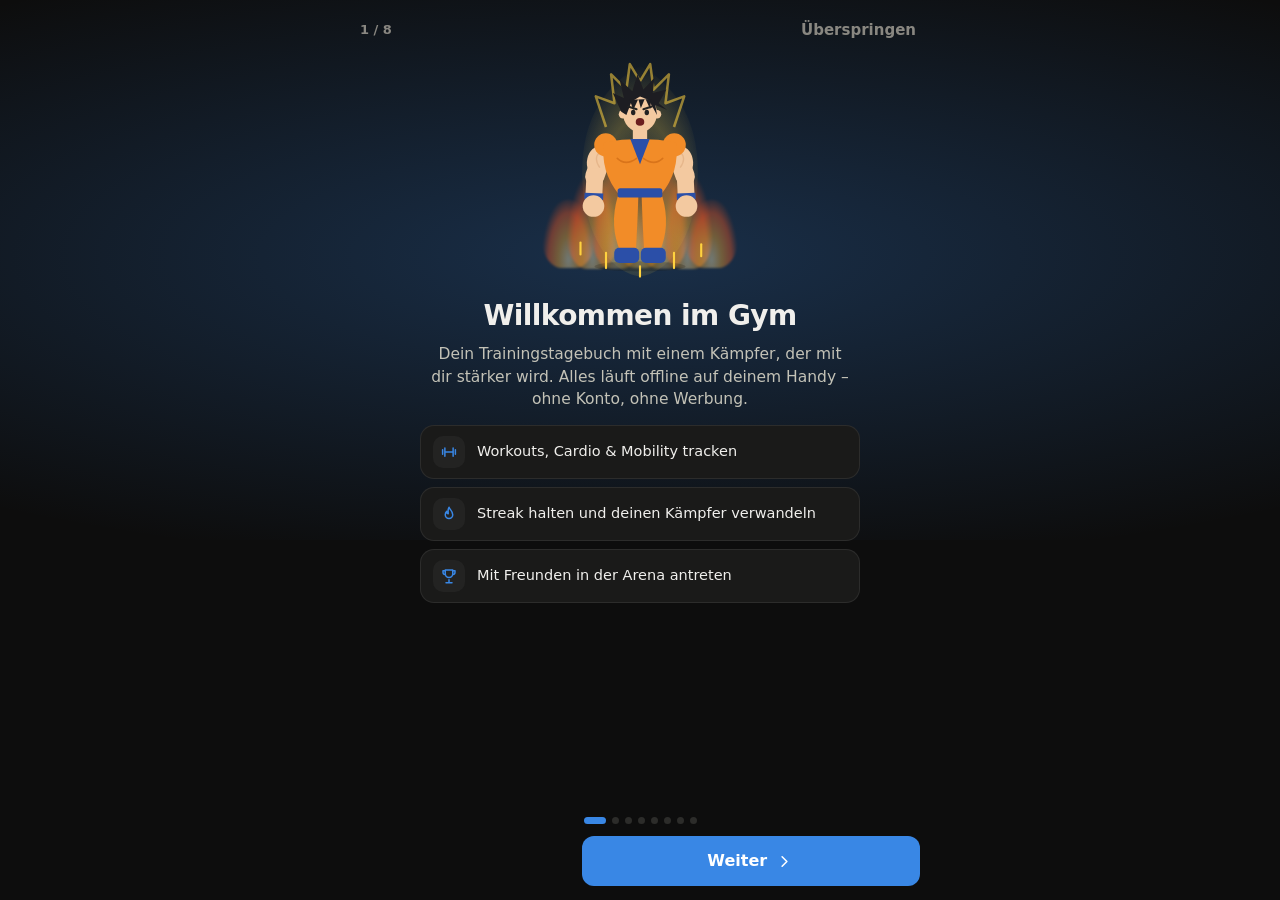
==== commit 9b278ba6: "Phase 4: Mobility-Coach so adaptiv wie Cardio (Fokusbereiche, Wunschziel, Einheiten passend zum Trai" ====
--- a/index.html
+++ b/index.html
@@ -20,6 +20,8 @@
   <link rel="stylesheet" href="css/app.css">
   <link rel="stylesheet" href="css/items.css">
   <link rel="stylesheet" href="css/stats.css">
+  <link rel="stylesheet" href="css/scanner.css">
+  <link rel="stylesheet" href="css/mobility.css">
 </head>
 <body>
   <main id="view"><div class="boot">Gym</div></main>
--- a/css/app.css
+++ b/css/app.css
@@ -1851,3 +1851,80 @@
 .ld-row b { margin-left: auto; font-variant-numeric: tabular-nums; }
 .ld-dot { width: 10px; height: 10px; border-radius: 50%; flex: none; }
 .ld-n { color: var(--text-2); }
+
+/* ---------- Gruppen & Freunde ---------- */
+.g-switch { margin: 0 0 8px; }
+.gi-row { gap: 8px; }
+.gi-row .btn { flex: none; }
+.fr-list { padding: 4px 0; }
+.fr-row { display: flex; align-items: center; gap: 10px; padding: 8px 12px; }
+.fr-row + .fr-row { border-top: 1px solid var(--line); }
+.fr-fig { width: 40px; height: 40px; flex: none; }
+.fr-fig svg { width: 100%; height: 100%; }
+.fr-n { flex: 1; min-width: 0; display: flex; flex-direction: column; font-weight: 600; }
+.fr-n small { color: var(--muted); font-weight: 400; font-size: 12px; }
+.fr-row .btn { flex: none; }
+.fr-tag { font-size: 12px; color: var(--muted); border: 1px solid var(--line-2); border-radius: 8px; padding: 2px 8px; }
+
+.hc-mode { margin: 0 0 8px; }
+.hc-year { display: grid; grid-template-columns: repeat(4, 1fr); gap: 6px; }
+.hc-m { border: 0; border-radius: 10px; padding: 10px 4px; background: color-mix(in srgb, var(--accent) calc(var(--a) * 100%), var(--surface-2)); color: var(--text); display: flex; flex-direction: column; align-items: center; gap: 2px; }
+.hc-m b { font-size: 13px; text-transform: capitalize; }
+.hc-m small { font-size: 12px; color: var(--text-2); }
+.hc-m.on small { color: var(--text); font-weight: 700; }
+.hc-sum { text-align: center; color: var(--muted); font-size: 13px; margin: 8px 0 0; }
+
+/* ---------- Ernährung ---------- */
+.food-card { display: block; color: inherit; text-decoration: none; }
+.fc-top { display: flex; align-items: baseline; gap: 6px; margin: 2px 0 8px; }
+.fc-top b { font-size: 30px; }
+.fc-top span { color: var(--text-2); }
+.fc-top .ic { margin-left: auto; }
+.fd-day { display: flex; align-items: center; justify-content: space-between; margin: 0 0 8px; }
+.fd-day b { font-size: 17px; }
+.fd-sum { display: grid; grid-template-columns: 128px 1fr; gap: 12px 16px; align-items: center; }
+.fd-ring { --p: 0; width: 128px; height: 128px; border-radius: 50%; display: grid; place-content: center; text-align: center; background: radial-gradient(closest-side, var(--surface) 78%, transparent 79% 100%), conic-gradient(var(--accent) calc(var(--p) * 1%), var(--surface-2) 0); }
+.fd-ring.over { background: radial-gradient(closest-side, var(--surface) 78%, transparent 79% 100%), conic-gradient(var(--danger, #e5484d) 100%, var(--surface-2) 0); }
+.fd-ring b { font-size: 26px; line-height: 1; }
+.fd-ring small { color: var(--muted); font-size: 11px; }
+.fd-side { display: grid; gap: 10px; }
+.fd-side small { display: block; color: var(--muted); font-size: 12px; }
+.fd-side b { font-size: 18px; }
+.fd-macros { grid-column: 1 / -1; display: grid; grid-template-columns: repeat(3, 1fr); gap: 10px; }
+.fd-m small { display: block; color: var(--muted); font-size: 11px; }
+.fd-m b { font-size: 13px; }
+.fd-m .bar { margin-top: 4px; }
+.fd-m.p .bar i { background: #e5894a; } .fd-m.c .bar i { background: #3987e5; } .fd-m.f .bar i { background: #d4b13a; }
+.fd-sum .link-btn, .fd-sum .btn { grid-column: 1 / -1; justify-self: start; }
+.fd-meal { padding: 10px 12px; }
+.fd-mh { display: flex; align-items: center; gap: 8px; }
+.fd-mh b { font-size: 15px; }
+.fd-mh small { color: var(--muted); }
+.fd-mh .btn { margin-left: auto; }
+.fd-mi { width: 26px; height: 26px; border-radius: 8px; display: grid; place-items: center; background: var(--surface-2); color: var(--accent); }
+.fd-list { margin-top: 8px; border-radius: 10px; overflow: hidden; }
+.fd-row, .fd-pick { width: 100%; display: flex; align-items: center; gap: 10px; padding: 10px; border: 0; background: var(--surface-2); color: var(--text); text-align: left; border-bottom: 1px solid var(--line); }
+.fd-n { flex: 1; min-width: 0; display: flex; flex-direction: column; font-weight: 600; font-size: 14px; }
+.fd-n small { color: var(--muted); font-weight: 400; font-size: 12px; white-space: nowrap; overflow: hidden; text-overflow: ellipsis; }
+.fd-a { color: var(--text-2); font-size: 13px; }
+.fd-row b { min-width: 44px; text-align: right; }
+.fd-k { text-align: right; font-weight: 700; display: flex; flex-direction: column; }
+.fd-k small { color: var(--muted); font-weight: 400; font-size: 11px; }
+.fd-picks { border-radius: 12px; overflow: hidden; margin-top: 8px; }
+.fd-nr { display: flex; justify-content: space-between; padding: 5px 0; font-size: 14px; border-bottom: 1px solid var(--line); }
+.fd-nr span { color: var(--text-2); }
+.fd-searchrow { display: flex; gap: 8px; align-items: center; margin: 10px 0 8px; }
+.fd-searchrow .h-search { flex: 1; margin: 0; }
+.fd-ing { display: flex; align-items: center; gap: 8px; padding: 8px 12px; border-bottom: 1px solid var(--line); }
+.fd-ing input { width: 64px; padding: 6px; border-radius: 8px; border: 1px solid var(--line-2); background: var(--surface-2); color: var(--text); text-align: right; }
+.am-name { margin: 4px 0 0; font-size: 22px; }
+.am-brand { color: var(--muted); margin: 2px 0 10px; }
+.am-amt { display: flex; align-items: center; gap: 10px; justify-content: center; margin: 10px 0; }
+.am-amt label { display: flex; align-items: baseline; gap: 6px; }
+.am-amt input { width: 110px; font-size: 28px; font-weight: 800; text-align: center; border: 0; border-bottom: 2px solid var(--accent); background: none; color: var(--text); }
+.am-amt .icon-btn { font-size: 24px; }
+.am-kcal { font-size: 15px; margin-bottom: 6px; } .am-kcal b { font-size: 26px; }
+.am-fav { font-size: 22px; color: var(--muted); } .am-fav.on { color: #f2b705; }
+.s-food { --onb-glow: rgba(71, 176, 122, .25); }
+.onb-food { display: flex; gap: 14px; }
+.onb-food span { width: 84px; height: 84px; border-radius: 26px; display: grid; place-items: center; font-size: 40px; background: var(--surface-2); box-shadow: 0 12px 30px rgba(0, 0, 0, .3); }
--- a/css/scanner.css
+++ b/css/scanner.css
@@ -0,0 +1,15 @@
+/* Barcode-Scanner (Vollbild) */
+.scan-overlay { position: fixed; inset: 0; z-index: 300; background: #000; color: #fff; display: flex; flex-direction: column; }
+.scan-top { display: flex; align-items: center; gap: 10px; padding: max(12px, env(safe-area-inset-top)) 14px 10px; }
+.scan-top b { flex: 1; text-align: center; font-size: 17px; }
+.scan-top button { width: 40px; height: 40px; border-radius: 50%; border: 0; background: rgba(255, 255, 255, .14); color: #fff; font-size: 17px; }
+.scan-stage { position: relative; flex: 1; overflow: hidden; }
+.scan-stage video { position: absolute; inset: 0; width: 100%; height: 100%; object-fit: cover; }
+.scan-frame { position: absolute; left: 7%; right: 7%; top: 50%; aspect-ratio: 2.2 / 1; transform: translateY(-50%); border: 3px solid rgba(255, 255, 255, .9); border-radius: 18px; box-shadow: 0 0 0 9999px rgba(0, 0, 0, .45); }
+.scan-frame i { position: absolute; left: 6%; right: 6%; top: 50%; height: 2px; background: #ff4d4d; box-shadow: 0 0 8px #ff4d4d; animation: scanLine 1.6s ease-in-out infinite; }
+@keyframes scanLine { 0%, 100% { top: 18%; } 50% { top: 82%; } }
+@media (prefers-reduced-motion: reduce) { .scan-frame i { animation: none; } }
+.scan-msg { position: absolute; left: 16px; right: 16px; bottom: 18px; text-align: center; font-size: 15px; text-shadow: 0 1px 3px #000; margin: 0; }
+.scan-manual { display: flex; gap: 8px; padding: 12px 14px max(14px, env(safe-area-inset-bottom)); background: #111; }
+.scan-manual input { flex: 1; font-size: 17px; padding: 12px; border-radius: 12px; border: 1px solid #333; background: #1c1c1c; color: #fff; }
+.scan-manual button { border: 0; border-radius: 12px; padding: 0 18px; background: #3987e5; color: #fff; font-weight: 700; font-size: 16px; }
--- a/css/mobility.css
+++ b/css/mobility.css
@@ -0,0 +1,30 @@
+/* Mobility-Coach: Bereichs-Chips, Routinen-Liste im Plan, Baukasten & Übungs-Auswahl */
+.area-chips { display: flex; flex-wrap: wrap; gap: 6px; margin: 4px 0 8px; }
+.area-chip { font-size: 11.5px; font-weight: 700; padding: 3px 9px; border-radius: 999px; background: var(--surface-2); color: var(--text-2); }
+.area-chip.main { background: color-mix(in srgb, #7b2ff7 18%, var(--surface-2)); color: var(--text); }
+.mob-list { display: flex; flex-wrap: wrap; gap: 6px; margin: 6px 0 4px; }
+.mob-list span { font-size: 12.5px; padding: 4px 9px; border-radius: 10px; background: var(--surface-2); display: inline-flex; flex-direction: column; line-height: 1.2; }
+.mob-list small { color: var(--muted); font-size: 11px; }
+.mob-list em { align-self: center; font-style: normal; font-size: 12px; color: var(--muted); }
+.ps.mobility .ps-ic { background: color-mix(in srgb, #7b2ff7 20%, var(--surface-2)); color: #7b2ff7; }
+.mob-coach .prog-head { margin-bottom: 6px; }
+.mob-coach p { color: var(--text-2); font-size: 13.5px; margin: 6px 0 10px; }
+.mob-coach .row-btns { display: flex; gap: 8px; align-items: center; }
+.mob-coach .row-btns .icon-btn { flex: none; }
+.pw-ic.mobility { color: #7b2ff7; }
+.goal-card.mobility .gc-ic { color: #7b2ff7; }
+.m-mobility .master-fig { filter: drop-shadow(0 0 12px rgba(150, 60, 240, .45)); }
+.ch-stage.n3 .ch-masters { grid-template-columns: 1fr 1fr 1fr; }
+.ch-stage.n3 .master-fig { max-width: 110px; }
+.prog-strip i.mob-seg { background: #1baf7a; opacity: .85; border-right: 2px solid var(--surface); }
+.mobility-builder .mm-pose { display: inline-block; width: 34px; height: 34px; border-radius: 9px; background: var(--surface-2); overflow: hidden; vertical-align: middle; margin-right: 8px; }
+.mobility-builder .mm-pose svg { width: 100%; height: 100%; }
+.mobility-builder .cb-row .chips { margin: 0; flex-wrap: nowrap; }
+.mob-picker .mp-list { display: flex; flex-direction: column; gap: 6px; margin-top: 10px; }
+.mp-item { display: flex; align-items: center; gap: 10px; padding: 8px 10px; border-radius: 14px; background: var(--surface); text-align: left; width: 100%; }
+.mp-item:active { background: var(--surface-2); }
+.mp-pose { width: 46px; height: 46px; flex: none; border-radius: 10px; background: var(--surface-2); overflow: hidden; }
+.mp-pose svg { width: 100%; height: 100%; }
+.mp-t { flex: 1; min-width: 0; display: flex; flex-direction: column; }
+.mp-t small { color: var(--muted); font-size: 12px; }
+.mp-n { font-style: normal; font-size: 12px; font-weight: 700; color: var(--accent); display: inline-flex; align-items: center; gap: 3px; }
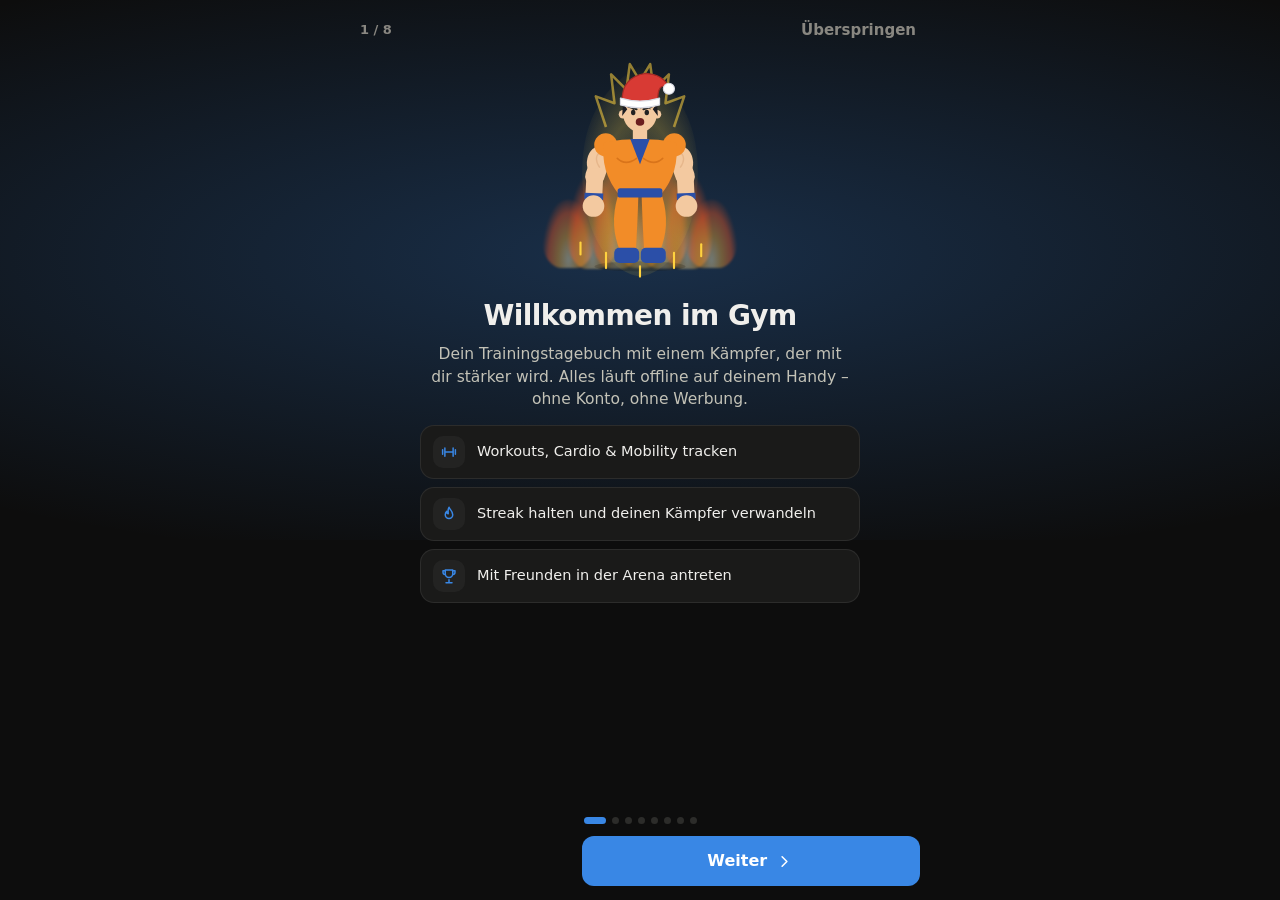
==== commit 442d7eec: "Phase 6: Live-Arena im Kolosseum-Stil (CSS-3D, Trainierende auf dem Sand, Rest jubelt auf den Rängen" ====
--- a/index.html
+++ b/index.html
@@ -22,6 +22,8 @@
   <link rel="stylesheet" href="css/stats.css">
   <link rel="stylesheet" href="css/scanner.css">
   <link rel="stylesheet" href="css/mobility.css">
+  <link rel="stylesheet" href="css/events.css">
+  <link rel="stylesheet" href="css/live.css">
 </head>
 <body>
   <main id="view"><div class="boot">Gym</div></main>
--- a/css/events.css
+++ b/css/events.css
@@ -0,0 +1,74 @@
+/* Saison-Specials – alle Regeln hängen an :root[data-event] bzw. .ev-layer / .intro.ev-* */
+.ev-layer { position: fixed; inset: 0; z-index: 20; pointer-events: none; overflow: hidden; contain: strict; }
+.in-ev { position: absolute; inset: 0; pointer-events: none; overflow: hidden; }
+.ev-layer i, .in-ev i { position: absolute; top: -6%; left: var(--x); display: block; font-style: normal; will-change: transform; backface-visibility: hidden; }
+.ev-layer.light { opacity: .55; }
+
+/* Fallende Teilchen */
+@keyframes evFall { from { transform: translate3d(0, 0, 0) rotate(0); } to { transform: translate3d(var(--dx, 0px), 112vh, 0) rotate(var(--rot, 0deg)); } }
+@keyframes evRise { from { transform: translate3d(0, 0, 0) scale(.8); opacity: 0; } 15% { opacity: .8; } to { transform: translate3d(var(--dx, 0px), -110vh, 0) scale(1.1); opacity: 0; } }
+.t-snow i { width: var(--s); height: var(--s); border-radius: 50%; background: #fff; opacity: .8; box-shadow: 0 0 4px rgba(255,255,255,.6); animation: evFall var(--d) linear var(--dl) infinite; --rot: 0deg; }
+.t-confetti i { width: 6px; height: 10px; background: var(--c); opacity: .85; border-radius: 1px; animation: evFall var(--d) linear var(--dl) infinite; --rot: 540deg; }
+.t-hearts i { top: auto; bottom: -6%; color: #ff5d8f; font-size: var(--s); opacity: .4; animation: evRise var(--d) ease-in var(--dl) infinite; }
+.t-hearts i::before { content: "\2665"; }
+.t-hearts i { font-size: 0; } .t-hearts i::before { font-size: var(--s); }
+.t-eggs i { width: 9px; height: 12px; border-radius: 50% 50% 50% 50% / 62% 62% 38% 38%; background: linear-gradient(var(--c) 0 38%, rgba(255,255,255,.65) 38% 50%, var(--c) 50%); opacity: .5; animation: evFall var(--d) linear var(--dl) infinite; --rot: 200deg; --dx: 20px; }
+.t-petals i { width: 8px; height: 11px; border-radius: 80% 0 80% 0; background: #ffb7d0; opacity: .75; animation: evFall var(--d) linear var(--dl) infinite; --rot: 400deg; }
+.t-lantern i { top: auto; bottom: 8%; width: 10px; height: 10px; border-radius: 50%; background: #ffd57a; box-shadow: 0 0 14px 6px rgba(255, 190, 70, .55); opacity: .7; animation: evGlow var(--d) ease-in-out var(--dl) infinite alternate; }
+@keyframes evGlow { from { opacity: .25; transform: translate3d(0, 0, 0); } to { opacity: .8; transform: translate3d(0, -14px, 0); } }
+
+/* Halloween */
+.t-spooky .bat { position: absolute; left: -12%; top: var(--y); width: 34px; height: 16px; filter: drop-shadow(0 0 4px rgba(190,120,255,.7)); transform: scale(var(--sc, 1)); will-change: transform; animation: evBat var(--d) linear var(--dl) infinite;
+  background: #6b3fa8; opacity: .65; clip-path: polygon(0 20%, 18% 0, 32% 40%, 50% 18%, 68% 40%, 82% 0, 100% 20%, 86% 80%, 68% 55%, 50% 100%, 32% 55%, 14% 80%); }
+@keyframes evBat { from { transform: translate3d(0, 0, 0) scale(var(--sc, 1)); } 25% { transform: translate3d(35vw, -22px, 0) scale(var(--sc, 1), .6); } 50% { transform: translate3d(70vw, 10px, 0) scale(var(--sc, 1)); } 75% { transform: translate3d(105vw, -16px, 0) scale(var(--sc, 1), .6); } to { transform: translate3d(140vw, 0, 0) scale(var(--sc, 1)); } }
+.pk { position: absolute; bottom: calc(64px + env(safe-area-inset-bottom)); font-size: 26px; line-height: 1; opacity: .85; filter: drop-shadow(0 0 8px rgba(255, 120, 0, .5)); }
+.pk.l { left: 8px; } .pk.r { right: 8px; bottom: auto; top: calc(var(--st, 0px) + 6px); }
+:root[data-event="halloween"] .ev-layer::after { content: ""; position: absolute; inset: 0; background: radial-gradient(120% 80% at 50% 110%, rgba(255, 110, 0, .12), transparent 60%), radial-gradient(90% 40% at 50% -10%, rgba(120, 60, 200, .16), transparent 70%); }
+
+/* Girlanden (Oktoberfest blau-weiß, 3.10. schwarz-rot-gold) */
+.flags { position: absolute; left: 0; right: 0; top: 0; height: 30px; display: flex; justify-content: space-around; }
+.flags i { position: static; width: 0; height: 0; border-left: 11px solid transparent; border-right: 11px solid transparent; border-top: 18px solid var(--fc); transform-origin: 50% 0; animation: evSway 3s ease-in-out infinite alternate; animation-delay: calc(var(--i) * -.3s); opacity: .9; }
+.flags i::after { content: none; }
+.t-bunting .flags i:nth-child(odd) { --fc: #4aa3df; } .t-bunting .flags i:nth-child(even) { --fc: #f2f2f2; }
+.t-flag .flags i:nth-child(3n+1) { --fc: #111; } .t-flag .flags i:nth-child(3n+2) { --fc: #d62828; } .t-flag .flags i:nth-child(3n) { --fc: #ffcc00; }
+@keyframes evSway { from { transform: rotate(-6deg); } to { transform: rotate(6deg); } }
+.flags::before { content: ""; position: absolute; left: 0; right: 0; top: 0; height: 2px; background: rgba(255, 255, 255, .35); }
+
+/* Akzente: Hero-Karte, Podium, Live-Arena */
+:root[data-event="weihnachten"] .hero, :root[data-event="advent"] .hero, :root[data-event="nikolaus"] .hero { box-shadow: inset 0 2px 0 rgba(255, 255, 255, .55), 0 0 22px rgba(216, 58, 52, .18); }
+:root[data-event="weihnachten"] .podium, :root[data-event="advent"] .podium, :root[data-event="nikolaus"] .podium, :root[data-event="winter"] .podium { background: radial-gradient(60% 40% at 50% 100%, rgba(255, 255, 255, .12), transparent 70%); }
+:root[data-event="halloween"] .hero { box-shadow: 0 0 22px rgba(255, 120, 0, .22); border-color: rgba(255, 120, 0, .35); }
+:root[data-event="halloween"] .hero::before { background: radial-gradient(circle at 18% 60%, rgba(255, 120, 0, .25), transparent 55%); }
+:root[data-event="halloween"] .podium, :root[data-event="halloween"] .live-arena { background: radial-gradient(60% 45% at 50% 100%, rgba(255, 120, 0, .22), transparent 70%); }
+:root[data-event="silvester"] .hero, :root[data-event="neujahr"] .hero, :root[data-event="fasching"] .hero { box-shadow: 0 0 22px rgba(255, 210, 63, .2); }
+:root[data-event="silvester"] .podium, :root[data-event="neujahr"] .podium, :root[data-event="fasching"] .podium, :root[data-event="silvester"] .live-arena { background: radial-gradient(60% 45% at 50% 100%, rgba(255, 210, 63, .18), rgba(228, 106, 168, .08) 50%, transparent 72%); }
+:root[data-event="valentin"] .hero { box-shadow: 0 0 22px rgba(255, 93, 143, .22); }
+:root[data-event="valentin"] .podium { background: radial-gradient(60% 45% at 50% 100%, rgba(255, 93, 143, .2), transparent 70%); }
+:root[data-event="ostern"] .hero { box-shadow: 0 0 22px rgba(123, 216, 143, .2); }
+:root[data-event="ostern"] .podium { background: radial-gradient(60% 40% at 50% 100%, rgba(123, 216, 143, .18), transparent 70%); }
+:root[data-event="martin"] .podium, :root[data-event="martin"] .live-arena { background: radial-gradient(60% 45% at 50% 100%, rgba(255, 190, 70, .2), transparent 70%); }
+:root[data-event="oktoberfest"] .podium { background: radial-gradient(60% 45% at 50% 100%, rgba(74, 163, 223, .2), transparent 70%); }
+:root[data-event="einheit"] .podium { background: linear-gradient(to top, rgba(255, 204, 0, .14), rgba(214, 40, 40, .12) 40%, transparent 70%); }
+:root[data-event="mai"] .podium { background: radial-gradient(60% 40% at 50% 100%, rgba(255, 183, 208, .2), transparent 70%); }
+:root[data-event="weihnachten"] .pod.p1 .pod-fig, :root[data-event] .pod.p1 .pod-fig { filter: drop-shadow(0 0 10px var(--ev-glow, transparent)); }
+:root[data-event="weihnachten"], :root[data-event="advent"], :root[data-event="nikolaus"] { --ev-glow: rgba(255, 255, 255, .35); }
+:root[data-event="halloween"] { --ev-glow: rgba(255, 120, 0, .5); }
+:root[data-event="silvester"], :root[data-event="neujahr"], :root[data-event="fasching"] { --ev-glow: rgba(255, 210, 63, .5); }
+
+/* Start-Animation */
+.in-greet { position: relative; margin-top: 18px; padding: 0 24px; max-width: 340px; text-align: center; font-size: 20px; font-weight: 800; line-height: 1.25; color: #fff; text-shadow: 0 2px 14px rgba(0, 0, 0, .7); opacity: 0; animation: evGreet .6s ease-out .5s both; }
+@keyframes evGreet { from { opacity: 0; transform: translateY(10px); } to { opacity: 1; transform: none; } }
+.intro.ev-halloween { --f1: #f4e6ff; --f2: #b46cff; --f3: #ff7a1a; --glow: rgba(170, 90, 255, .7); }
+.intro.ev-halloween .in-bg { background: radial-gradient(120% 80% at 50% 60%, #2b1240 0%, #120819 55%, #07030b 100%); }
+.intro.ev-halloween .in-greet { color: #ffb066; }
+.intro.ev-weihnachten, .intro.ev-advent, .intro.ev-nikolaus, .intro.ev-winter { --f1: #fff; --f2: #ffd0d0; --f3: #e0554d; --glow: rgba(255, 220, 220, .65); }
+.intro.ev-weihnachten .in-bg, .intro.ev-advent .in-bg, .intro.ev-nikolaus .in-bg, .intro.ev-winter .in-bg { background: radial-gradient(120% 80% at 50% 60%, #14233a 0%, #0a1220 55%, #04070d 100%); }
+.intro.ev-silvester, .intro.ev-neujahr, .intro.ev-fasching { --f1: #fff6c8; --f2: #ffd23f; --f3: #e46aa8; --glow: rgba(255, 210, 90, .65); }
+.intro.ev-silvester .in-bg, .intro.ev-neujahr .in-bg { background: radial-gradient(120% 80% at 50% 60%, #1c1440 0%, #0c0824 55%, #04030c 100%); }
+.intro.ev-valentin { --f2: #ff8fb1; --f3: #e0245e; --glow: rgba(255, 110, 160, .65); }
+.intro.ev-ostern { --f2: #c9f0a8; --f3: #7bd88f; --glow: rgba(160, 230, 150, .6); }
+.intro .in-ev { z-index: 1; }
+
+/* Ruhe & Einfach-Modus */
+@media (prefers-reduced-motion: reduce) { .ev-layer, .in-ev { display: none; } .in-greet { animation: none; opacity: 1; } }
+.simple .ev-layer, .simple .in-ev, .simple .in-greet { display: none !important; }
--- a/css/live.css
+++ b/css/live.css
@@ -0,0 +1,56 @@
+/* Live-Arena (3D per CSS-Transforms) */
+.live-view { display: grid; gap: 10px; }
+.lv-head { font-weight: 700; text-align: center; padding: 6px 0 0; color: var(--text-2); }
+.lv-head.on { color: var(--accent); }
+.lv-head.on::before { content: ""; display: inline-block; width: 8px; height: 8px; border-radius: 50%; background: var(--accent); margin-right: 8px; animation: lv-pulse 1.4s infinite; }
+@keyframes lv-pulse { 50% { opacity: .25; transform: scale(.7); } }
+.lv-fit { width: 100%; max-width: 575px; margin: 0 auto; position: relative; }
+.lv-scene { position: absolute; left: 50%; top: 0; margin-left: -230px; transform-origin: 50% 0; overflow: hidden; border-radius: 18px; background: #1b2140; isolation: isolate;
+  box-shadow: 0 10px 30px rgba(0, 0, 0, .35), inset 0 0 0 1px var(--line-2); }
+.lv-sky { position: absolute; inset: 0; background:
+  radial-gradient(60% 28% at 50% 46%, rgba(255, 214, 140, .85), transparent 70%),
+  linear-gradient(#1d2a55 0%, #5b4f86 26%, #d2788a 44%, #f2a368 56%, #f7cf86 66%, #7a5a45 67%, #4a3626 100%); }
+.lv-view { position: absolute; inset: 0; perspective: 1050px; perspective-origin: 50% 20%; }
+.lv-cam { position: absolute; inset: 0; transform-style: preserve-3d; animation: lv-sway 12s ease-in-out infinite alternate; }
+@keyframes lv-sway { from { transform: rotateY(-5deg); } to { transform: rotateY(5deg); } }
+.lv-world { position: absolute; left: 50%; top: 64%; width: 0; height: 0; transform-style: preserve-3d; transform: scale(1.12) rotateX(62deg); }
+
+/* Sand */
+.lv-sand { position: absolute; width: 300px; height: 210px; left: -150px; top: -105px; border-radius: 50%;
+  background:
+    radial-gradient(circle at 30% 40%, rgba(120, 80, 30, .22) 0 1px, transparent 1.5px) 0 0 / 7px 9px,
+    radial-gradient(circle at 70% 60%, rgba(255, 245, 210, .35) 0 1px, transparent 1.5px) 3px 4px / 9px 7px,
+    radial-gradient(ellipse at 45% 62%, #efd9a6 0%, #dcbf85 55%, #b8935a 100%);
+  box-shadow: inset 0 -34px 40px -10px rgba(70, 40, 10, .45), inset 0 26px 40px 4px rgba(50, 25, 5, .55), 0 0 0 5px #6b4a2c; }
+.lv-lines { position: absolute; inset: 0; border-radius: 50%; background: repeating-linear-gradient(90deg, rgba(120, 80, 30, .08) 0 14px, transparent 14px 28px); }
+.lv-mat { position: absolute; left: 50%; top: 50%; width: 130px; height: 130px; margin: -65px; border-radius: 50%; border: 3px solid color-mix(in srgb, var(--accent) 55%, #f4e6c0); opacity: .75; }
+.lv-step { position: absolute; left: 0; top: 0; border-radius: 50%; }
+
+/* Mauer: Segmente mit Arkaden */
+.lv-seg { position: absolute; left: 0; transform-origin: 50% 100%; display: flex; flex-direction: column; backface-visibility: hidden;
+  background: linear-gradient(90deg, #d6b987, #e8d3a4 50%, #d0b17c); }
+.lv-seg::after { content: ""; position: absolute; inset: 0; background: rgba(40, 14, 0, var(--s, .2)); pointer-events: none; }
+.lv-seg .att { flex: 0 0 24px; background: repeating-linear-gradient(0deg, rgba(110, 70, 30, .14) 0 1px, transparent 1px 8px), linear-gradient(#cdb078, #e0c995); border-bottom: 3px solid #f0dfb4; box-shadow: 0 3px 4px rgba(60, 30, 5, .4); position: relative; }
+.lv-seg .att::before { content: ""; position: absolute; left: 38%; width: 24%; top: 6px; height: 10px; background: #4a2f1a; box-shadow: inset 0 2px 3px #000; }
+.lv-seg .t { flex: 1; position: relative; background: repeating-linear-gradient(0deg, rgba(110, 70, 30, .12) 0 1px, transparent 1px 7px); border-bottom: 3px solid #f2e2b8; box-shadow: 0 3px 3px rgba(60, 30, 5, .35); }
+.lv-seg .t b { position: absolute; left: 20%; right: 20%; top: 16%; bottom: 0; border-radius: 50% 50% 0 0 / 38% 38% 0 0; background: linear-gradient(#1f120a, #5a3b24); box-shadow: inset 0 5px 8px rgba(0, 0, 0, .7), 0 0 0 2px rgba(255, 236, 190, .45); }
+.lv-seg .t.g b { top: 10%; left: 16%; right: 16%; }
+
+/* Figuren */
+.lv-pl { position: absolute; left: 0; top: 0; transform: translate3d(var(--x), var(--y), var(--z, 0px)); transform-style: preserve-3d; }
+.lv-sh { position: absolute; left: -26px; top: -9px; width: 52px; height: 18px; border-radius: 50%; background: radial-gradient(closest-side, rgba(60, 30, 5, .6), transparent); }
+.lv-bb { position: absolute; left: -48px; bottom: 0; width: 96px; height: 96px; transform-origin: 50% 100%; transform: rotateX(-62deg); }
+.lv-pl.fan .lv-bb { left: -22px; width: 44px; height: 33px; }
+.lv-fig { width: 96px; height: 96px; padding: 0; border: 0; background: none; cursor: pointer; display: block; filter: drop-shadow(0 4px 4px rgba(0, 0, 0, .3)); }
+.lv-fig svg, .lv-fan svg { width: 100%; height: 100%; overflow: visible; display: block; }
+.lv-fan { position: relative; width: 44px; height: 33px; padding: 0; border: 0; background: none; color: inherit; font: inherit; cursor: pointer; animation: lv-hop .6s ease-in-out infinite; animation-delay: var(--d, 0s); }
+.lv-fan .lv-nm { display: none; position: absolute; bottom: 100%; left: 50%; transform: translateX(-50%); white-space: nowrap; font-size: 11px; background: var(--surface); color: var(--text); padding: 1px 6px; border-radius: 8px; z-index: 5; }
+.lv-fan:active .lv-nm, .lv-fan:focus-visible .lv-nm { display: block; }
+@keyframes lv-hop { 50% { transform: translateY(-4px); } }
+.lv-tag { position: absolute; left: 50%; bottom: 84%; transform: translateX(-50%); white-space: nowrap; background: color-mix(in srgb, var(--surface) 90%, transparent); color: var(--text); border: 1px solid var(--accent); border-radius: 10px; padding: 0 6px 1px; text-align: center; line-height: 1.15; pointer-events: none; box-shadow: 0 2px 8px rgba(0, 0, 0, .4); }
+.lv-tag b { display: block; font-size: 9px; } .lv-tag small { font-size: 7.5px; color: var(--text-2); }
+.lv-vig { position: absolute; inset: 0; pointer-events: none; box-shadow: inset 0 0 60px rgba(20, 8, 30, .55); border-radius: 18px; }
+.lv-scene.still .lv-cam, .lv-scene.still .lv-fan { animation: none; }
+.lv-scene.paused .lv-cam, .lv-scene.paused .lv-fan { animation-play-state: paused; }
+@media (prefers-reduced-motion: reduce) { .lv-cam, .lv-fan, .lv-head.on::before { animation: none; } }
+.lv-fan svg { overflow: hidden; }
